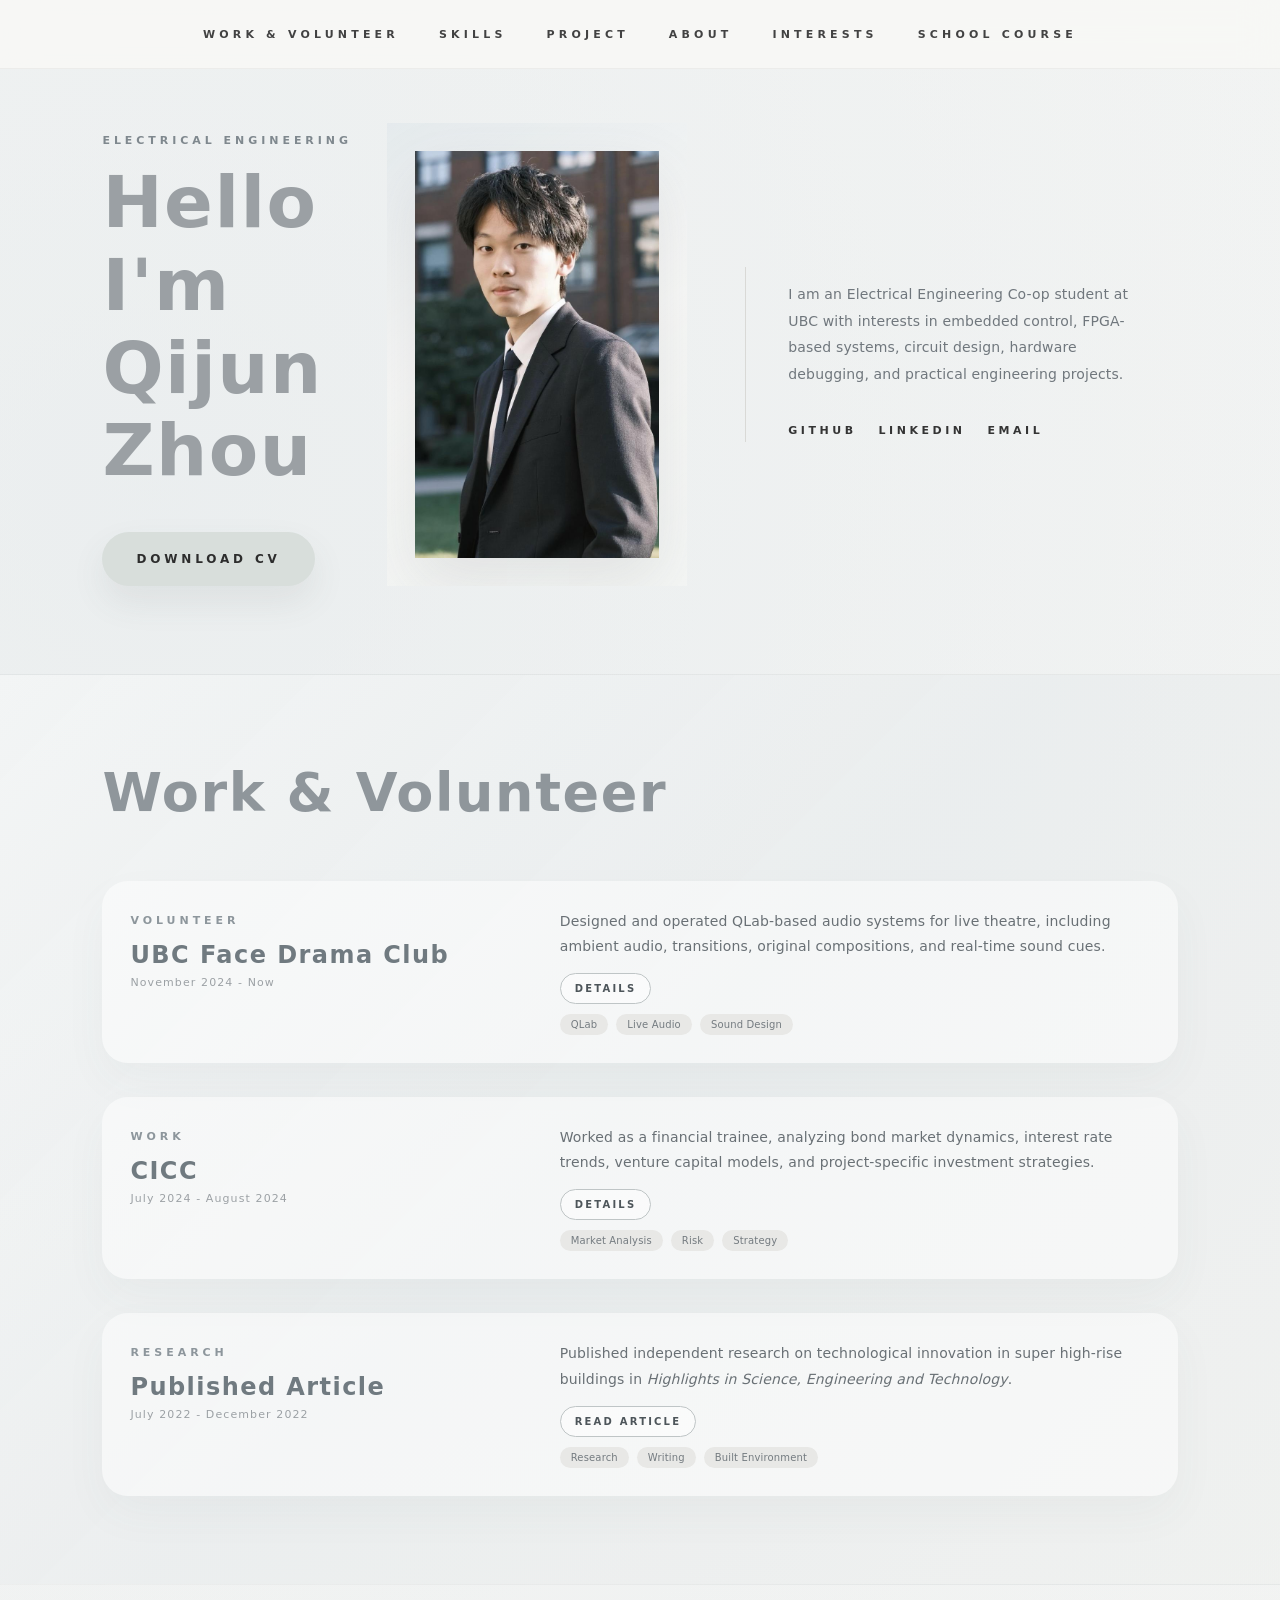
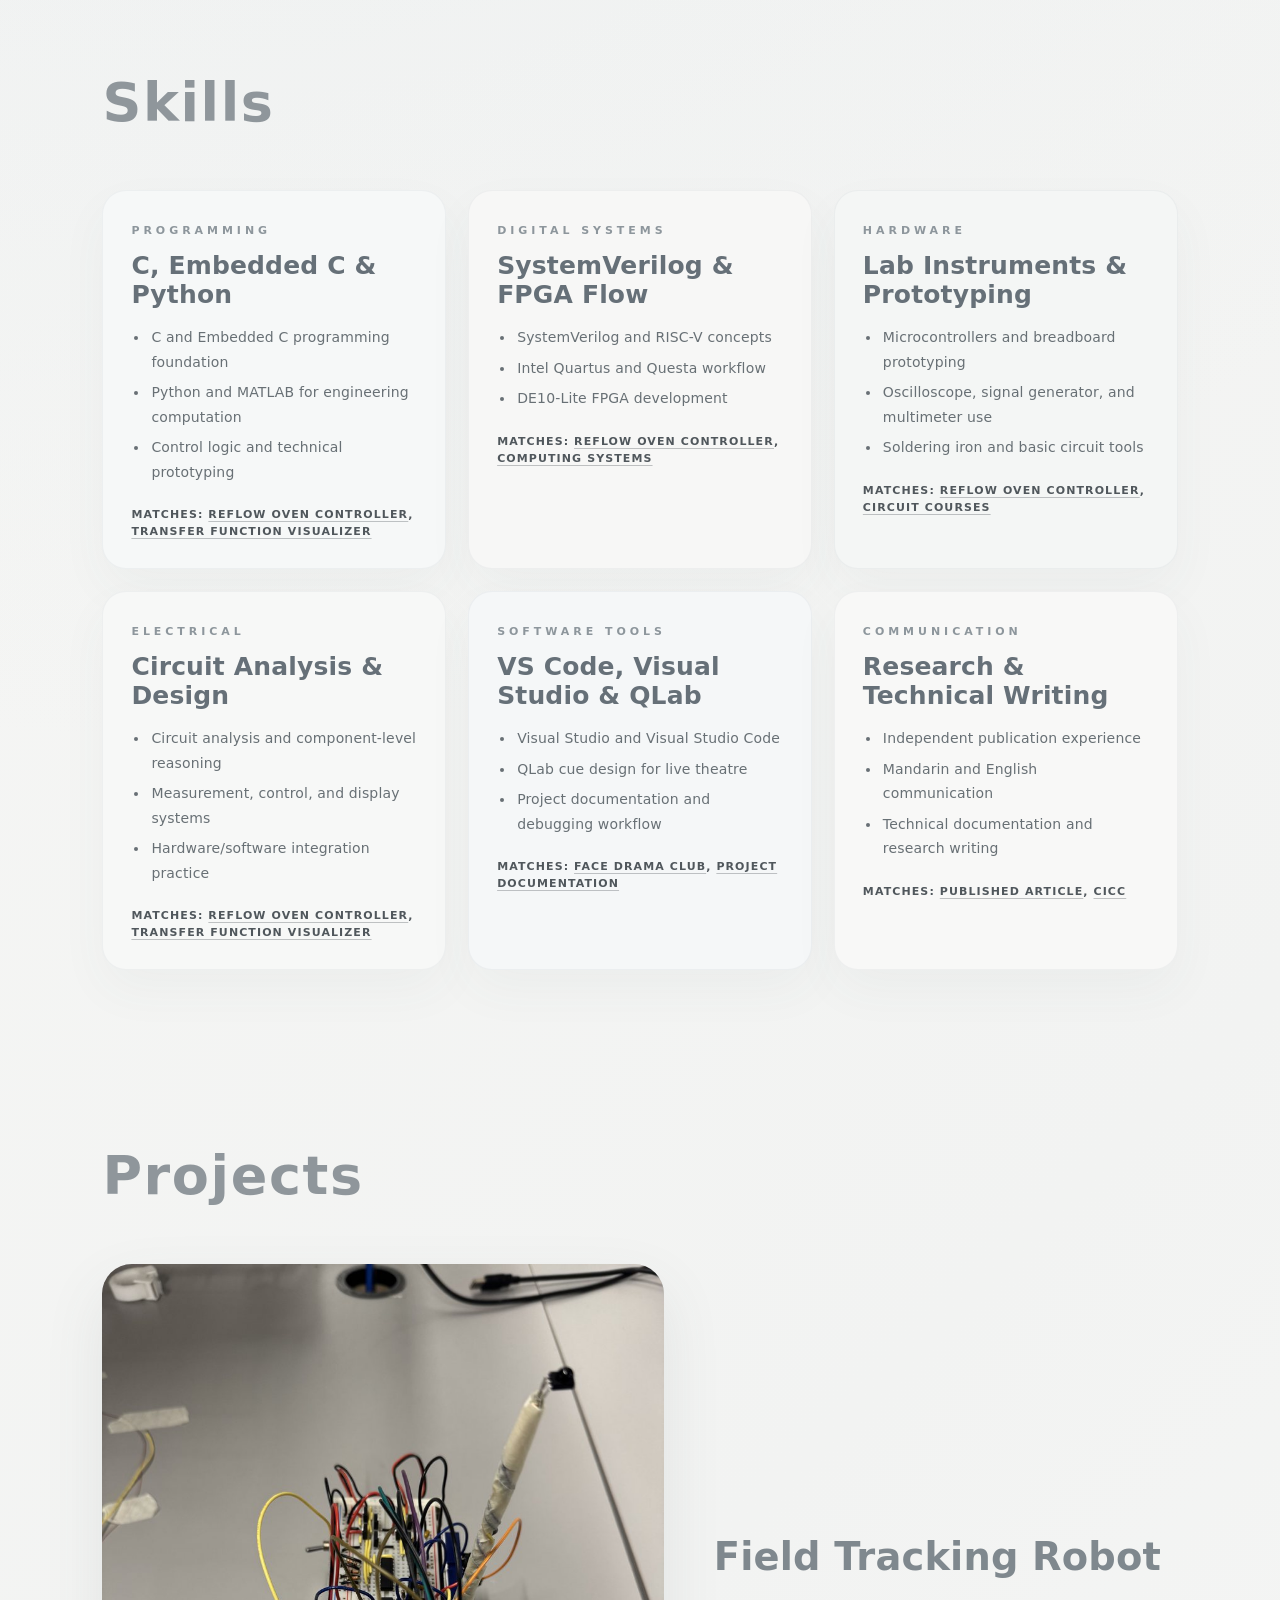
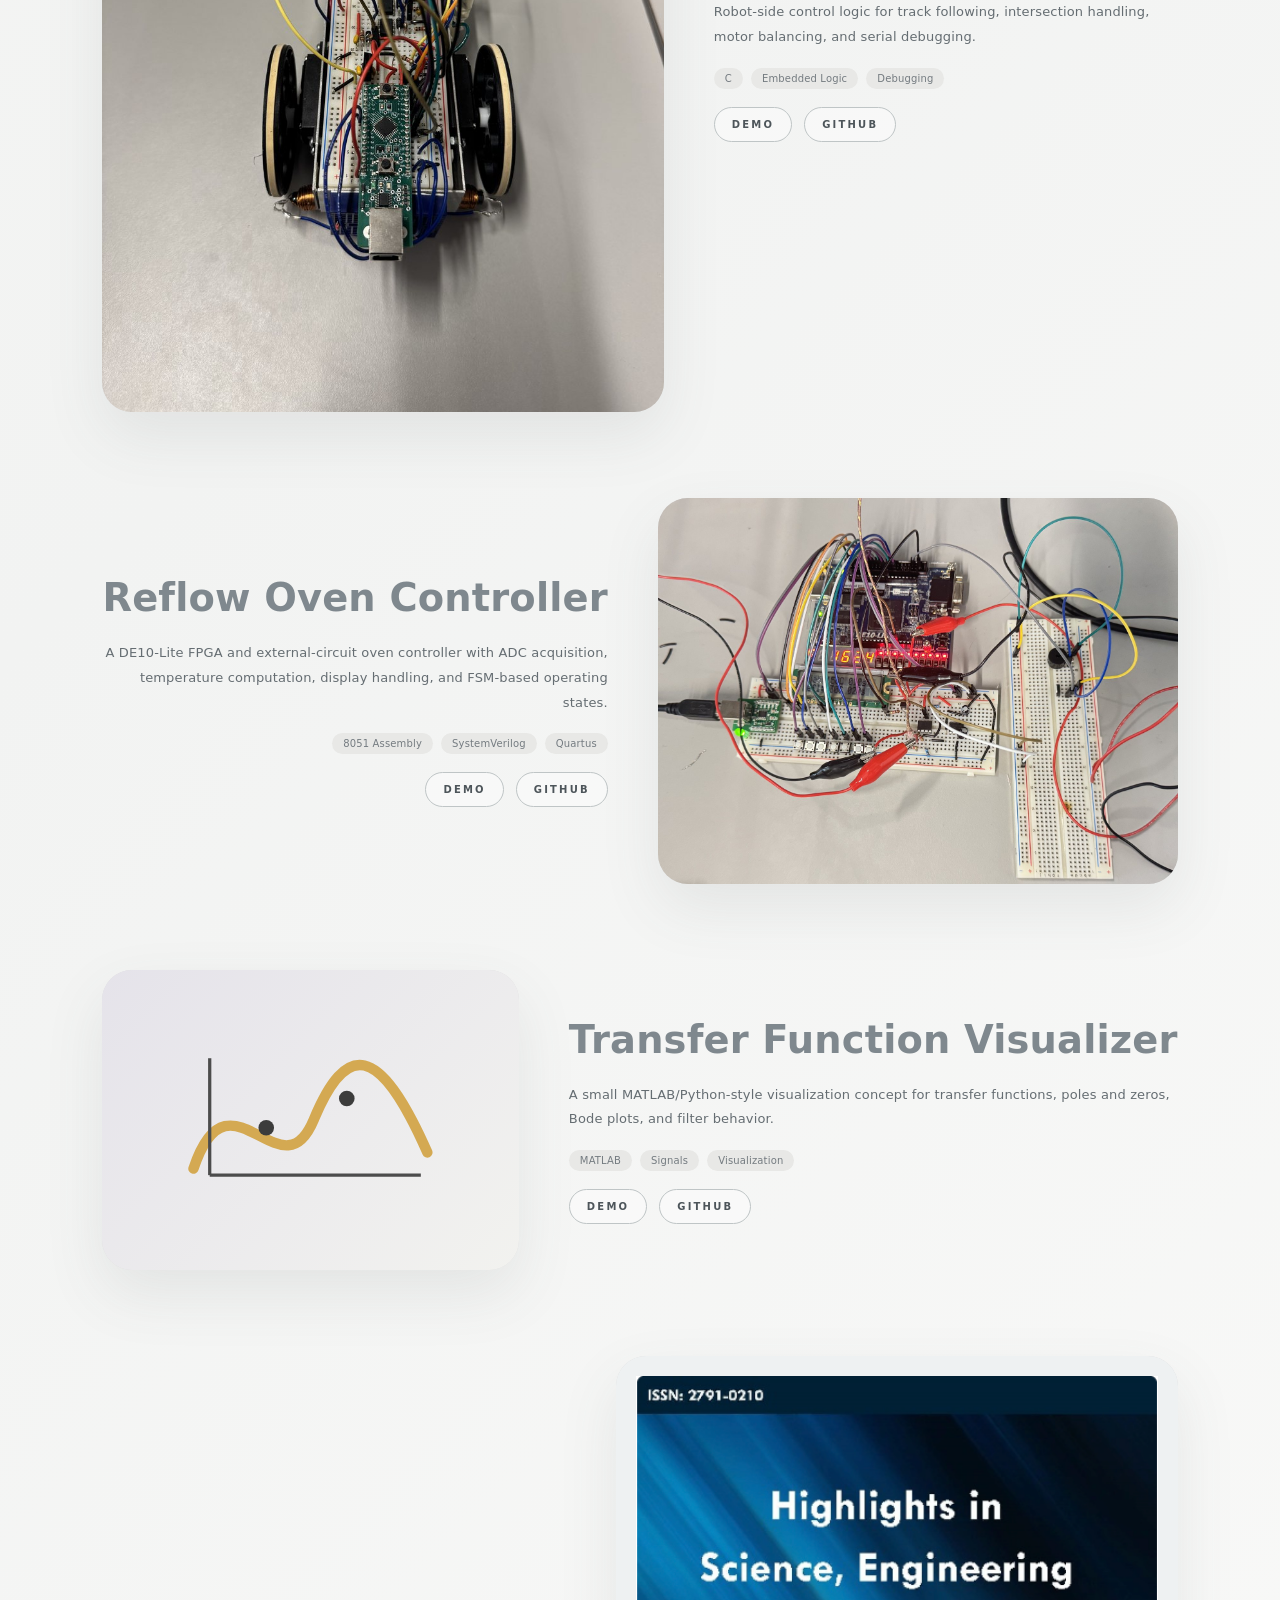
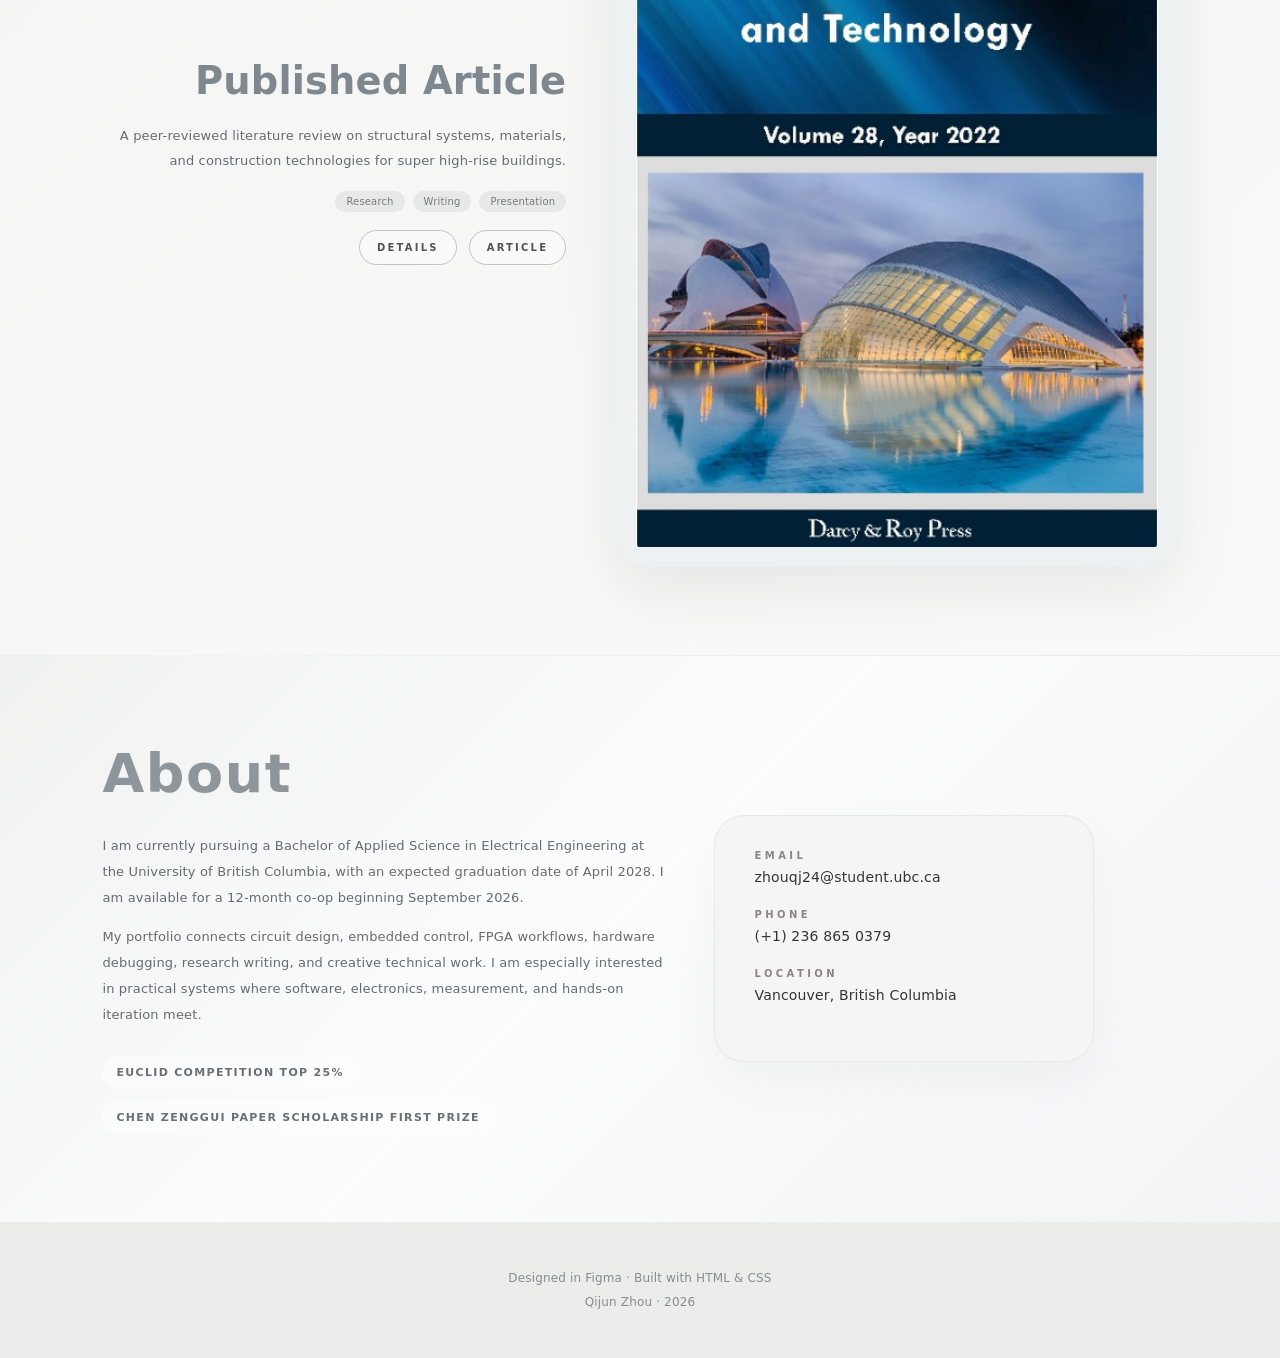
==== index.html @ f2caa7a9 "Refine project links" ====
<!doctype html>
<html lang="en">
<head>
  <meta charset="UTF-8" />
  <meta name="viewport" content="width=device-width, initial-scale=1.0" />
  <title>Qijun Zhou | Portfolio</title>
  <link rel="stylesheet" href="style.css" />
</head>
<body>
  <nav class="nav">
    <div class="nav-inner wrap">
      <a href="#work">Work & Volunteer</a>
      <a href="#skills">Skills</a>
      <a href="#projects">Project</a>
      <a href="#about">About</a>
      <a href="interests.html">Interests</a>
      <a href="courses.html">School Course</a>
    </div>
  </nav>

  <header class="hero wrap">
    <div class="hero-panel">
      <div>
        <p class="eyebrow">Electrical Engineering</p>
        <h1 class="hero-title">Hello<br>I'm Qijun<br>Zhou</h1>
        <a class="btn" href="assets/Qijun-Zhou-CV.pdf">Download CV</a>
      </div>
      <div class="hero-visual">
        <img class="hero-photo" src="assets/images/portrait.jpeg" alt="Portrait of Qijun Zhou" />
      </div>
    </div>
    <div class="hero-copy">
      <p>I am an Electrical Engineering Co-op student at UBC with interests in embedded control, FPGA-based systems, circuit design, hardware debugging, and practical engineering projects.</p>
      <div class="social">
        <a href="https://github.com/zidingyiz" target="_blank" rel="noreferrer">GitHub</a>
        <a href="https://www.linkedin.com/in/qijun-zhou-055467357" target="_blank" rel="noreferrer">LinkedIn</a>
        <a href="mailto:zhouqj24@student.ubc.ca">Email</a>
      </div>
    </div>
  </header>

  <main>
    <section id="work" class="section work-band">
      <div class="wrap">
        <h2 class="section-title">Work & Volunteer</h2>
        <div class="work-list">
          <article class="work-row">
            <div>
              <div class="subsection-label">Volunteer</div>
              <h3 class="work-name"><a href="experience.html#volunteer-facedrama">UBC Face Drama Club</a></h3>
              <div class="date">November 2024 - Now</div>
            </div>
            <div>
              <p class="work-desc">Designed and operated QLab-based audio systems for live theatre, including ambient audio, transitions, original compositions, and real-time sound cues.</p>
              <div class="project-links subtle-links"><a class="mini-btn" href="experience.html#volunteer-facedrama">Details</a></div>
              <div class="tags"><span class="tag">QLab</span><span class="tag">Live Audio</span><span class="tag">Sound Design</span></div>
            </div>
          </article>
          <article class="work-row">
            <div>
              <div class="subsection-label">Work</div>
              <h3 class="work-name"><a href="experience.html#work-cicc">CICC</a></h3>
              <div class="date">July 2024 - August 2024</div>
            </div>
            <div>
              <p class="work-desc">Worked as a financial trainee, analyzing bond market dynamics, interest rate trends, venture capital models, and project-specific investment strategies.</p>
              <div class="project-links subtle-links"><a class="mini-btn" href="experience.html#work-cicc">Details</a></div>
              <div class="tags"><span class="tag">Market Analysis</span><span class="tag">Risk</span><span class="tag">Strategy</span></div>
            </div>
          </article>
          <article class="work-row">
            <div>
              <div class="subsection-label">Research</div>
              <h3 class="work-name"><a href="project/research-paper.html">Published Article</a></h3>
              <div class="date">July 2022 - December 2022</div>
            </div>
            <div>
              <p class="work-desc">Published independent research on technological innovation in super high-rise buildings in <em>Highlights in Science, Engineering and Technology</em>.</p>
              <div class="project-links subtle-links"><a class="mini-btn" href="https://doi.org/10.54097/hset.v28i.4100" target="_blank" rel="noreferrer">Read Article</a></div>
              <div class="tags"><span class="tag">Research</span><span class="tag">Writing</span><span class="tag">Built Environment</span></div>
            </div>
          </article>
        </div>
      </div>
    </section>

    <section id="skills" class="section wrap">
      <h2 class="section-title">Skills</h2>
      <div class="skills-grid">
        <article class="skill-card">
          <div class="subsection-label">Programming</div>
          <h3>C, Embedded C & Python</h3>
          <ul class="skill-list">
            <li>C and Embedded C programming foundation</li>
            <li>Python and MATLAB for engineering computation</li>
            <li>Control logic and technical prototyping</li>
          </ul>
          <div class="skill-match">Matches: <a href="#project-reflow">Reflow Oven Controller</a>, <a href="#project-transfer">Transfer Function Visualizer</a></div>
        </article>
        <article class="skill-card">
          <div class="subsection-label">Digital Systems</div>
          <h3>SystemVerilog & FPGA Flow</h3>
          <ul class="skill-list">
            <li>SystemVerilog and RISC-V concepts</li>
            <li>Intel Quartus and Questa workflow</li>
            <li>DE10-Lite FPGA development</li>
          </ul>
          <div class="skill-match">Matches: <a href="#project-reflow">Reflow Oven Controller</a>, <a href="courses.html">Computing Systems</a></div>
        </article>
        <article class="skill-card">
          <div class="subsection-label">Hardware</div>
          <h3>Lab Instruments & Prototyping</h3>
          <ul class="skill-list">
            <li>Microcontrollers and breadboard prototyping</li>
            <li>Oscilloscope, signal generator, and multimeter use</li>
            <li>Soldering iron and basic circuit tools</li>
          </ul>
          <div class="skill-match">Matches: <a href="#project-reflow">Reflow Oven Controller</a>, <a href="courses.html">Circuit Courses</a></div>
        </article>
        <article class="skill-card">
          <div class="subsection-label">Electrical</div>
          <h3>Circuit Analysis & Design</h3>
          <ul class="skill-list">
            <li>Circuit analysis and component-level reasoning</li>
            <li>Measurement, control, and display systems</li>
            <li>Hardware/software integration practice</li>
          </ul>
          <div class="skill-match">Matches: <a href="#project-reflow">Reflow Oven Controller</a>, <a href="#project-transfer">Transfer Function Visualizer</a></div>
        </article>
        <article class="skill-card">
          <div class="subsection-label">Software Tools</div>
          <h3>VS Code, Visual Studio & QLab</h3>
          <ul class="skill-list">
            <li>Visual Studio and Visual Studio Code</li>
            <li>QLab cue design for live theatre</li>
            <li>Project documentation and debugging workflow</li>
          </ul>
          <div class="skill-match">Matches: <a href="experience.html#volunteer-facedrama">Face Drama Club</a>, <a href="#projects">Project Documentation</a></div>
        </article>
        <article class="skill-card">
          <div class="subsection-label">Communication</div>
          <h3>Research & Technical Writing</h3>
          <ul class="skill-list">
            <li>Independent publication experience</li>
            <li>Mandarin and English communication</li>
            <li>Technical documentation and research writing</li>
          </ul>
          <div class="skill-match">Matches: <a href="project/research-paper.html">Published Article</a>, <a href="experience.html#work-cicc">CICC</a></div>
        </article>
      </div>
    </section>

    <section id="projects" class="section wrap">
      <h2 class="section-title">Projects</h2>
      <div class="projects">
        <article id="project-field" class="project-card">
          <a class="project-media" href="project/field-tracking-robot.html" aria-label="Open Field Tracking Robot project page">
            <img class="project-image project-photo" src="assets/images/field-tracking-robot.jpeg" alt="Field tracking robot prototype" />
          </a>
          <div class="project-info">
            <h3 class="project-title"><a href="project/field-tracking-robot.html">Field Tracking Robot</a></h3>
            <p class="project-desc">Robot-side control logic for track following, intersection handling, motor balancing, and serial debugging.</p>
            <div class="project-skill-tags"><span>C</span><span>Embedded Logic</span><span>Debugging</span></div>
            <div class="project-links"><a class="mini-btn" href="https://youtu.be/Fl7GQ-YdvV0" target="_blank" rel="noreferrer">Demo</a><a class="mini-btn" href="https://github.com/zidingyiz/Field-Tracking-Robot" target="_blank" rel="noreferrer">GitHub</a></div>
          </div>
        </article>

        <article id="project-reflow" class="project-card">
          <a class="project-media" href="project/reflow-oven-controller.html" aria-label="Open Reflow Oven Controller project page">
            <img class="project-image project-photo" src="assets/images/oven-reflow-controller.jpeg" alt="Oven reflow controller prototype" />
          </a>
          <div class="project-info">
            <h3 class="project-title"><a href="project/reflow-oven-controller.html">Reflow Oven Controller</a></h3>
            <p class="project-desc">A DE10-Lite FPGA and external-circuit oven controller with ADC acquisition, temperature computation, display handling, and FSM-based operating states.</p>
            <div class="project-skill-tags"><span>8051 Assembly</span><span>SystemVerilog</span><span>Quartus</span></div>
            <div class="project-links"><a class="mini-btn" href="https://youtu.be/hFFiqIETEzM">Demo</a><a class="mini-btn" href="https://github.com/zidingyiz/Oven-Reflow-Control-System" target="_blank" rel="noreferrer">GitHub</a></div>
          </div>
        </article>

        <article id="project-transfer" class="project-card">
          <a class="project-media" href="project/transfer-function-visualizer.html" aria-label="Open Transfer Function Visualizer project page">
            <div class="art art-lilac">
              <svg viewBox="0 0 500 320" role="img" aria-label="Plot illustration"><path d="M70 235 C125 70 205 280 255 160 S355 40 430 210" fill="none" stroke="#d3a64a" stroke-width="16" stroke-linecap="round"/><path d="M95 245 H420" stroke="#444" stroke-width="5"/><path d="M95 245 V65" stroke="#444" stroke-width="5"/><circle cx="182" cy="172" r="12" fill="#333"/><circle cx="306" cy="127" r="12" fill="#333"/></svg>
            </div>
          </a>
          <div class="project-info">
            <h3 class="project-title"><a href="project/transfer-function-visualizer.html">Transfer Function Visualizer</a></h3>
            <p class="project-desc">A small MATLAB/Python-style visualization concept for transfer functions, poles and zeros, Bode plots, and filter behavior.</p>
            <div class="project-skill-tags"><span>MATLAB</span><span>Signals</span><span>Visualization</span></div>
            <div class="project-links"><a class="mini-btn" href="#">Demo</a><a class="mini-btn" href="https://github.com/zidingyiz/Oven-Reflow-Control-System" target="_blank" rel="noreferrer">GitHub</a></div>
          </div>
        </article>

        <article id="article" class="project-card">
          <a class="project-media" href="project/research-paper.html" aria-label="Open published article project page">
            <img class="project-image" src="assets/images/article.png" alt="Highlights in Science, Engineering and Technology Volume 28 cover" />
          </a>
          <div class="project-info">
            <h3 class="project-title"><a href="project/research-paper.html">Published Article</a></h3>
            <p class="project-desc">A peer-reviewed literature review on structural systems, materials, and construction technologies for super high-rise buildings.</p>
            <div class="project-skill-tags"><span>Research</span><span>Writing</span><span>Presentation</span></div>
            <div class="project-links"><a class="mini-btn" href="project/research-paper.html">Details</a><a class="mini-btn" href="https://doi.org/10.54097/hset.v28i.4100" target="_blank" rel="noreferrer">Article</a></div>
          </div>
        </article>
      </div>
    </section>

    <section id="about" class="section about-band">
      <div class="wrap about-grid">
        <div>
          <h2 class="section-title">About</h2>
          <p>I am currently pursuing a Bachelor of Applied Science in Electrical Engineering at the University of British Columbia, with an expected graduation date of April 2028. I am available for a 12-month co-op beginning September 2026.</p>
          <p>My portfolio connects circuit design, embedded control, FPGA workflows, hardware debugging, research writing, and creative technical work. I am especially interested in practical systems where software, electronics, measurement, and hands-on iteration meet.</p>
          <div class="award-strip">
            <span>Euclid Competition Top 25%</span>
            <span>Chen Zenggui Paper Scholarship First Prize</span>
          </div>
        </div>
        <aside class="contact-card">
          <div class="label">Email</div>
          <a href="mailto:zhouqj24@student.ubc.ca">zhouqj24@student.ubc.ca</a>
          <div class="label">Phone</div>
          <span>(+1) 236 865 0379</span>
          <div class="label">Location</div>
          <span>Vancouver, British Columbia</span>
        </aside>
      </div>
    </section>
  </main>

  <footer class="footer">
    <div>Designed in Figma · Built with HTML & CSS</div>
    <div>Qijun Zhou · 2026</div>
  </footer>
</body>
</html>
---- style.css ----
:root{
  --bg:#f4f4f2;
  --panel:#ececea;
  --text:#333333;
  --muted:#70777d;
  --soft:#d9d9d6;
  --accent:#bfc5c1;
  --blue:#dce8f3;
  --green:#dfeadf;
  --lilac:#e6e0ec;
  --card:#ffffff;
  --max:1080px;
}
*{box-sizing:border-box}
html{scroll-behavior:smooth}
body{
  margin:0;
  background:
    radial-gradient(circle at 12% 8%, rgba(221,228,232,.48), transparent 32%),
    linear-gradient(135deg,#f8f8f6 0%,#f2f3f2 52%,#fbfbfa 100%);
  color:var(--text);
  font-family:Inter,ui-sans-serif,system-ui,-apple-system,BlinkMacSystemFont,"Segoe UI",sans-serif;
  letter-spacing:.01em;
}
.wrap{width:min(var(--max),84vw);margin:0 auto}
.nav{position:sticky;top:0;z-index:10;background:rgba(248,248,246,.84);backdrop-filter:blur(18px);border-bottom:1px solid rgba(0,0,0,.045)}
.nav-inner{min-height:68px;display:flex;align-items:center;justify-content:center;gap:40px}
.nav a{font-size:11px;letter-spacing:.38em;text-transform:uppercase;text-decoration:none;color:#424242;font-weight:800;white-space:nowrap}
.nav a:hover{color:#000}
.hero{min-height:560px;display:grid;grid-template-columns:1.15fr .85fr;align-items:center;gap:58px;padding:54px 0 88px}
.hero-panel{display:grid;grid-template-columns:1fr 300px;gap:34px;align-items:stretch}
.hero-title{font-size:72px;line-height:1.15;margin:14px 0 40px;font-weight:900;color:#9ba0a4;letter-spacing:.02em}
.hero-visual{
  min-height:430px;
  background:
    linear-gradient(145deg,rgba(255,255,255,.1),rgba(255,255,255,.55)),
    linear-gradient(160deg,#e2e8eb 0%,#f3f4f2 48%,#e7ebe8 100%);
  display:flex;
  align-items:center;
  justify-content:center;
  padding:28px;
  overflow:hidden;
}
.hero-photo{width:100%;height:100%;min-height:374px;object-fit:cover;object-position:center top;display:block;box-shadow:0 24px 60px rgba(87,94,101,.12)}
.hero-visual-card{
  width:100%;
  min-height:150px;
  background:rgba(255,255,255,.58);
  border:1px solid rgba(255,255,255,.72);
  padding:26px;
  box-shadow:0 24px 60px rgba(87,94,101,.12);
}
.hero-visual-card span{display:block;font-size:46px;font-weight:950;color:#7d8790;letter-spacing:.08em}
.hero-visual-card strong{display:block;margin-top:10px;font-size:15px;color:#4f565b;letter-spacing:.28em;text-transform:uppercase}
.hero-visual-card small{display:block;margin-top:12px;color:#7a8186;font-size:13px}
.btn{display:inline-flex;align-items:center;justify-content:center;min-height:54px;padding:0 34px;border:0;border-radius:999px;background:#d8dedb;color:#2d2d2d;text-decoration:none;text-transform:uppercase;letter-spacing:.32em;font-size:12px;font-weight:850;box-shadow:0 16px 35px rgba(80,86,90,.09)}
.btn:hover{filter:brightness(.96)}
.hero-copy{max-width:390px;border-left:1px solid var(--soft);padding-left:42px;color:var(--muted);font-size:14px;line-height:1.9}
.social{display:flex;gap:22px;margin-top:34px;flex-wrap:wrap}
.social a{font-size:11px;letter-spacing:.32em;text-decoration:none;text-transform:uppercase;color:#343434;font-weight:850}
.section{padding:88px 0}
section[id]{scroll-margin-top:88px}
.section-title{font-size:54px;line-height:1.1;margin:0 0 58px;font-weight:900;color:#8f969b;letter-spacing:.03em}
.work-band{background:linear-gradient(135deg,rgba(255,255,255,.36),rgba(226,231,233,.34) 48%,rgba(235,237,235,.34));border-top:1px solid rgba(0,0,0,.035);border-bottom:1px solid rgba(0,0,0,.035)}
.work-list{display:grid;gap:34px}
.work-row{display:grid;grid-template-columns:38% 1fr;gap:42px;align-items:start;padding:28px;border-radius:26px;background:rgba(255,255,255,.46);box-shadow:0 18px 45px rgba(80,86,90,.045)}
.work-name{font-size:24px;margin:0;color:#707a80;letter-spacing:.06em}
.work-name a{color:inherit;text-decoration:none}
.work-name a:hover{color:#4f575c}
.date{font-size:11px;letter-spacing:.1em;color:#9ca1a5;margin-top:7px}
.work-desc{font-size:14px;line-height:1.8;color:#697075;margin:0}
.tags,.project-skill-tags{display:flex;gap:8px;flex-wrap:wrap;margin-top:10px}
.tag,.project-skill-tags span{font-size:10px;border-radius:999px;background:#e8e8e6;color:#747b80;padding:5px 11px}
.skills-grid{display:grid;grid-template-columns:repeat(3,1fr);gap:22px}
.skill-card{min-height:250px;padding:28px;border-radius:24px;background:#f6f8f8;border:1px solid rgba(119,130,137,.08);box-shadow:0 20px 50px rgba(80,86,90,.045)}
.skill-card:nth-child(2){background:#f7f7f6}
.skill-card:nth-child(3){background:#f4f6f5}
.skill-card:nth-child(4){background:#f7f8f7}
.skill-card:nth-child(5){background:#f5f7f8}
.skill-card:nth-child(6){background:#f8f8f7}
.skill-card h3{margin:0 0 16px;color:#667078;font-size:25px}
.skill-card p{margin:0;color:#687075;font-size:14px;line-height:1.85}
.skill-list{margin:0;padding-left:18px;color:#687075;font-size:14px;line-height:1.75}
.skill-list li{padding-left:2px;margin:6px 0}
.skill-match{margin-top:22px;color:#50575c;font-size:11px;letter-spacing:.1em;line-height:1.55;text-transform:uppercase;font-weight:850}
.skill-match a{color:#50575c;text-decoration:underline;text-decoration-thickness:1px;text-underline-offset:3px;text-decoration-color:rgba(80,87,92,.34)}
.skill-match a:hover{color:#1f2528;text-decoration-color:#1f2528}
.projects{display:grid;gap:86px}
.project-card{display:grid;grid-template-columns:1.15fr .95fr;gap:50px;align-items:center}
.project-card:nth-child(even){grid-template-columns:.95fr 1.15fr}
.project-card:nth-child(even) .project-media{order:2}
.project-card:nth-child(even) .project-info{text-align:right}
.project-card:nth-child(even) .project-links,.project-card:nth-child(even) .project-skill-tags{justify-content:flex-end}
.project-media{display:block;min-height:300px;border-radius:30px;overflow:hidden;text-decoration:none;background:#ddd;box-shadow:0 24px 60px rgba(80,86,90,.1)}
.project-image{width:100%;height:100%;min-height:300px;display:block;object-fit:contain;background:#eef1f2;padding:20px}
.project-photo{object-fit:cover;padding:0}
.art{height:100%;min-height:300px;display:flex;align-items:center;justify-content:center;position:relative}
.art svg{width:78%;height:auto;opacity:.95}
.art-blue{background:linear-gradient(135deg,#dde6ee,#f1f4f5)}
.art-pink{background:linear-gradient(135deg,#e8e3e2,#f5f5f3)}
.art-lilac{background:linear-gradient(135deg,#e5e3ea,#f2f2ef)}
.art-gold{background:linear-gradient(135deg,#e4e3dc,#edf0ec)}
.project-title{font-size:clamp(30px,3vw,40px);line-height:1.2;margin:0 0 20px}
.project-title a{text-decoration:none;color:#7f888e;white-space:nowrap}
.project-title a:hover{color:#5f656a}
.project-desc{font-size:13px;line-height:1.9;color:#656d72;margin:0 0 18px}
.project-links{display:flex;gap:12px;flex-wrap:wrap;margin-top:18px}
.mini-btn{border:1px solid #bfc5c6;border-radius:999px;color:#4d555a;text-decoration:none;text-transform:uppercase;letter-spacing:.22em;font-size:10px;font-weight:850;padding:11px 17px;background:rgba(255,255,255,.35)}
.mini-btn:hover{background:#fff}
.about-band{background:linear-gradient(135deg,rgba(235,237,236,.62),rgba(255,255,255,.62) 45%,rgba(226,231,233,.32));border-top:1px solid rgba(0,0,0,.035)}
.about-grid{display:grid;grid-template-columns:1.1fr .9fr;gap:44px;align-items:center}
.about-grid .section-title{margin-bottom:30px}
.about-grid p,.about p{font-size:13px;line-height:2;color:#646d72}
.award-strip{display:flex;gap:12px;flex-wrap:wrap;margin-top:28px}
.award-strip span{border-radius:999px;background:rgba(255,255,255,.55);padding:10px 14px;color:#697075;font-size:11px;font-weight:800;letter-spacing:.12em;text-transform:uppercase}
.contact-card{background:#f4f5f4;border:1px solid rgba(119,130,137,.1);border-radius:30px;padding:34px 40px;width:min(380px,100%);box-shadow:0 20px 50px rgba(0,0,0,.04)}
.contact-card .label{font-size:10px;text-transform:uppercase;letter-spacing:.34em;color:#8b8588;font-weight:850}
.contact-card a,.contact-card span{display:block;color:#353535;text-decoration:none;font-size:14px;margin:8px 0 24px}
.footer{background:#ececea;text-align:center;padding:44px 0;color:#858d93;font-size:12px;line-height:2}
.page-hero{padding:96px 0 50px}
.eyebrow{font-size:11px;letter-spacing:.36em;text-transform:uppercase;color:#7f888e;font-weight:850}
.page-title{font-size:66px;line-height:1.1;color:#8f969b;margin:20px 0 18px}
.lead{font-size:16px;line-height:1.9;color:#667078;max-width:740px}
.content-grid{display:grid;grid-template-columns:1fr 1fr;gap:36px;margin:50px 0 90px}
.detail-card{background:#fff;padding:34px;border-radius:24px;box-shadow:0 18px 40px rgba(0,0,0,.035)}
.detail-card h2{margin:0 0 18px;color:#858b8f;font-size:28px}
.detail-card p,.detail-card li{font-size:14px;line-height:1.9;color:#687075}
.detail-card ul{padding-left:20px;margin:0}
.wide{grid-column:1/-1}
.course-hero{
  position:relative;
  overflow:hidden;
  padding:96px 0 76px;
  background:
    linear-gradient(90deg,rgba(246,247,246,.96),rgba(246,247,246,.86) 48%,rgba(246,247,246,.46)),
    url("assets/images/ubc-campus.jpeg") center/cover;
}
.course-hero::after{
  content:"";
  position:absolute;
  inset:auto -80px -140px auto;
  width:420px;
  height:420px;
  border-radius:50%;
  background:rgba(255,255,255,.22);
}
.course-hero-inner{position:relative;z-index:1;display:grid;grid-template-columns:1fr 170px;gap:40px;align-items:start}
.ubc-mark{justify-self:end;width:140px;height:172px;border:1px solid rgba(255,255,255,.7);background:rgba(255,255,255,.44);backdrop-filter:blur(10px);border-radius:22px;padding:18px;display:flex;align-items:center;justify-content:center;box-shadow:0 22px 60px rgba(0,33,69,.12)}
.ubc-mark img{max-width:100%;max-height:100%;display:block;filter:grayscale(.08)}
.course-content{padding:60px 0 90px}
.course-tools{display:flex;gap:14px;flex-wrap:wrap;margin:26px 0 0}
.course-filter{border:1px solid rgba(130,139,145,.32);border-radius:999px;background:rgba(255,255,255,.78);padding:14px 18px;color:#596167;font-size:13px;min-width:300px;outline:none}
.course-filter:focus{border-color:#8ea5ba;box-shadow:0 0 0 4px rgba(142,165,186,.14)}
.year-block{margin-bottom:44px}
.year-title{font-size:28px;color:#707a80;margin:0 0 18px}
.course-item{border:1px solid rgba(119,130,137,.08);border-radius:24px;margin:14px 0;overflow:hidden;background:#f7f8f7;box-shadow:0 18px 42px rgba(80,86,90,.045)}
.course-toggle{width:100%;text-align:left;background:transparent;border:0;padding:22px 24px;display:flex;justify-content:space-between;gap:18px;cursor:pointer;color:#505960}
.course-code{font-size:18px;font-weight:900;letter-spacing:.06em}
.course-name{font-size:14px;color:#657078;margin-top:4px}
.course-grade{font-size:14px;color:#566169;white-space:nowrap;font-weight:800}
.course-body{display:none;padding:0 24px 24px;color:#5f686e;font-size:14px;line-height:1.9}
.course-item.open .course-body{display:block}
.back-link{display:inline-block;margin:40px 0;text-decoration:none;color:#565c61;text-transform:uppercase;letter-spacing:.22em;font-size:11px;font-weight:850}
.subsection-label{display:inline-block;margin:0 0 14px;color:#8d969c;font-size:11px;letter-spacing:.36em;text-transform:uppercase;font-weight:900}
.subtle-links{margin:14px 0 8px}
.subtle-links .mini-btn{padding:9px 14px;background:rgba(255,255,255,.42)}
.large-date{margin:0 0 22px;font-size:12px;letter-spacing:.14em}
.anchor-card{scroll-margin-top:92px}
.experience-grid,.interests-grid{margin-top:10px}
.interest-card h2{margin-bottom:14px}
.music-upload-zone{margin-top:28px;background:#f6f6f4;border:1px dashed #cfd1d1;border-radius:22px;padding:26px}
.music-upload-zone h3{margin:0 0 10px;color:#858b8f;font-size:22px}
.music-upload-zone code{background:#e9e9e6;padding:2px 6px;border-radius:6px}
.audio-list{display:grid;gap:18px;margin-top:22px}
.audio-item{display:grid;grid-template-columns:minmax(220px,300px) 1fr;gap:18px;align-items:center;color:#687075;font-size:13px}
.audio-item strong{display:block;color:#596167;font-size:15px;margin-bottom:6px}
.audio-item span{display:block;line-height:1.65}
.audio-item audio{width:100%}
.feature-audio{display:grid;grid-template-columns:minmax(220px,1fr) 1.2fr;gap:18px;align-items:center;margin:24px 0 6px;padding:20px;border-radius:20px;background:#f4f6f6;border:1px solid rgba(119,130,137,.08)}
.feature-audio strong{display:block;color:#596167;font-size:15px;margin-bottom:6px}
.feature-audio span{display:block;color:#687075;font-size:13px;line-height:1.65}
.feature-audio audio{width:100%}
.interest-image{width:100%;display:block;margin-top:28px;border-radius:22px;box-shadow:0 18px 42px rgba(80,86,90,.08)}
.placeholder-strip{margin-top:28px;min-height:180px;display:flex;align-items:center;justify-content:center;background:#eef1f1;border-radius:22px;color:#7f888e;letter-spacing:.12em;text-transform:uppercase;font-size:12px;text-align:center;padding:20px}
@media(max-width:980px){
  .nav-inner{gap:22px;overflow-x:auto;justify-content:flex-start;padding:0 18px}
  .hero,.hero-panel,.project-card,.project-card:nth-child(even),.about-grid,.content-grid,.skills-grid,.course-hero-inner{grid-template-columns:1fr}
  .hero-title{font-size:52px}
  .hero-copy{border-left:0;padding-left:0}
  .hero-visual{min-height:260px}
  .section-title,.page-title{font-size:42px}
  .work-row{grid-template-columns:1fr}
  .project-card:nth-child(even) .project-media{order:0}
  .project-card:nth-child(even) .project-info{text-align:left}
  .project-card:nth-child(even) .project-links,.project-card:nth-child(even) .project-skill-tags{justify-content:flex-start}
  .project-title a{white-space:normal}
  .course-grade{white-space:normal;text-align:right}
  .ubc-mark{justify-self:start}
  .audio-item,.feature-audio{grid-template-columns:1fr}
}
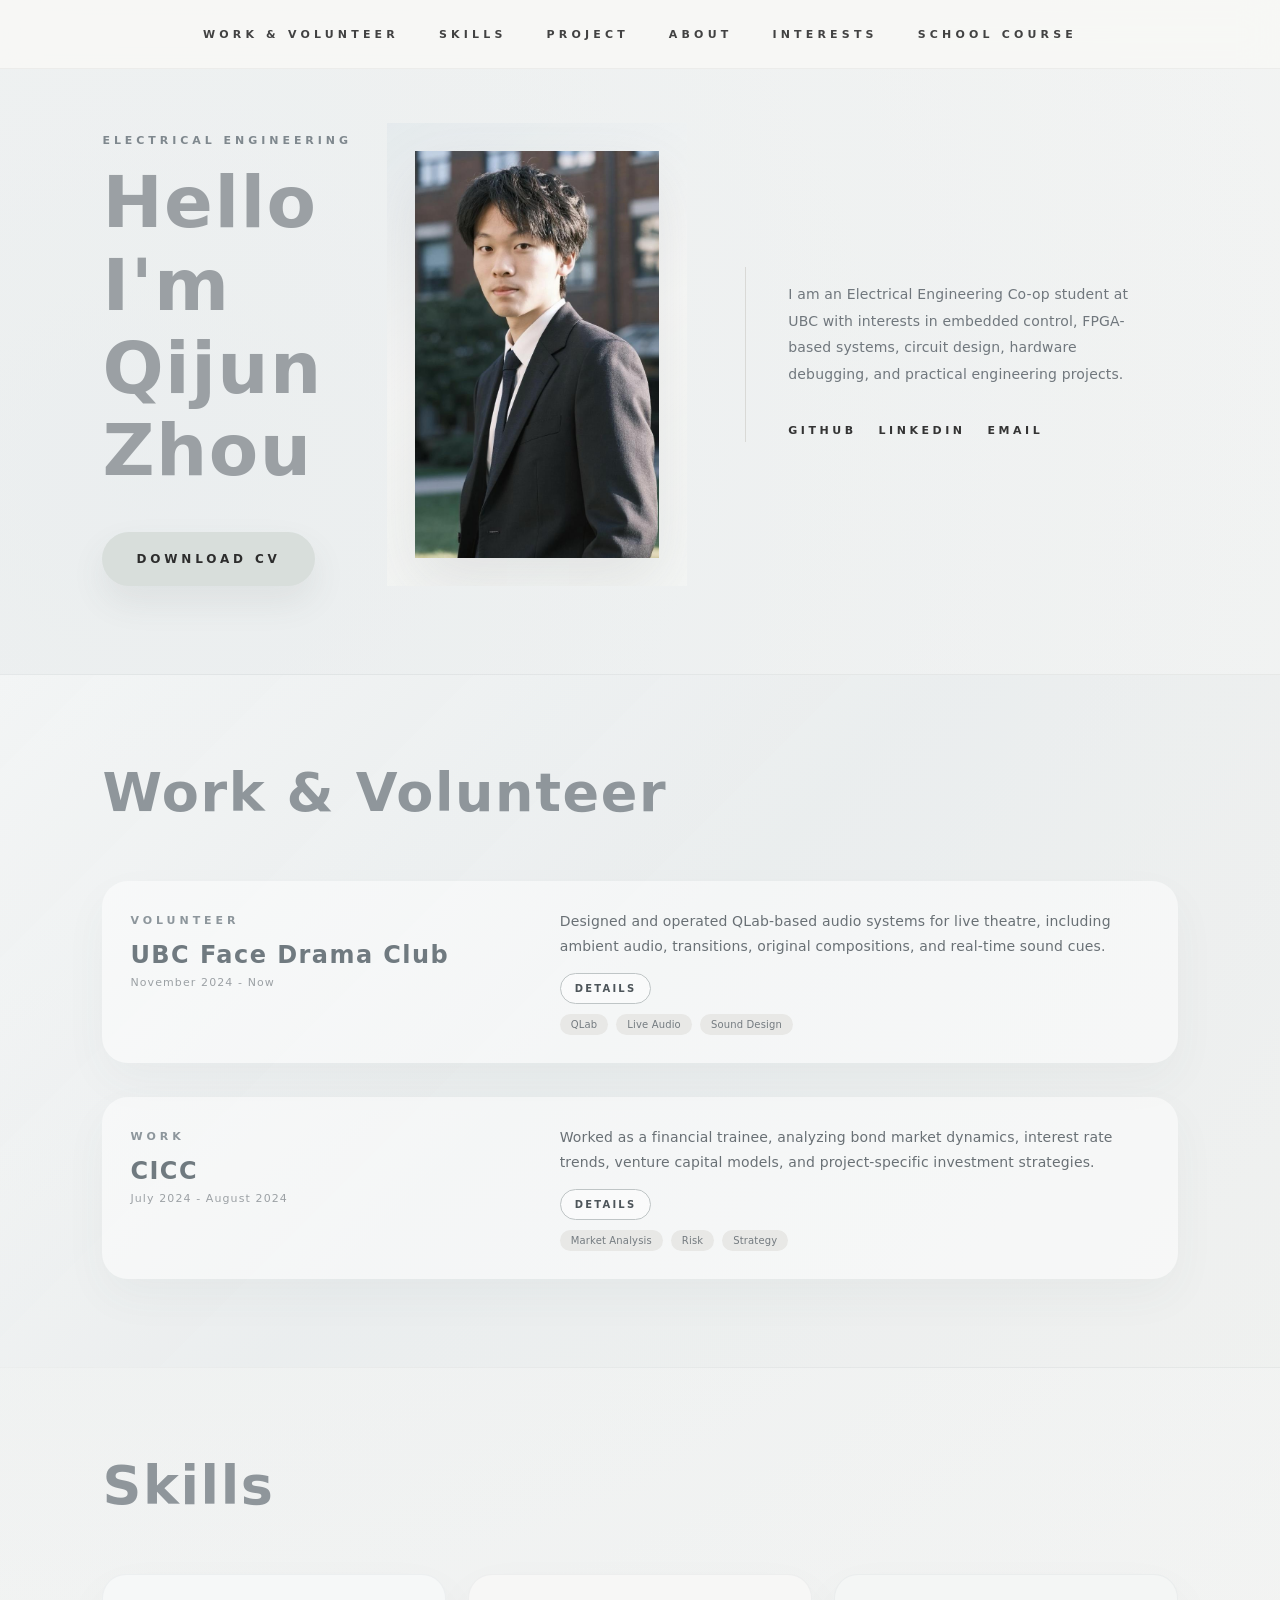
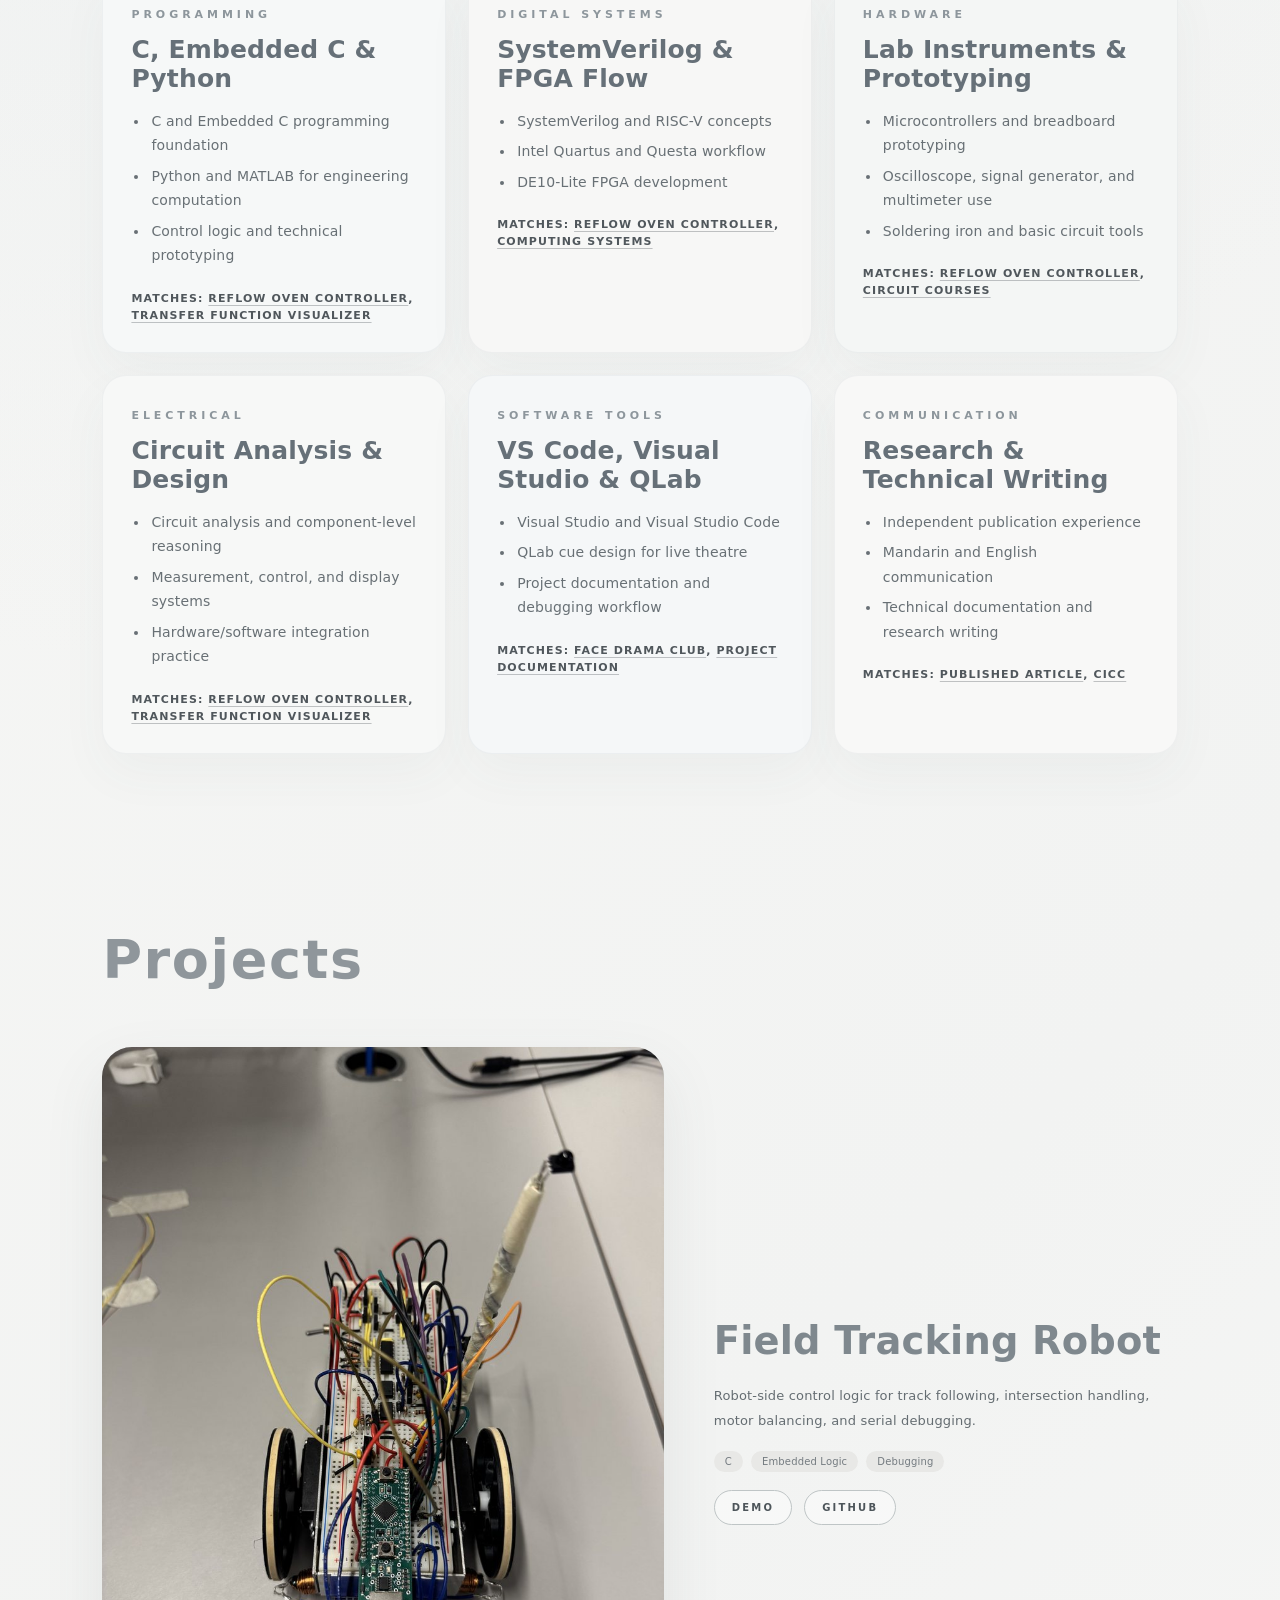
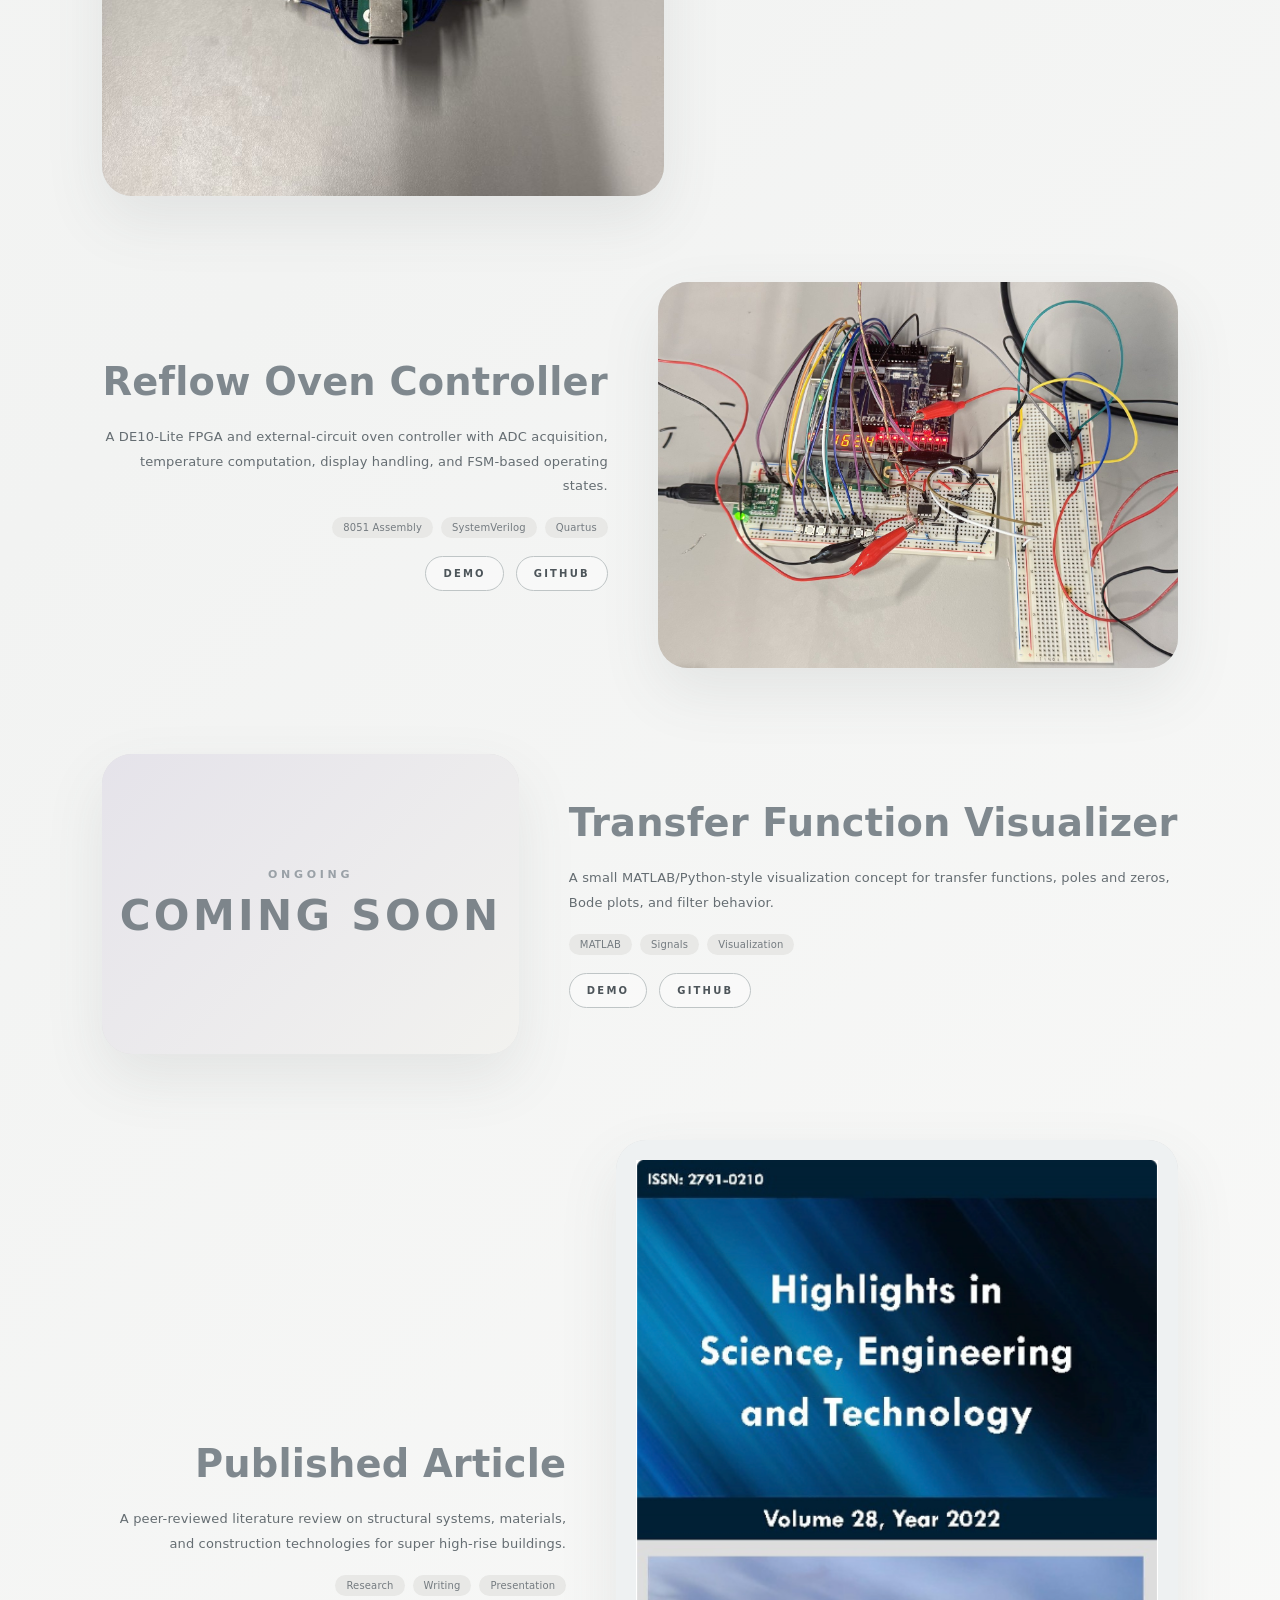
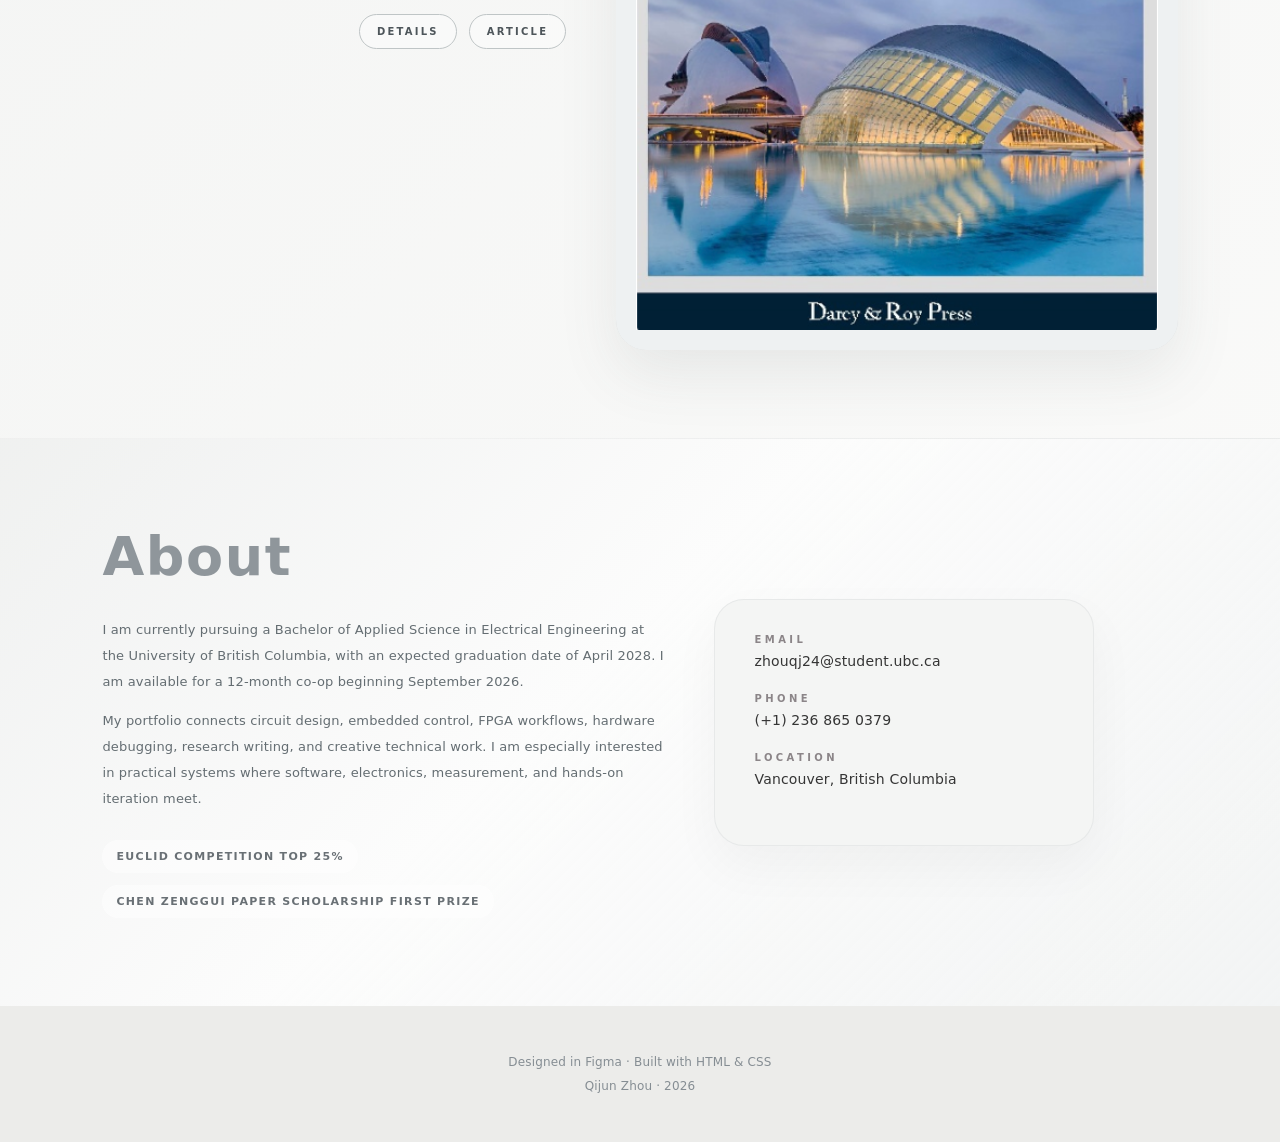
==== commit 1b3fb5f2: "Adjust project presentation for deployment" ====
--- a/index.html
+++ b/index.html
@@ -68,18 +68,6 @@
               <div class="tags"><span class="tag">Market Analysis</span><span class="tag">Risk</span><span class="tag">Strategy</span></div>
             </div>
           </article>
-          <article class="work-row">
-            <div>
-              <div class="subsection-label">Research</div>
-              <h3 class="work-name"><a href="project/research-paper.html">Published Article</a></h3>
-              <div class="date">July 2022 - December 2022</div>
-            </div>
-            <div>
-              <p class="work-desc">Published independent research on technological innovation in super high-rise buildings in <em>Highlights in Science, Engineering and Technology</em>.</p>
-              <div class="project-links subtle-links"><a class="mini-btn" href="https://doi.org/10.54097/hset.v28i.4100" target="_blank" rel="noreferrer">Read Article</a></div>
-              <div class="tags"><span class="tag">Research</span><span class="tag">Writing</span><span class="tag">Built Environment</span></div>
-            </div>
-          </article>
         </div>
       </div>
     </section>
@@ -179,8 +167,9 @@
 
         <article id="project-transfer" class="project-card">
           <a class="project-media" href="project/transfer-function-visualizer.html" aria-label="Open Transfer Function Visualizer project page">
-            <div class="art art-lilac">
-              <svg viewBox="0 0 500 320" role="img" aria-label="Plot illustration"><path d="M70 235 C125 70 205 280 255 160 S355 40 430 210" fill="none" stroke="#d3a64a" stroke-width="16" stroke-linecap="round"/><path d="M95 245 H420" stroke="#444" stroke-width="5"/><path d="M95 245 V65" stroke="#444" stroke-width="5"/><circle cx="182" cy="172" r="12" fill="#333"/><circle cx="306" cy="127" r="12" fill="#333"/></svg>
+            <div class="art art-lilac coming-soon">
+              <span>Ongoing</span>
+              <strong>Coming Soon</strong>
             </div>
           </a>
           <div class="project-info">
--- a/style.css
+++ b/style.css
@@ -100,6 +100,9 @@
 .art-pink{background:linear-gradient(135deg,#e8e3e2,#f5f5f3)}
 .art-lilac{background:linear-gradient(135deg,#e5e3ea,#f2f2ef)}
 .art-gold{background:linear-gradient(135deg,#e4e3dc,#edf0ec)}
+.coming-soon{flex-direction:column;text-align:center;color:#737b82;gap:12px}
+.coming-soon span{font-size:11px;letter-spacing:.34em;text-transform:uppercase;font-weight:900;color:#9aa1a7}
+.coming-soon strong{font-size:42px;line-height:1.1;letter-spacing:.08em;text-transform:uppercase;color:#7d858b}
 .project-title{font-size:clamp(30px,3vw,40px);line-height:1.2;margin:0 0 20px}
 .project-title a{text-decoration:none;color:#7f888e;white-space:nowrap}
 .project-title a:hover{color:#5f656a}
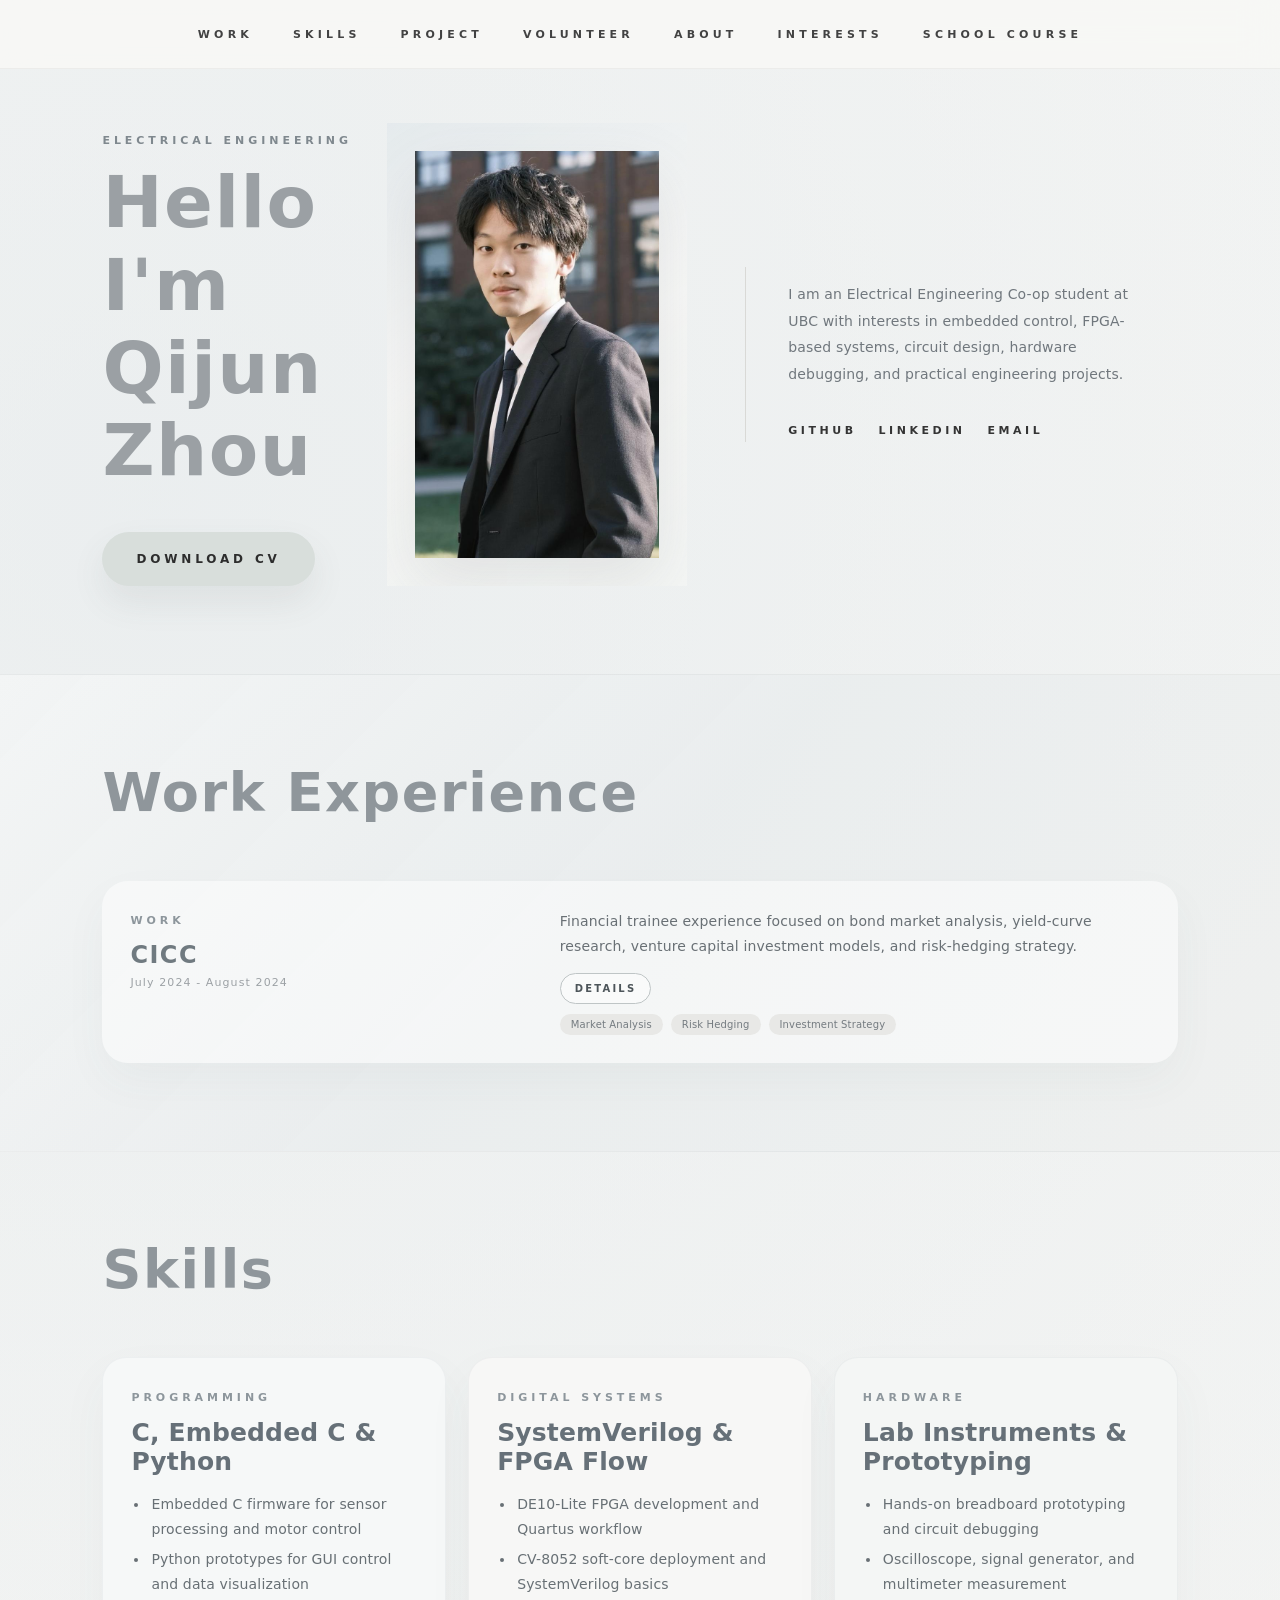
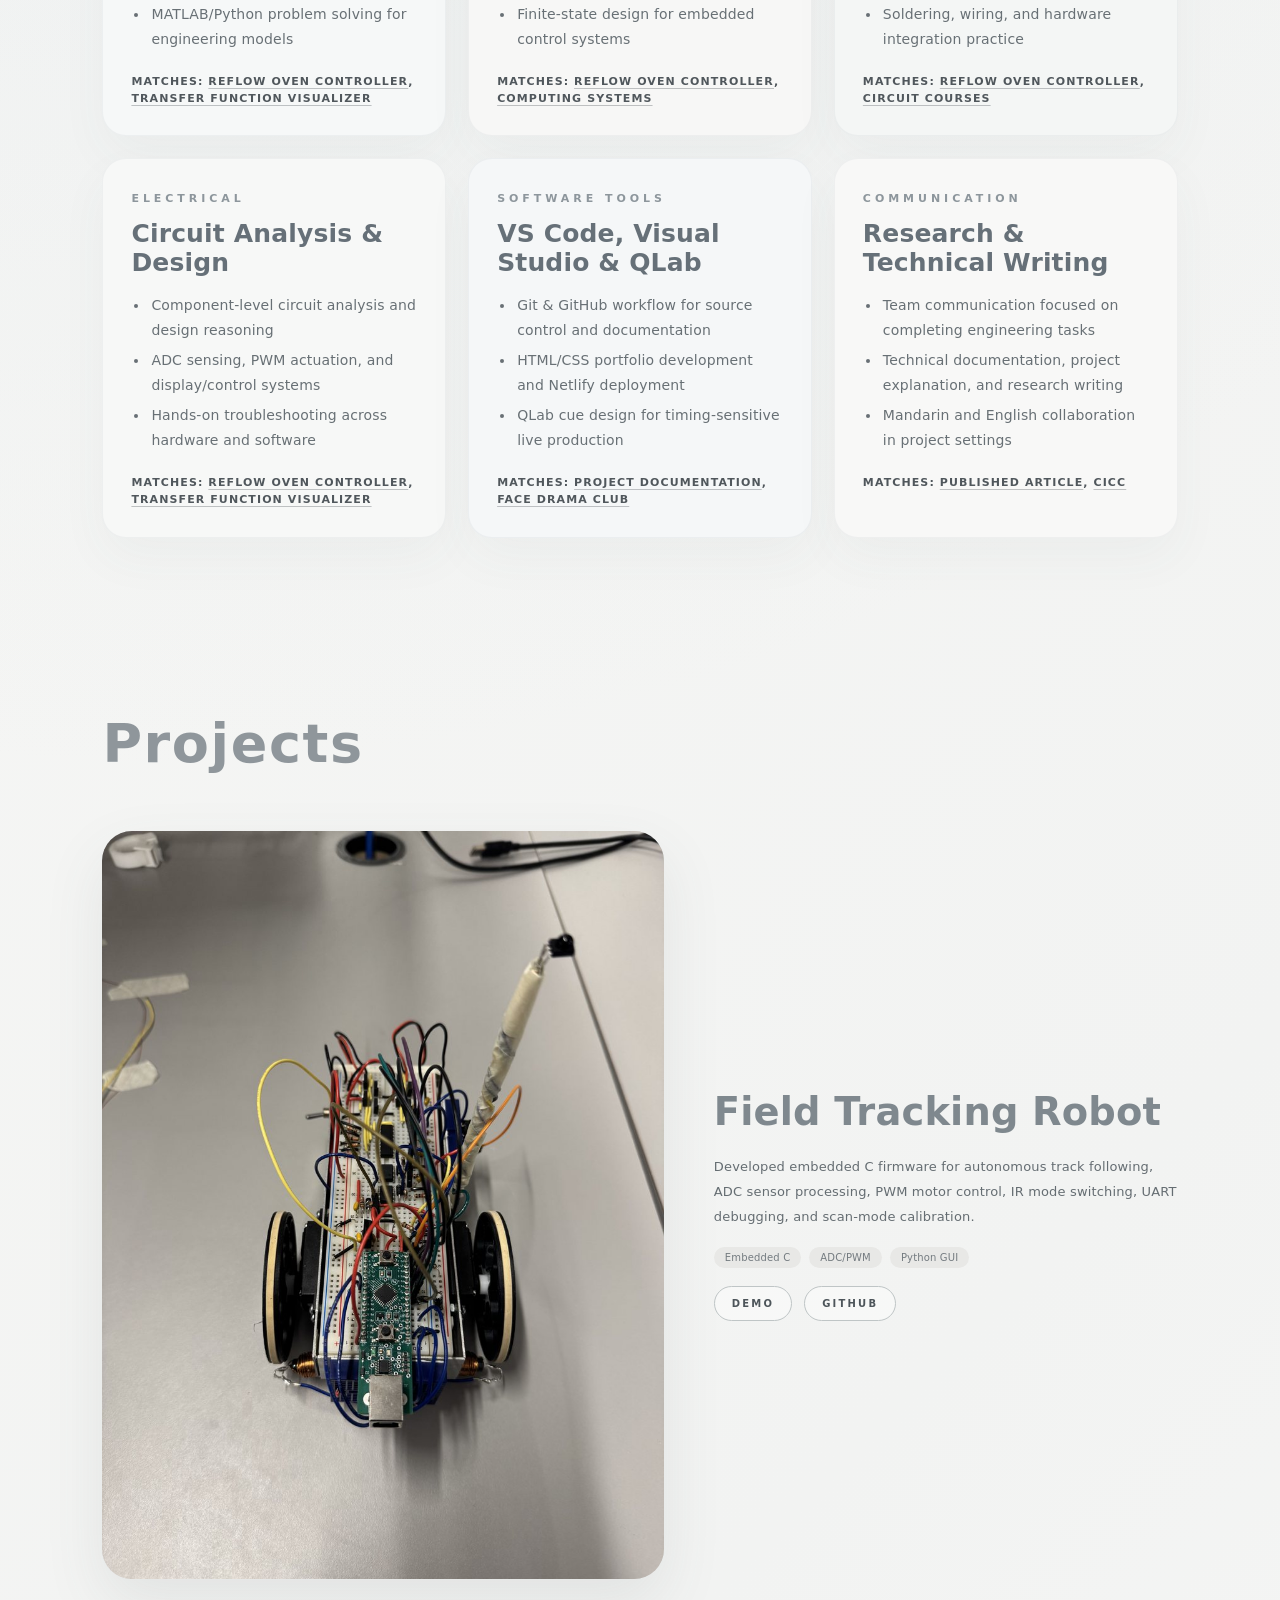
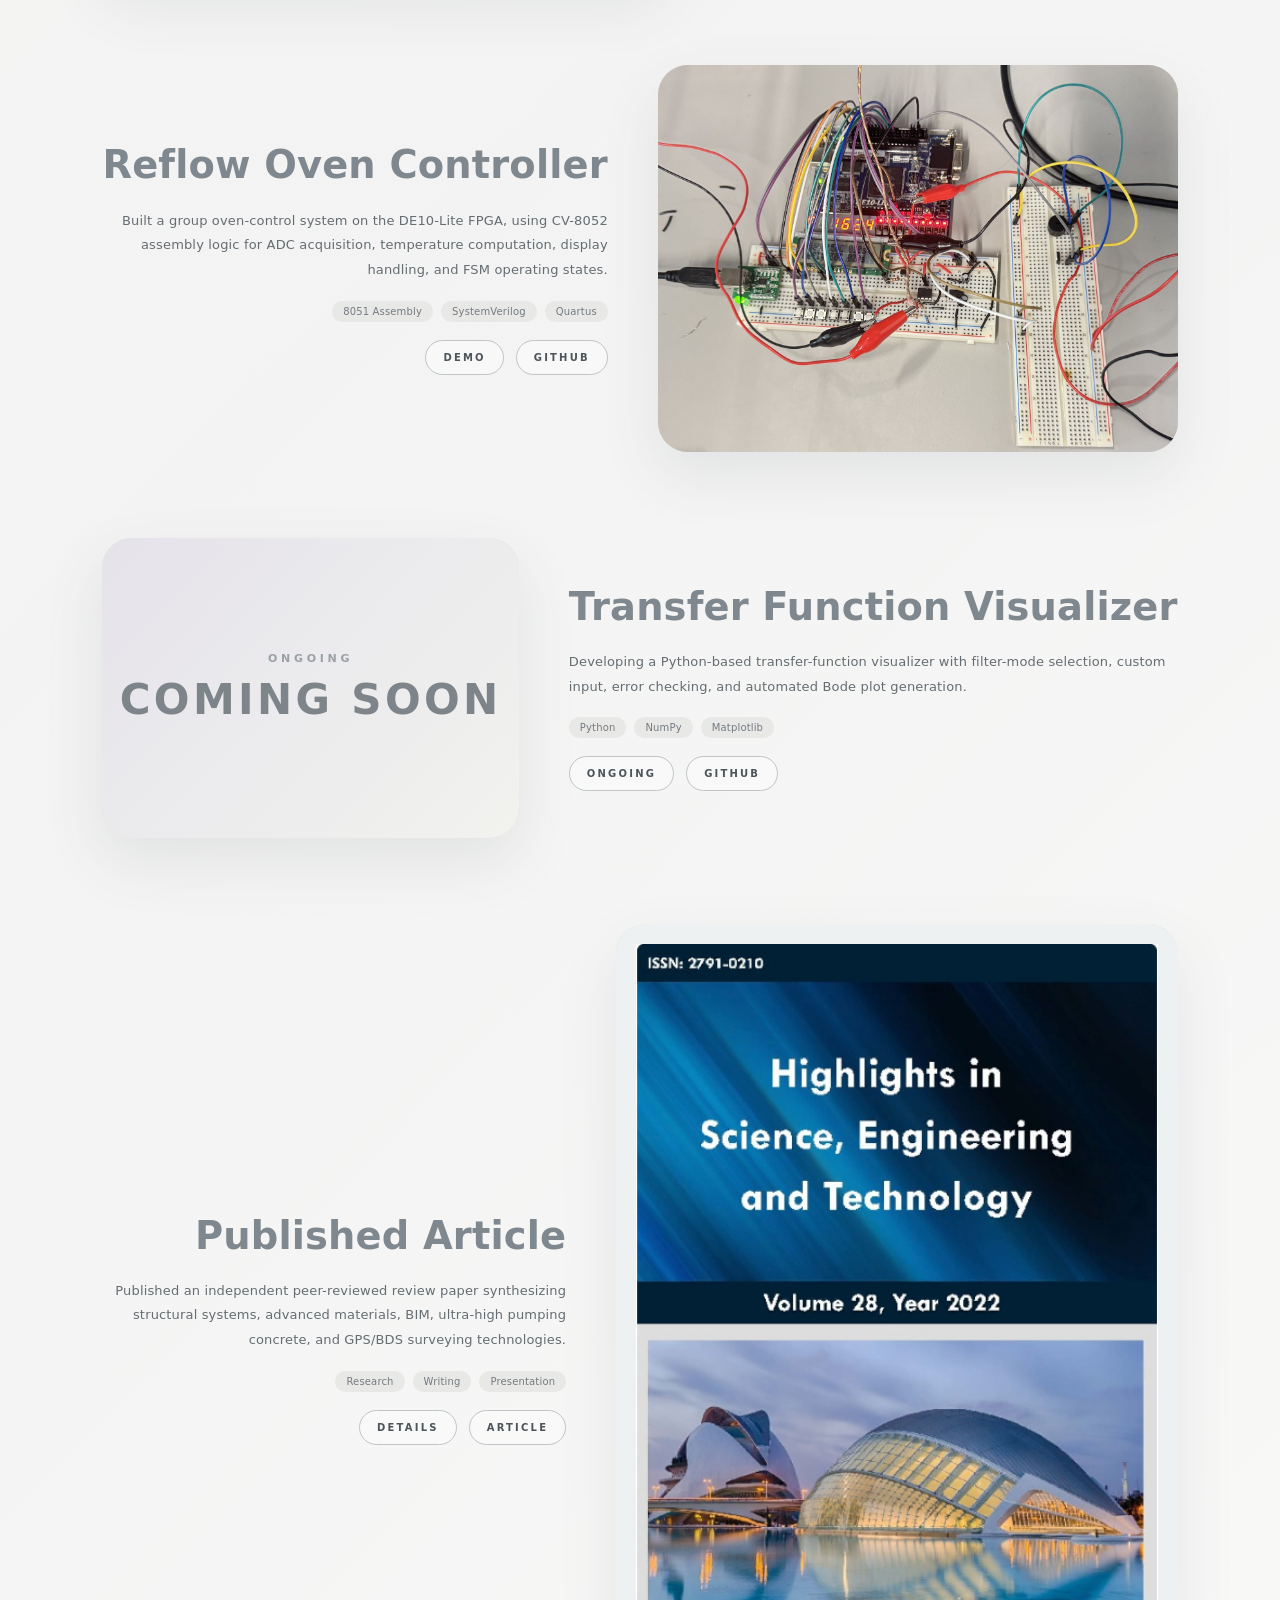
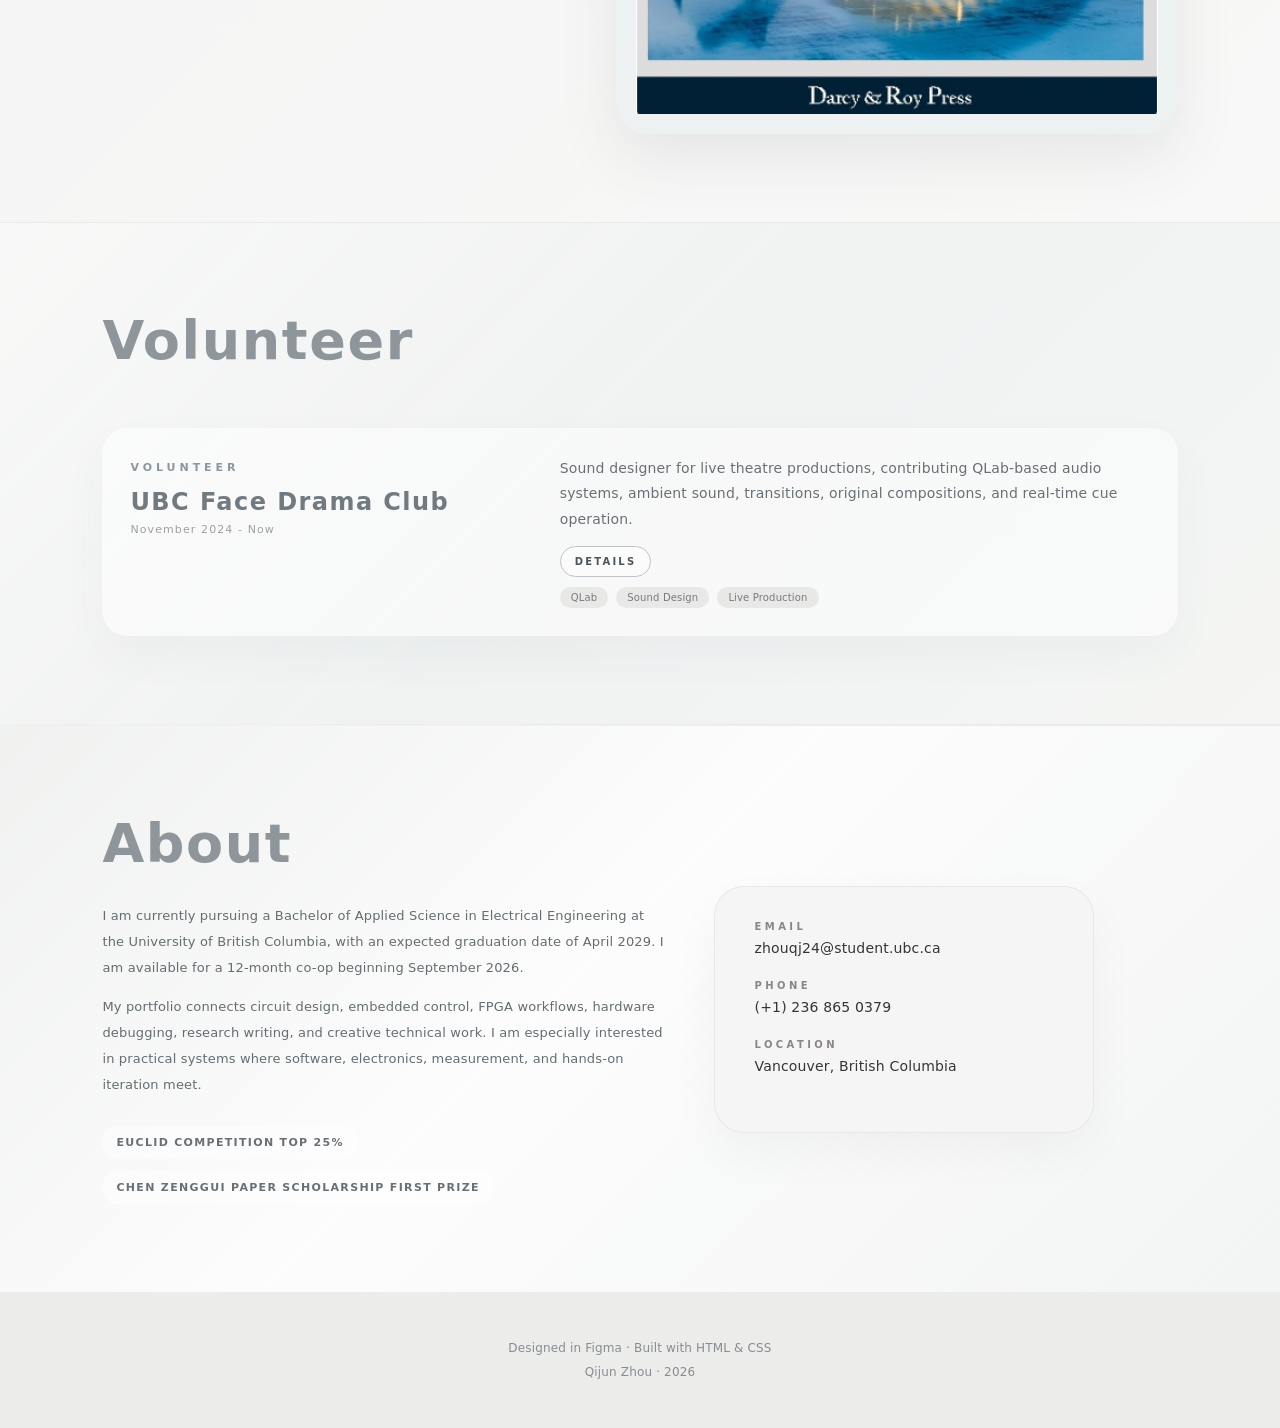
==== commit 1aa59fa9: "Refine project copy and section layout" ====
--- a/index.html
+++ b/index.html
@@ -9,9 +9,10 @@
 <body>
   <nav class="nav">
     <div class="nav-inner wrap">
-      <a href="#work">Work & Volunteer</a>
+      <a href="#work">Work</a>
       <a href="#skills">Skills</a>
       <a href="#projects">Project</a>
+      <a href="#volunteer">Volunteer</a>
       <a href="#about">About</a>
       <a href="interests.html">Interests</a>
       <a href="courses.html">School Course</a>
@@ -42,20 +43,8 @@
   <main>
     <section id="work" class="section work-band">
       <div class="wrap">
-        <h2 class="section-title">Work & Volunteer</h2>
+        <h2 class="section-title">Work Experience</h2>
         <div class="work-list">
-          <article class="work-row">
-            <div>
-              <div class="subsection-label">Volunteer</div>
-              <h3 class="work-name"><a href="experience.html#volunteer-facedrama">UBC Face Drama Club</a></h3>
-              <div class="date">November 2024 - Now</div>
-            </div>
-            <div>
-              <p class="work-desc">Designed and operated QLab-based audio systems for live theatre, including ambient audio, transitions, original compositions, and real-time sound cues.</p>
-              <div class="project-links subtle-links"><a class="mini-btn" href="experience.html#volunteer-facedrama">Details</a></div>
-              <div class="tags"><span class="tag">QLab</span><span class="tag">Live Audio</span><span class="tag">Sound Design</span></div>
-            </div>
-          </article>
           <article class="work-row">
             <div>
               <div class="subsection-label">Work</div>
@@ -63,9 +52,9 @@
               <div class="date">July 2024 - August 2024</div>
             </div>
             <div>
-              <p class="work-desc">Worked as a financial trainee, analyzing bond market dynamics, interest rate trends, venture capital models, and project-specific investment strategies.</p>
+              <p class="work-desc">Financial trainee experience focused on bond market analysis, yield-curve research, venture capital investment models, and risk-hedging strategy.</p>
               <div class="project-links subtle-links"><a class="mini-btn" href="experience.html#work-cicc">Details</a></div>
-              <div class="tags"><span class="tag">Market Analysis</span><span class="tag">Risk</span><span class="tag">Strategy</span></div>
+              <div class="tags"><span class="tag">Market Analysis</span><span class="tag">Risk Hedging</span><span class="tag">Investment Strategy</span></div>
             </div>
           </article>
         </div>
@@ -79,9 +68,9 @@
           <div class="subsection-label">Programming</div>
           <h3>C, Embedded C & Python</h3>
           <ul class="skill-list">
-            <li>C and Embedded C programming foundation</li>
-            <li>Python and MATLAB for engineering computation</li>
-            <li>Control logic and technical prototyping</li>
+            <li>Embedded C firmware for sensor processing and motor control</li>
+            <li>Python prototypes for GUI control and data visualization</li>
+            <li>MATLAB/Python problem solving for engineering models</li>
           </ul>
           <div class="skill-match">Matches: <a href="#project-reflow">Reflow Oven Controller</a>, <a href="#project-transfer">Transfer Function Visualizer</a></div>
         </article>
@@ -89,9 +78,9 @@
           <div class="subsection-label">Digital Systems</div>
           <h3>SystemVerilog & FPGA Flow</h3>
           <ul class="skill-list">
-            <li>SystemVerilog and RISC-V concepts</li>
-            <li>Intel Quartus and Questa workflow</li>
-            <li>DE10-Lite FPGA development</li>
+            <li>DE10-Lite FPGA development and Quartus workflow</li>
+            <li>CV-8052 soft-core deployment and SystemVerilog basics</li>
+            <li>Finite-state design for embedded control systems</li>
           </ul>
           <div class="skill-match">Matches: <a href="#project-reflow">Reflow Oven Controller</a>, <a href="courses.html">Computing Systems</a></div>
         </article>
@@ -99,9 +88,9 @@
           <div class="subsection-label">Hardware</div>
           <h3>Lab Instruments & Prototyping</h3>
           <ul class="skill-list">
-            <li>Microcontrollers and breadboard prototyping</li>
-            <li>Oscilloscope, signal generator, and multimeter use</li>
-            <li>Soldering iron and basic circuit tools</li>
+            <li>Hands-on breadboard prototyping and circuit debugging</li>
+            <li>Oscilloscope, signal generator, and multimeter measurement</li>
+            <li>Soldering, wiring, and hardware integration practice</li>
           </ul>
           <div class="skill-match">Matches: <a href="#project-reflow">Reflow Oven Controller</a>, <a href="courses.html">Circuit Courses</a></div>
         </article>
@@ -109,9 +98,9 @@
           <div class="subsection-label">Electrical</div>
           <h3>Circuit Analysis & Design</h3>
           <ul class="skill-list">
-            <li>Circuit analysis and component-level reasoning</li>
-            <li>Measurement, control, and display systems</li>
-            <li>Hardware/software integration practice</li>
+            <li>Component-level circuit analysis and design reasoning</li>
+            <li>ADC sensing, PWM actuation, and display/control systems</li>
+            <li>Hands-on troubleshooting across hardware and software</li>
           </ul>
           <div class="skill-match">Matches: <a href="#project-reflow">Reflow Oven Controller</a>, <a href="#project-transfer">Transfer Function Visualizer</a></div>
         </article>
@@ -119,19 +108,19 @@
           <div class="subsection-label">Software Tools</div>
           <h3>VS Code, Visual Studio & QLab</h3>
           <ul class="skill-list">
-            <li>Visual Studio and Visual Studio Code</li>
-            <li>QLab cue design for live theatre</li>
-            <li>Project documentation and debugging workflow</li>
-          </ul>
-          <div class="skill-match">Matches: <a href="experience.html#volunteer-facedrama">Face Drama Club</a>, <a href="#projects">Project Documentation</a></div>
+            <li>Git & GitHub workflow for source control and documentation</li>
+            <li>HTML/CSS portfolio development and Netlify deployment</li>
+            <li>QLab cue design for timing-sensitive live production</li>
+          </ul>
+          <div class="skill-match">Matches: <a href="#projects">Project Documentation</a>, <a href="#volunteer">Face Drama Club</a></div>
         </article>
         <article class="skill-card">
           <div class="subsection-label">Communication</div>
           <h3>Research & Technical Writing</h3>
           <ul class="skill-list">
-            <li>Independent publication experience</li>
-            <li>Mandarin and English communication</li>
-            <li>Technical documentation and research writing</li>
+            <li>Team communication focused on completing engineering tasks</li>
+            <li>Technical documentation, project explanation, and research writing</li>
+            <li>Mandarin and English collaboration in project settings</li>
           </ul>
           <div class="skill-match">Matches: <a href="project/research-paper.html">Published Article</a>, <a href="experience.html#work-cicc">CICC</a></div>
         </article>
@@ -147,8 +136,8 @@
           </a>
           <div class="project-info">
             <h3 class="project-title"><a href="project/field-tracking-robot.html">Field Tracking Robot</a></h3>
-            <p class="project-desc">Robot-side control logic for track following, intersection handling, motor balancing, and serial debugging.</p>
-            <div class="project-skill-tags"><span>C</span><span>Embedded Logic</span><span>Debugging</span></div>
+            <p class="project-desc">Developed embedded C firmware for autonomous track following, ADC sensor processing, PWM motor control, IR mode switching, UART debugging, and scan-mode calibration.</p>
+            <div class="project-skill-tags"><span>Embedded C</span><span>ADC/PWM</span><span>Python GUI</span></div>
             <div class="project-links"><a class="mini-btn" href="https://youtu.be/Fl7GQ-YdvV0" target="_blank" rel="noreferrer">Demo</a><a class="mini-btn" href="https://github.com/zidingyiz/Field-Tracking-Robot" target="_blank" rel="noreferrer">GitHub</a></div>
           </div>
         </article>
@@ -159,7 +148,7 @@
           </a>
           <div class="project-info">
             <h3 class="project-title"><a href="project/reflow-oven-controller.html">Reflow Oven Controller</a></h3>
-            <p class="project-desc">A DE10-Lite FPGA and external-circuit oven controller with ADC acquisition, temperature computation, display handling, and FSM-based operating states.</p>
+            <p class="project-desc">Built a group oven-control system on the DE10-Lite FPGA, using CV-8052 assembly logic for ADC acquisition, temperature computation, display handling, and FSM operating states.</p>
             <div class="project-skill-tags"><span>8051 Assembly</span><span>SystemVerilog</span><span>Quartus</span></div>
             <div class="project-links"><a class="mini-btn" href="https://youtu.be/hFFiqIETEzM">Demo</a><a class="mini-btn" href="https://github.com/zidingyiz/Oven-Reflow-Control-System" target="_blank" rel="noreferrer">GitHub</a></div>
           </div>
@@ -174,9 +163,9 @@
           </a>
           <div class="project-info">
             <h3 class="project-title"><a href="project/transfer-function-visualizer.html">Transfer Function Visualizer</a></h3>
-            <p class="project-desc">A small MATLAB/Python-style visualization concept for transfer functions, poles and zeros, Bode plots, and filter behavior.</p>
-            <div class="project-skill-tags"><span>MATLAB</span><span>Signals</span><span>Visualization</span></div>
-            <div class="project-links"><a class="mini-btn" href="#">Demo</a><a class="mini-btn" href="https://github.com/zidingyiz/Oven-Reflow-Control-System" target="_blank" rel="noreferrer">GitHub</a></div>
+            <p class="project-desc">Developing a Python-based transfer-function visualizer with filter-mode selection, custom input, error checking, and automated Bode plot generation.</p>
+            <div class="project-skill-tags"><span>Python</span><span>NumPy</span><span>Matplotlib</span></div>
+            <div class="project-links"><a class="mini-btn" href="#">Ongoing</a><a class="mini-btn" href="https://github.com/zidingyiz/Transfer-Function-Circuit-visualizer" target="_blank" rel="noreferrer">GitHub</a></div>
           </div>
         </article>
 
@@ -186,11 +175,31 @@
           </a>
           <div class="project-info">
             <h3 class="project-title"><a href="project/research-paper.html">Published Article</a></h3>
-            <p class="project-desc">A peer-reviewed literature review on structural systems, materials, and construction technologies for super high-rise buildings.</p>
+            <p class="project-desc">Published an independent peer-reviewed review paper synthesizing structural systems, advanced materials, BIM, ultra-high pumping concrete, and GPS/BDS surveying technologies.</p>
             <div class="project-skill-tags"><span>Research</span><span>Writing</span><span>Presentation</span></div>
             <div class="project-links"><a class="mini-btn" href="project/research-paper.html">Details</a><a class="mini-btn" href="https://doi.org/10.54097/hset.v28i.4100" target="_blank" rel="noreferrer">Article</a></div>
           </div>
         </article>
+      </div>
+    </section>
+
+    <section id="volunteer" class="section work-band">
+      <div class="wrap">
+        <h2 class="section-title">Volunteer</h2>
+        <div class="work-list">
+          <article class="work-row">
+            <div>
+              <div class="subsection-label">Volunteer</div>
+              <h3 class="work-name"><a href="experience.html#volunteer-facedrama">UBC Face Drama Club</a></h3>
+              <div class="date">November 2024 - Now</div>
+            </div>
+            <div>
+              <p class="work-desc">Sound designer for live theatre productions, contributing QLab-based audio systems, ambient sound, transitions, original compositions, and real-time cue operation.</p>
+              <div class="project-links subtle-links"><a class="mini-btn" href="experience.html#volunteer-facedrama">Details</a></div>
+              <div class="tags"><span class="tag">QLab</span><span class="tag">Sound Design</span><span class="tag">Live Production</span></div>
+            </div>
+          </article>
+        </div>
       </div>
     </section>
 
@@ -198,7 +207,7 @@
       <div class="wrap about-grid">
         <div>
           <h2 class="section-title">About</h2>
-          <p>I am currently pursuing a Bachelor of Applied Science in Electrical Engineering at the University of British Columbia, with an expected graduation date of April 2028. I am available for a 12-month co-op beginning September 2026.</p>
+          <p>I am currently pursuing a Bachelor of Applied Science in Electrical Engineering at the University of British Columbia, with an expected graduation date of April 2029. I am available for a 12-month co-op beginning September 2026.</p>
           <p>My portfolio connects circuit design, embedded control, FPGA workflows, hardware debugging, research writing, and creative technical work. I am especially interested in practical systems where software, electronics, measurement, and hands-on iteration meet.</p>
           <div class="award-strip">
             <span>Euclid Competition Top 25%</span>
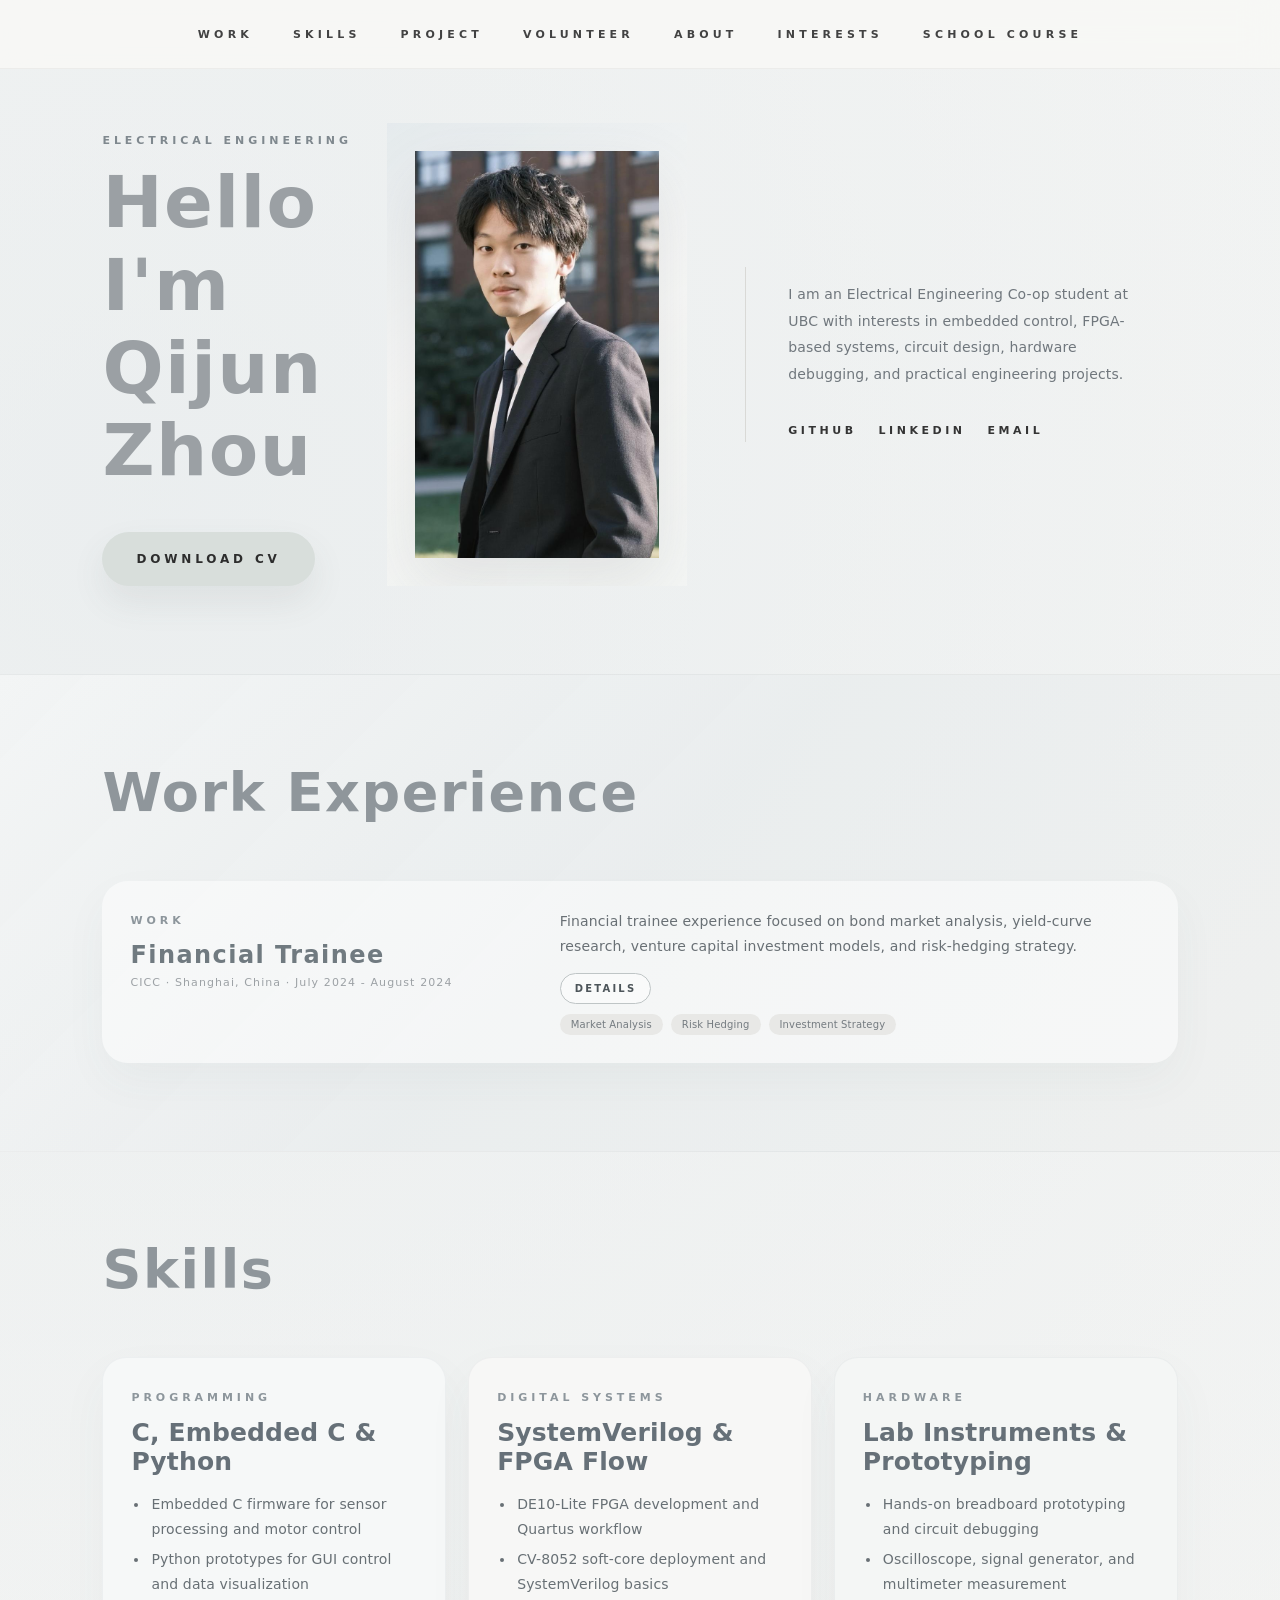
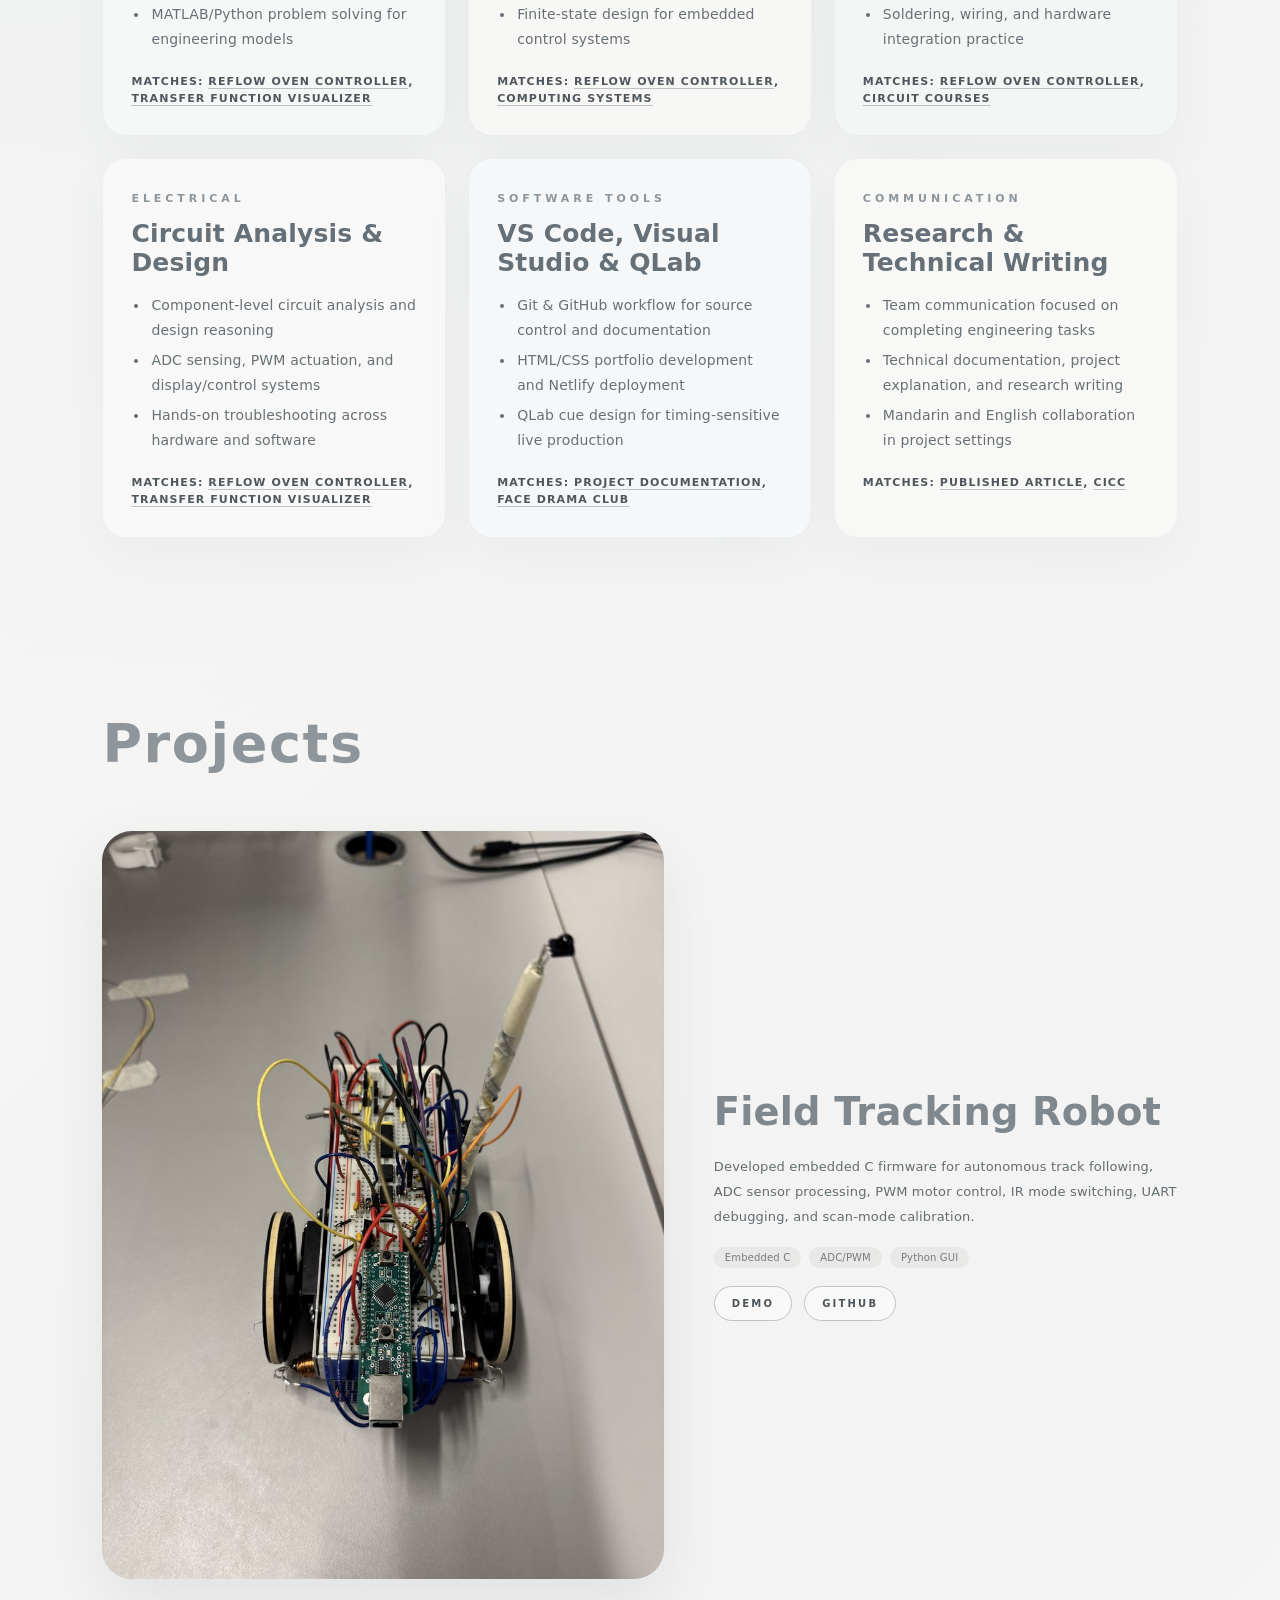
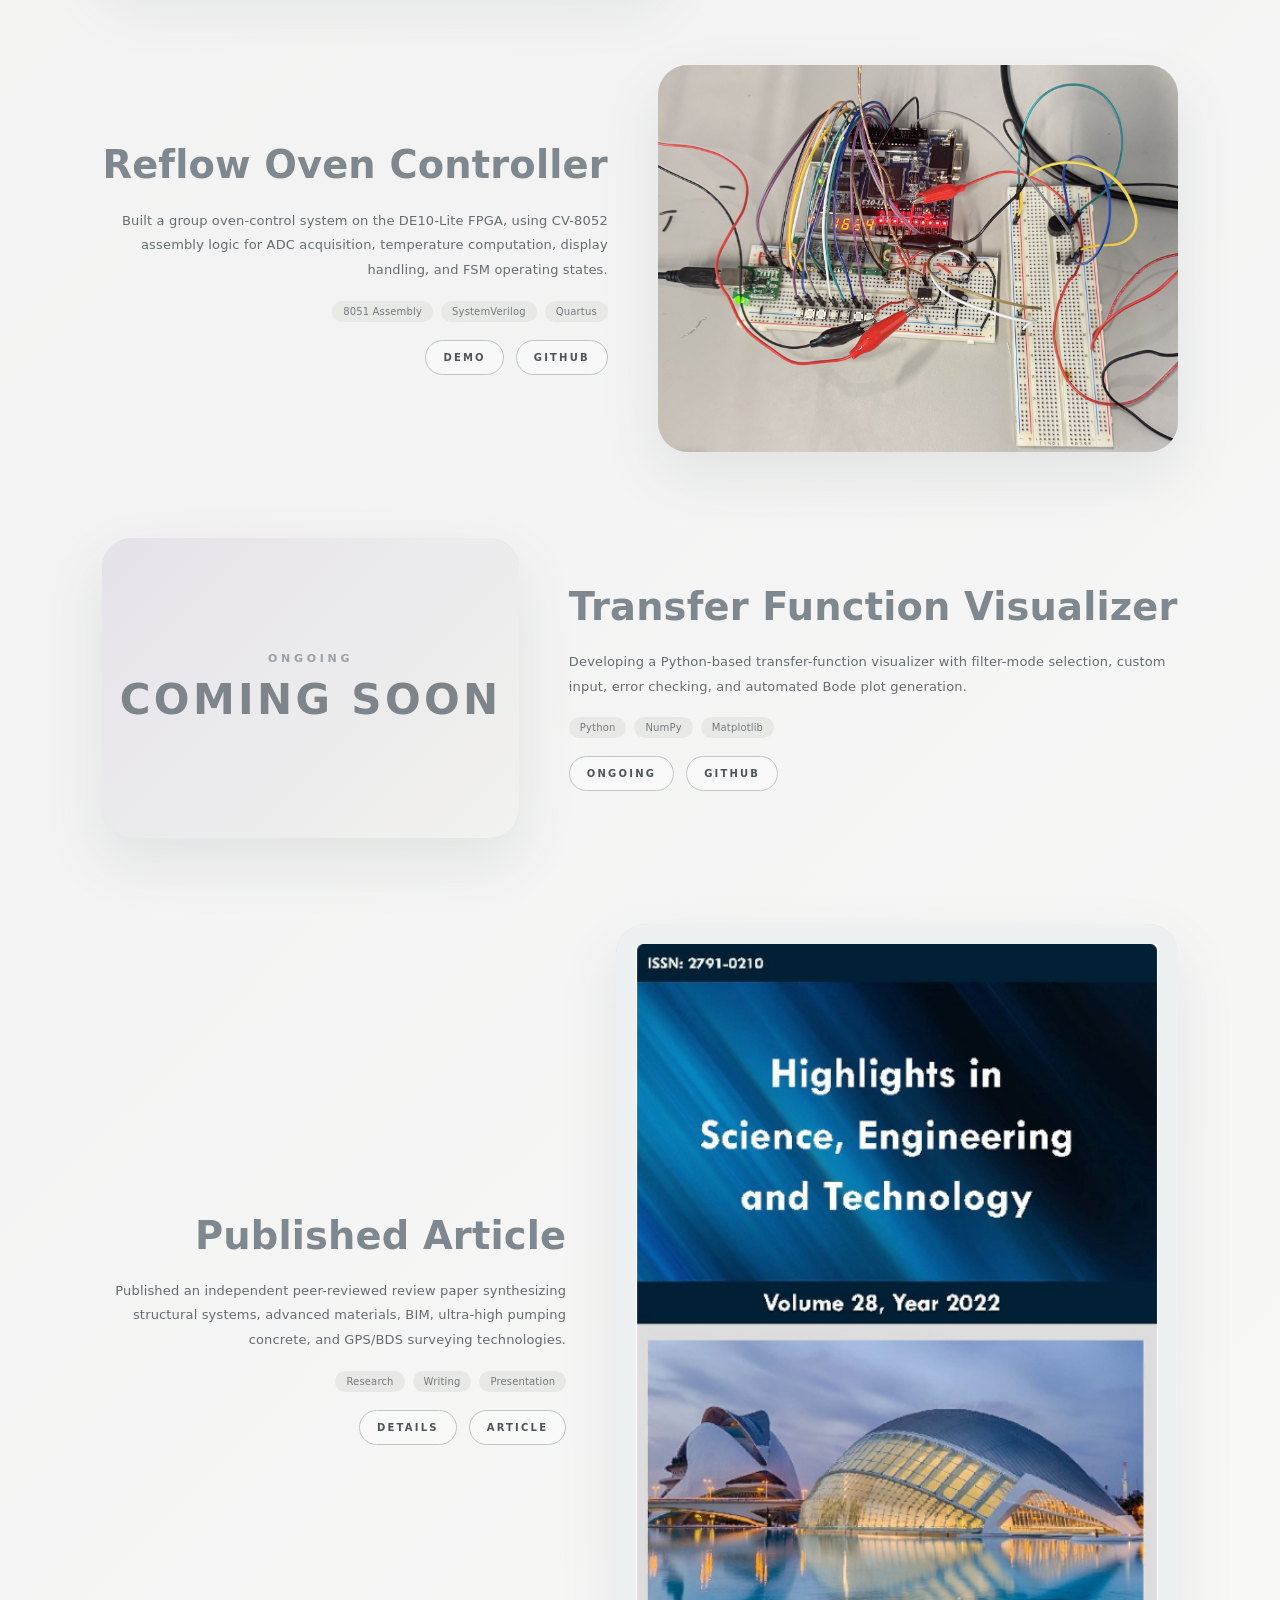
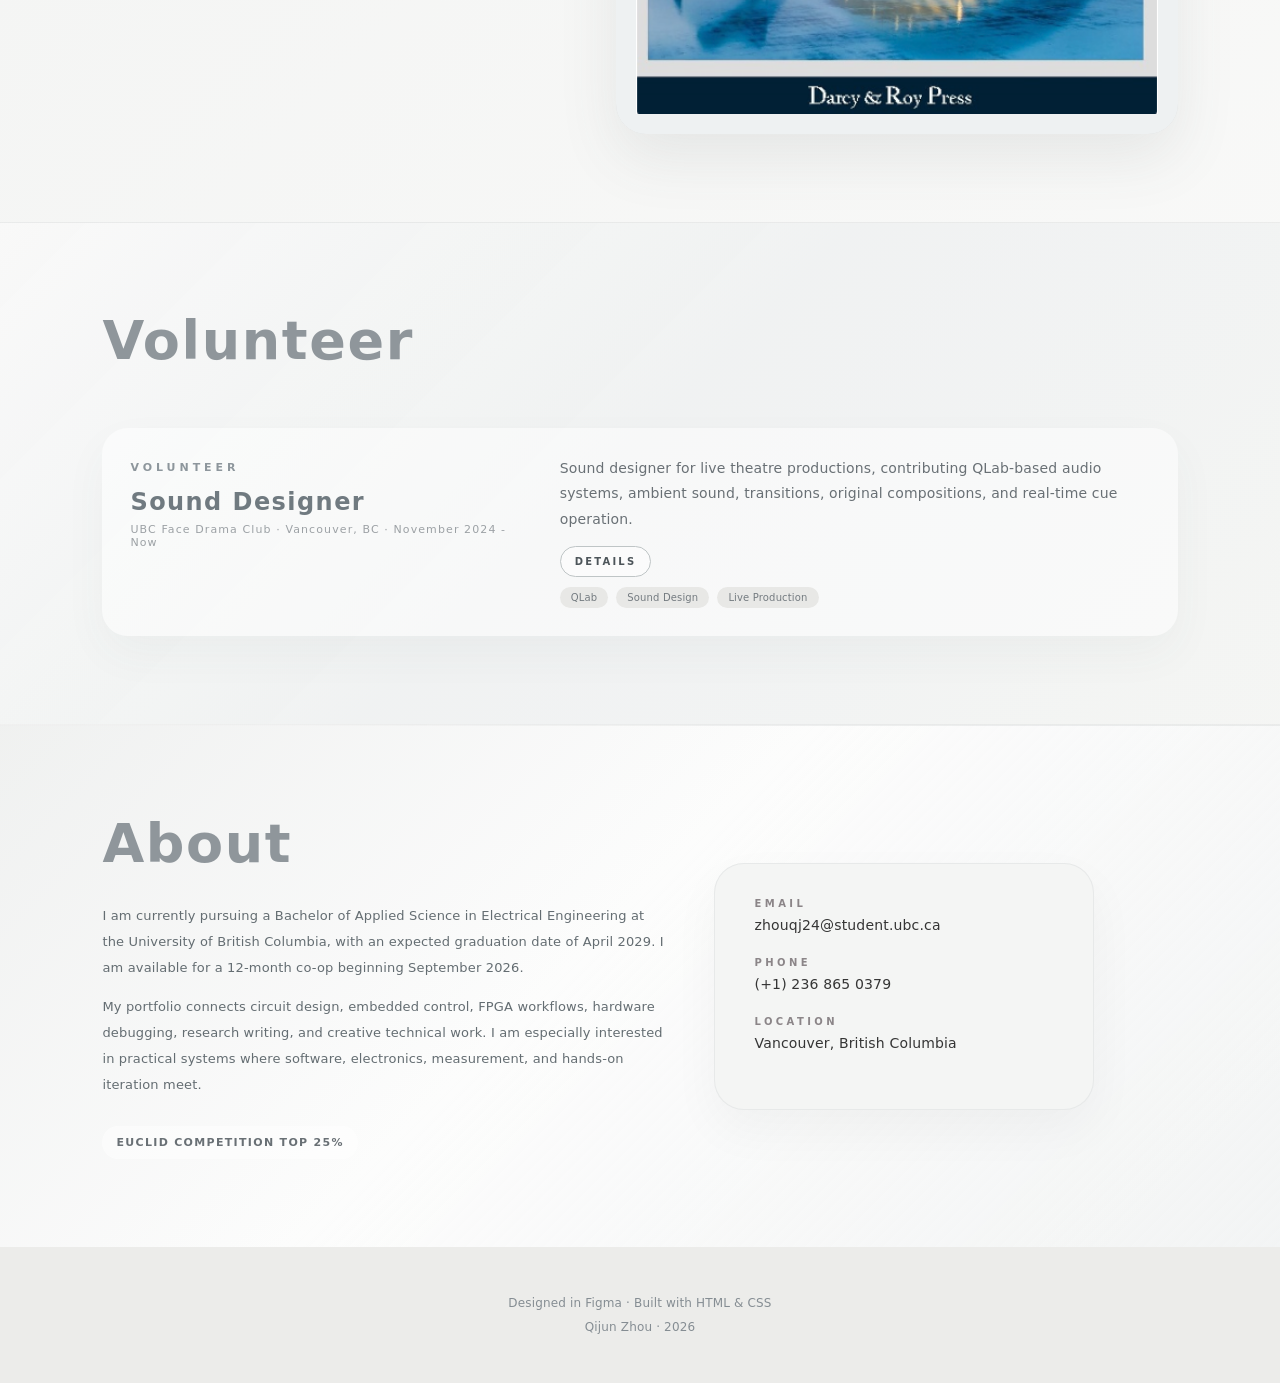
==== commit 89dc89a5: "Refine experience titles and awards" ====
--- a/index.html
+++ b/index.html
@@ -48,8 +48,8 @@
           <article class="work-row">
             <div>
               <div class="subsection-label">Work</div>
-              <h3 class="work-name"><a href="experience.html#work-cicc">CICC</a></h3>
-              <div class="date">July 2024 - August 2024</div>
+              <h3 class="work-name"><a href="experience.html#work-cicc">Financial Trainee</a></h3>
+              <div class="date">CICC · Shanghai, China · July 2024 - August 2024</div>
             </div>
             <div>
               <p class="work-desc">Financial trainee experience focused on bond market analysis, yield-curve research, venture capital investment models, and risk-hedging strategy.</p>
@@ -190,8 +190,8 @@
           <article class="work-row">
             <div>
               <div class="subsection-label">Volunteer</div>
-              <h3 class="work-name"><a href="experience.html#volunteer-facedrama">UBC Face Drama Club</a></h3>
-              <div class="date">November 2024 - Now</div>
+              <h3 class="work-name"><a href="experience.html#volunteer-facedrama">Sound Designer</a></h3>
+              <div class="date">UBC Face Drama Club · Vancouver, BC · November 2024 - Now</div>
             </div>
             <div>
               <p class="work-desc">Sound designer for live theatre productions, contributing QLab-based audio systems, ambient sound, transitions, original compositions, and real-time cue operation.</p>
@@ -211,7 +211,6 @@
           <p>My portfolio connects circuit design, embedded control, FPGA workflows, hardware debugging, research writing, and creative technical work. I am especially interested in practical systems where software, electronics, measurement, and hands-on iteration meet.</p>
           <div class="award-strip">
             <span>Euclid Competition Top 25%</span>
-            <span>Chen Zenggui Paper Scholarship First Prize</span>
           </div>
         </div>
         <aside class="contact-card">
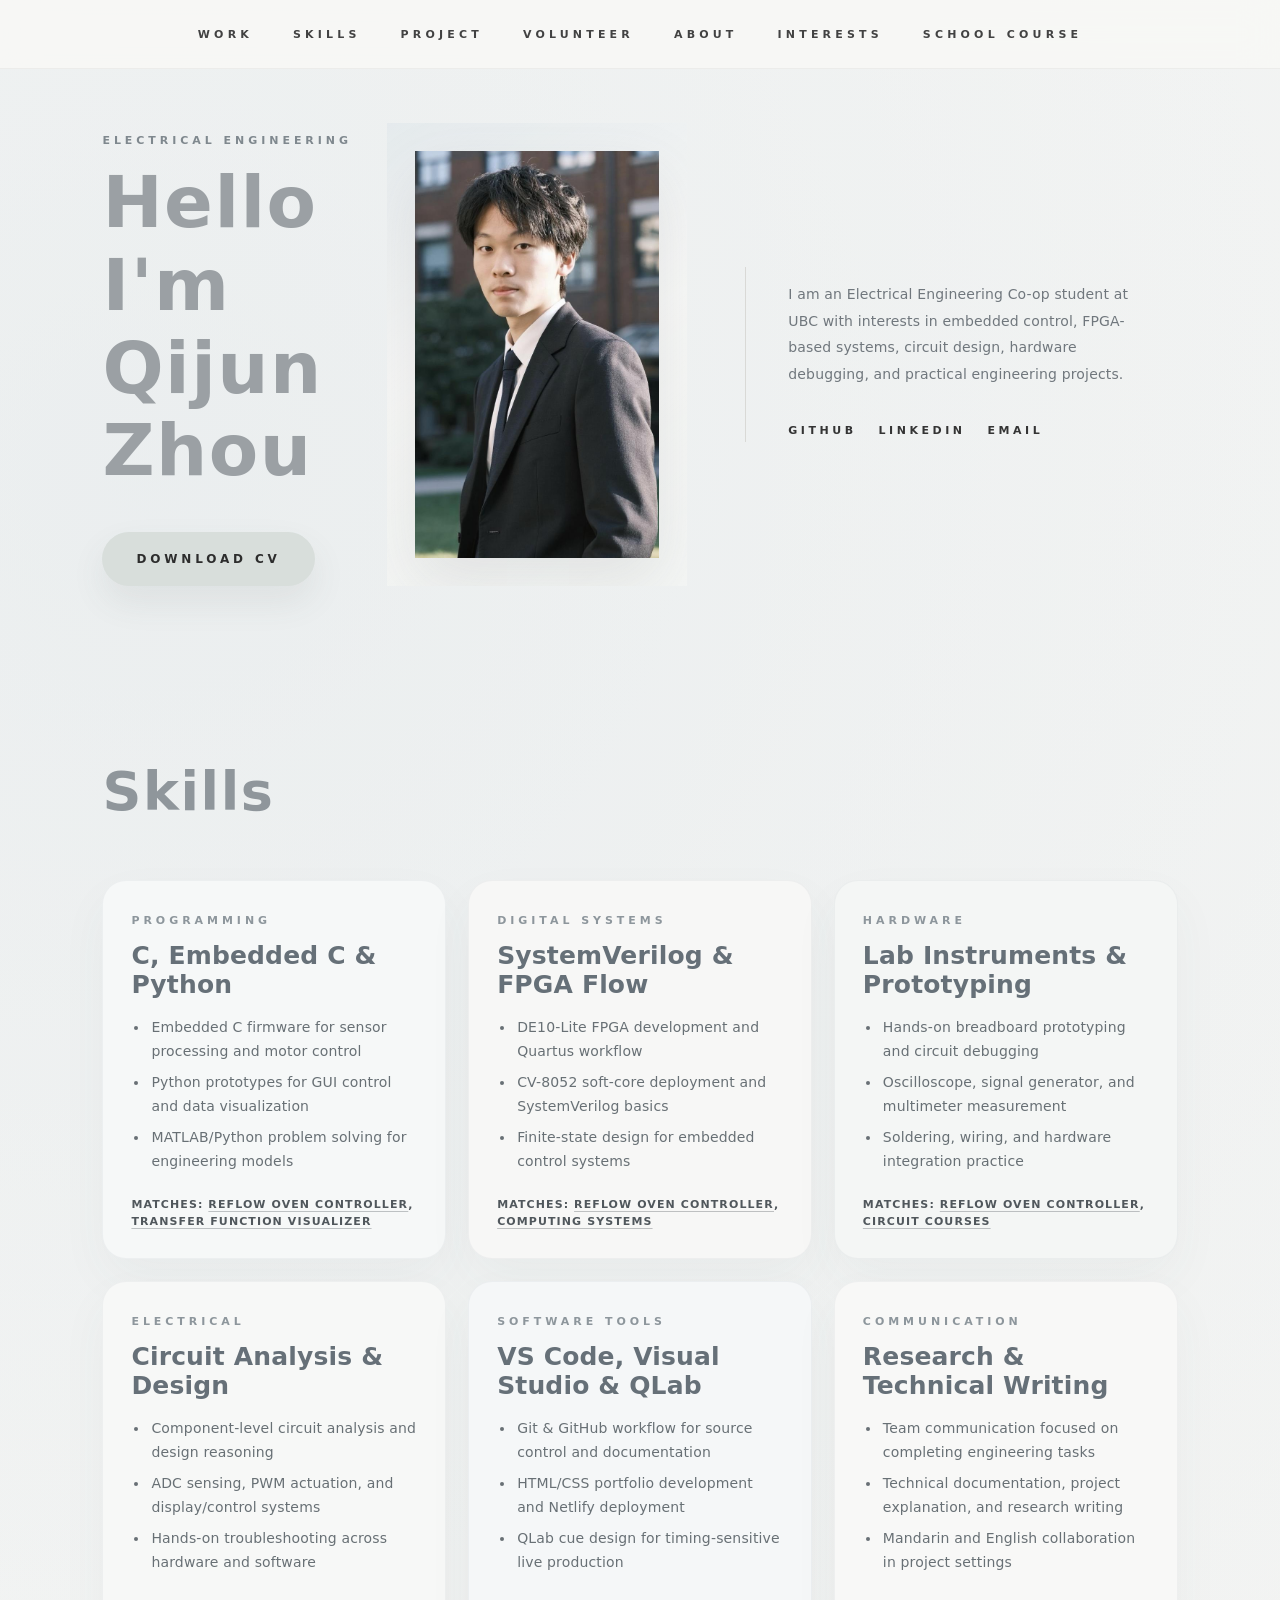
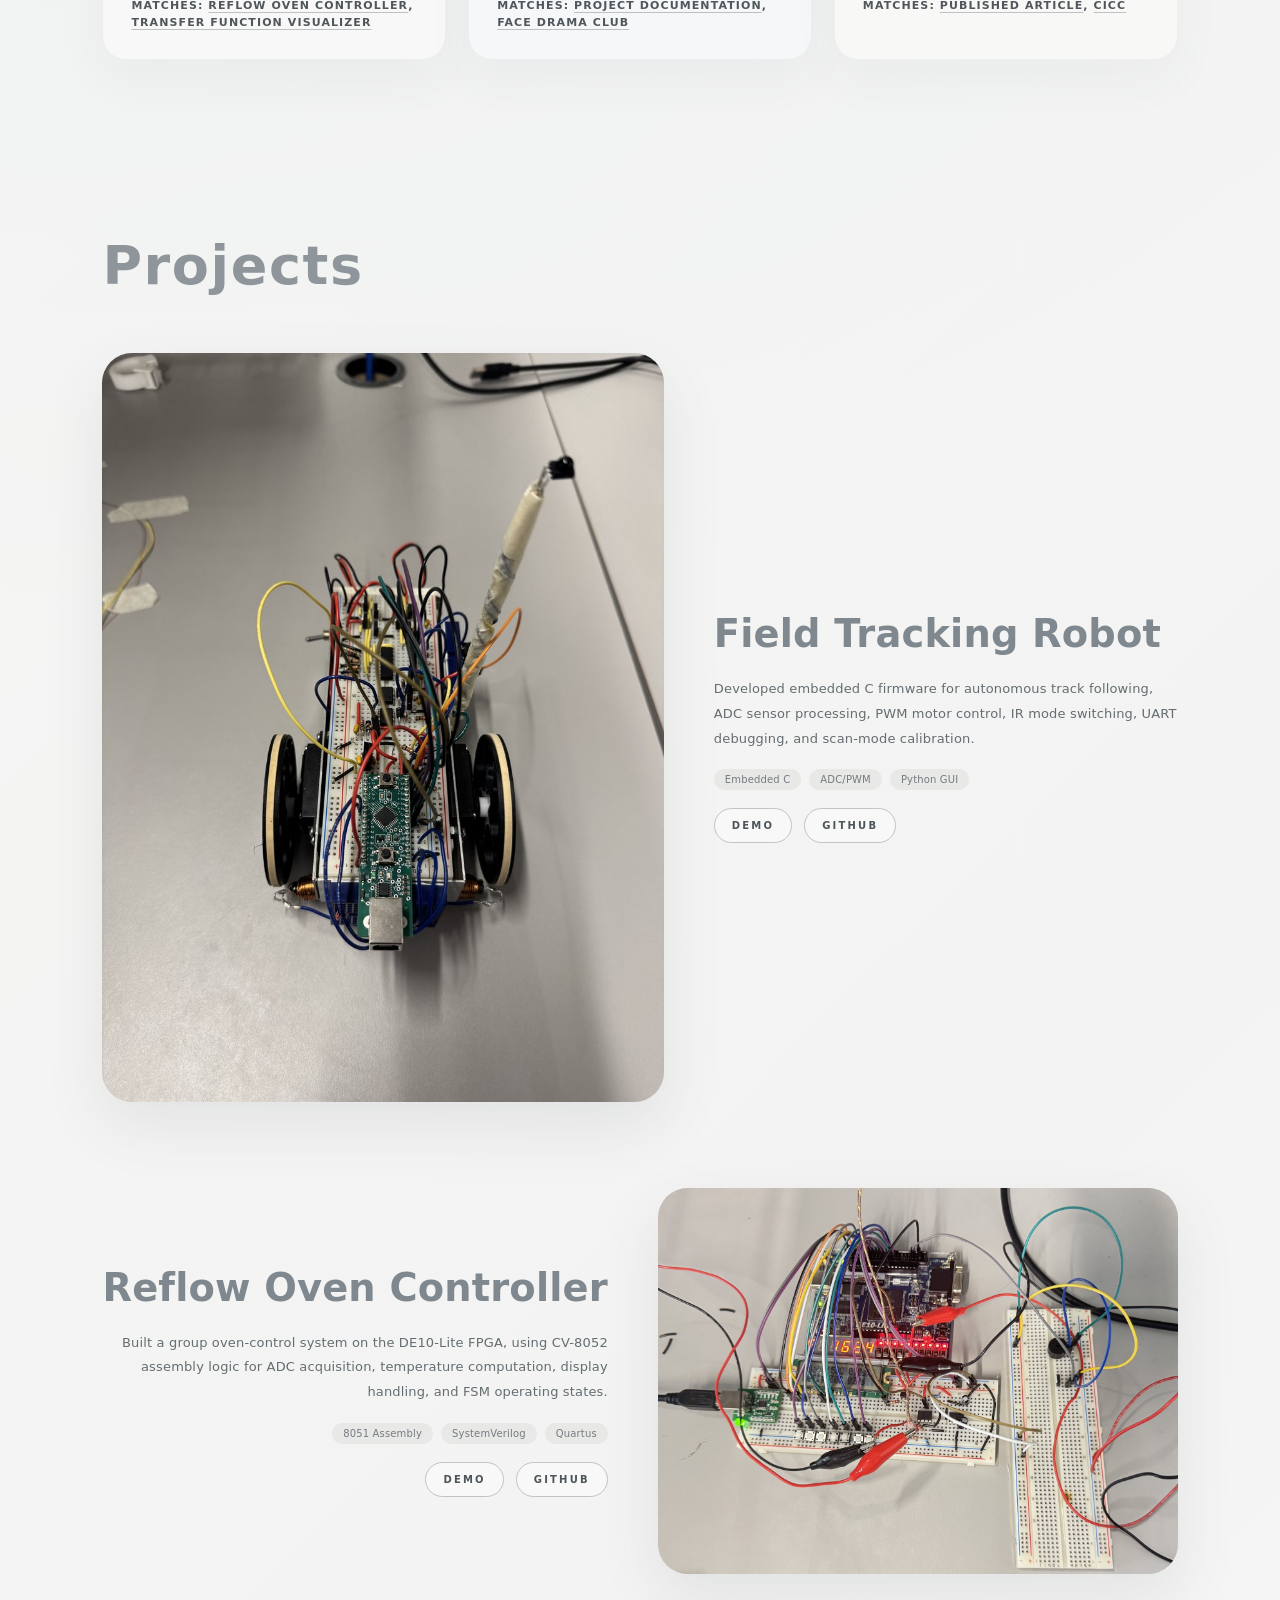
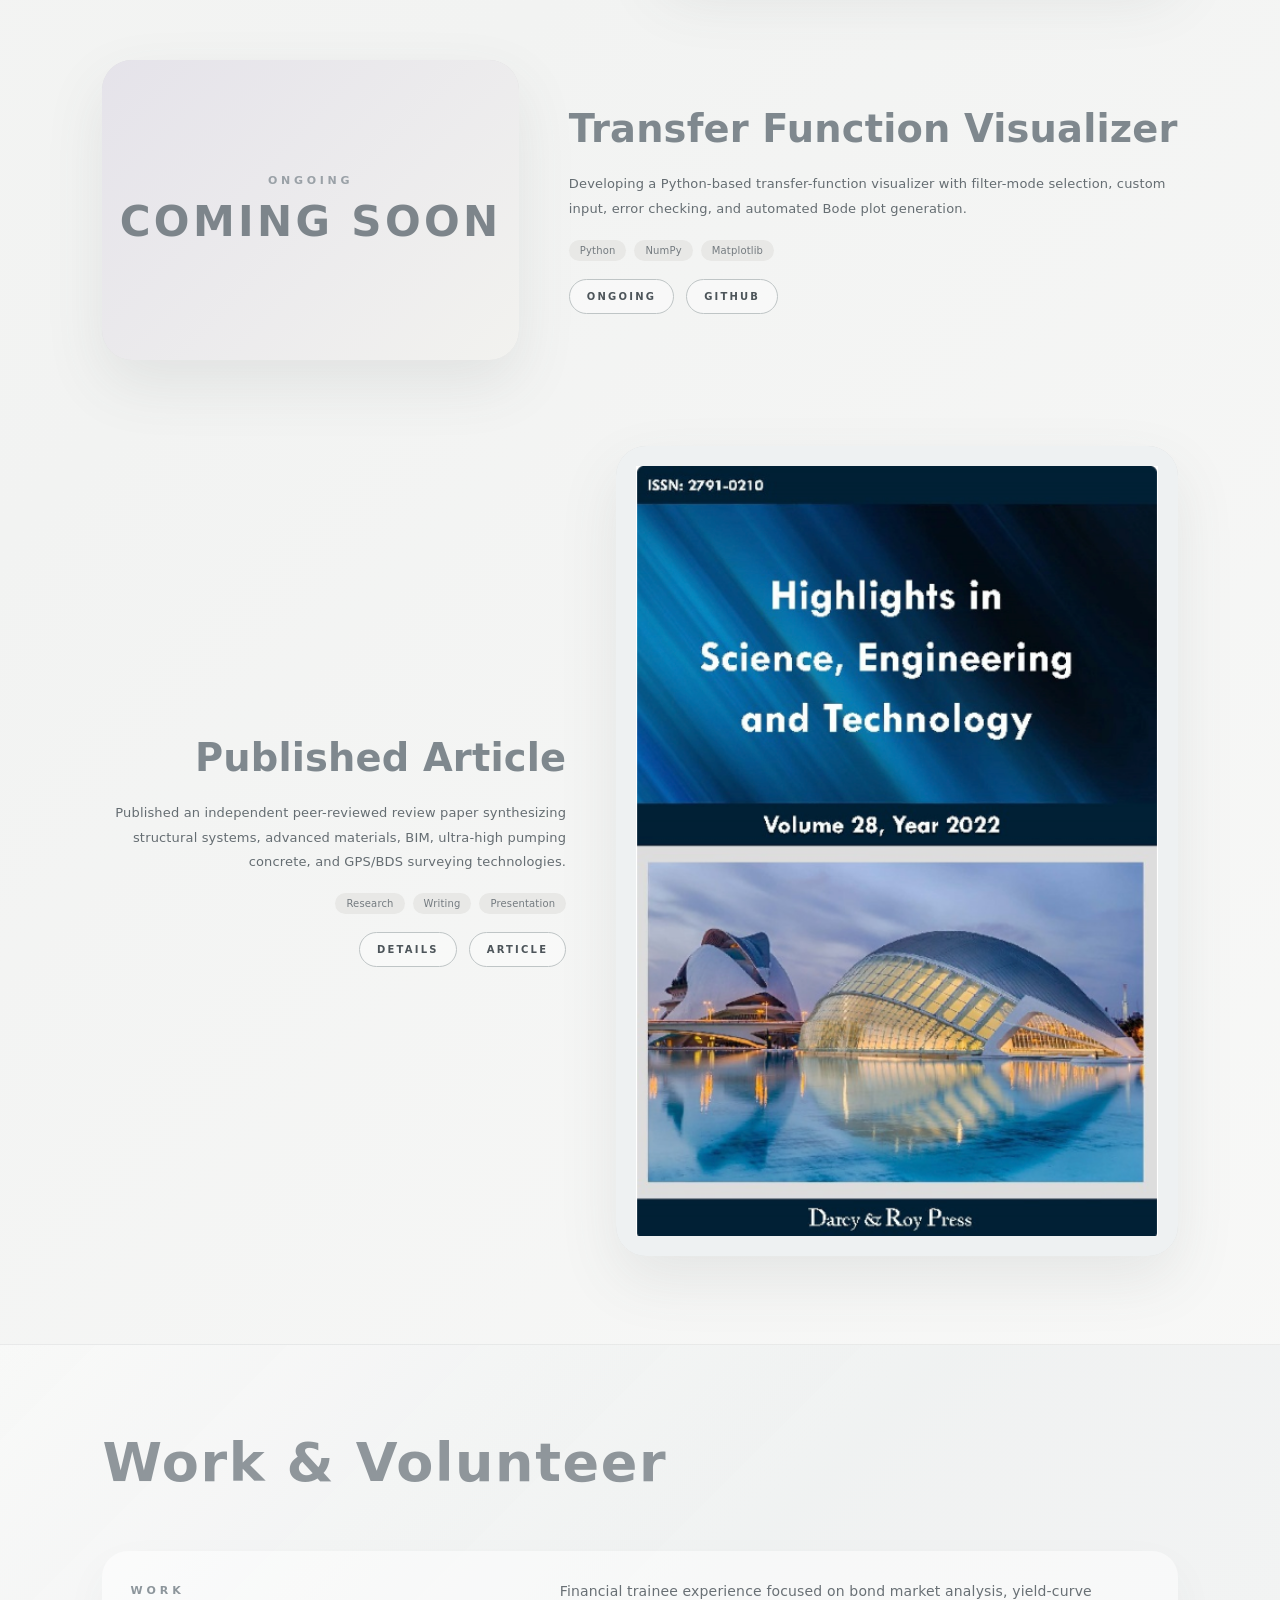
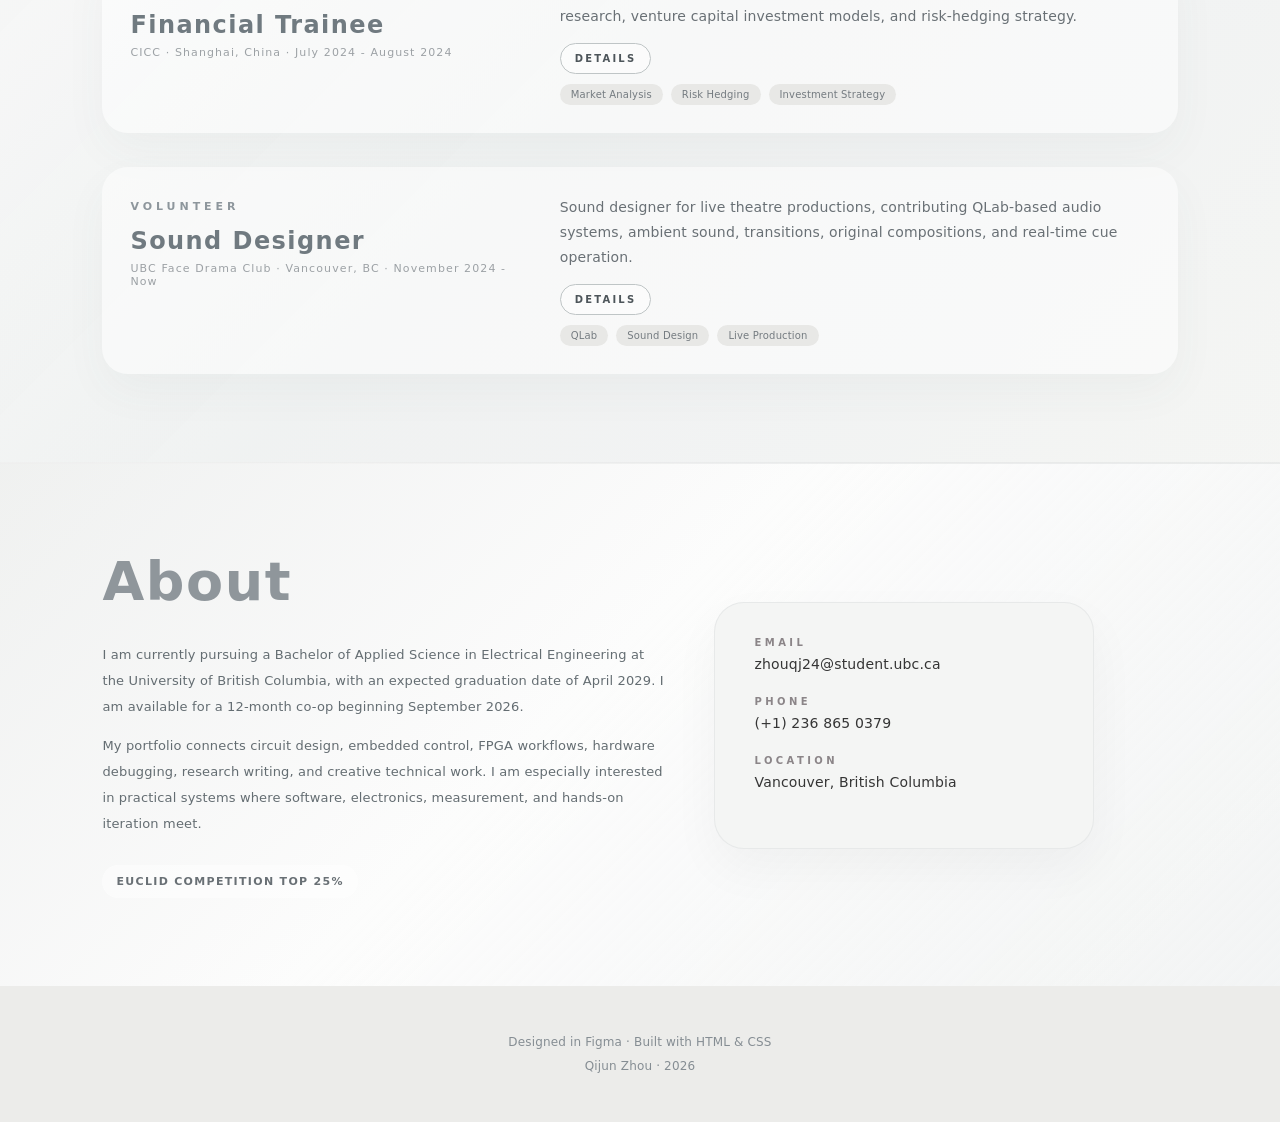
==== commit 2c8424b9: "Move work experience below projects" ====
--- a/index.html
+++ b/index.html
@@ -41,26 +41,6 @@
   </header>
 
   <main>
-    <section id="work" class="section work-band">
-      <div class="wrap">
-        <h2 class="section-title">Work Experience</h2>
-        <div class="work-list">
-          <article class="work-row">
-            <div>
-              <div class="subsection-label">Work</div>
-              <h3 class="work-name"><a href="experience.html#work-cicc">Financial Trainee</a></h3>
-              <div class="date">CICC · Shanghai, China · July 2024 - August 2024</div>
-            </div>
-            <div>
-              <p class="work-desc">Financial trainee experience focused on bond market analysis, yield-curve research, venture capital investment models, and risk-hedging strategy.</p>
-              <div class="project-links subtle-links"><a class="mini-btn" href="experience.html#work-cicc">Details</a></div>
-              <div class="tags"><span class="tag">Market Analysis</span><span class="tag">Risk Hedging</span><span class="tag">Investment Strategy</span></div>
-            </div>
-          </article>
-        </div>
-      </div>
-    </section>
-
     <section id="skills" class="section wrap">
       <h2 class="section-title">Skills</h2>
       <div class="skills-grid">
@@ -183,11 +163,23 @@
       </div>
     </section>
 
-    <section id="volunteer" class="section work-band">
+    <section id="work" class="section work-band">
       <div class="wrap">
-        <h2 class="section-title">Volunteer</h2>
+        <h2 class="section-title">Work & Volunteer</h2>
         <div class="work-list">
           <article class="work-row">
+            <div>
+              <div class="subsection-label">Work</div>
+              <h3 class="work-name"><a href="experience.html#work-cicc">Financial Trainee</a></h3>
+              <div class="date">CICC · Shanghai, China · July 2024 - August 2024</div>
+            </div>
+            <div>
+              <p class="work-desc">Financial trainee experience focused on bond market analysis, yield-curve research, venture capital investment models, and risk-hedging strategy.</p>
+              <div class="project-links subtle-links"><a class="mini-btn" href="experience.html#work-cicc">Details</a></div>
+              <div class="tags"><span class="tag">Market Analysis</span><span class="tag">Risk Hedging</span><span class="tag">Investment Strategy</span></div>
+            </div>
+          </article>
+          <article id="volunteer" class="work-row">
             <div>
               <div class="subsection-label">Volunteer</div>
               <h3 class="work-name"><a href="experience.html#volunteer-facedrama">Sound Designer</a></h3>
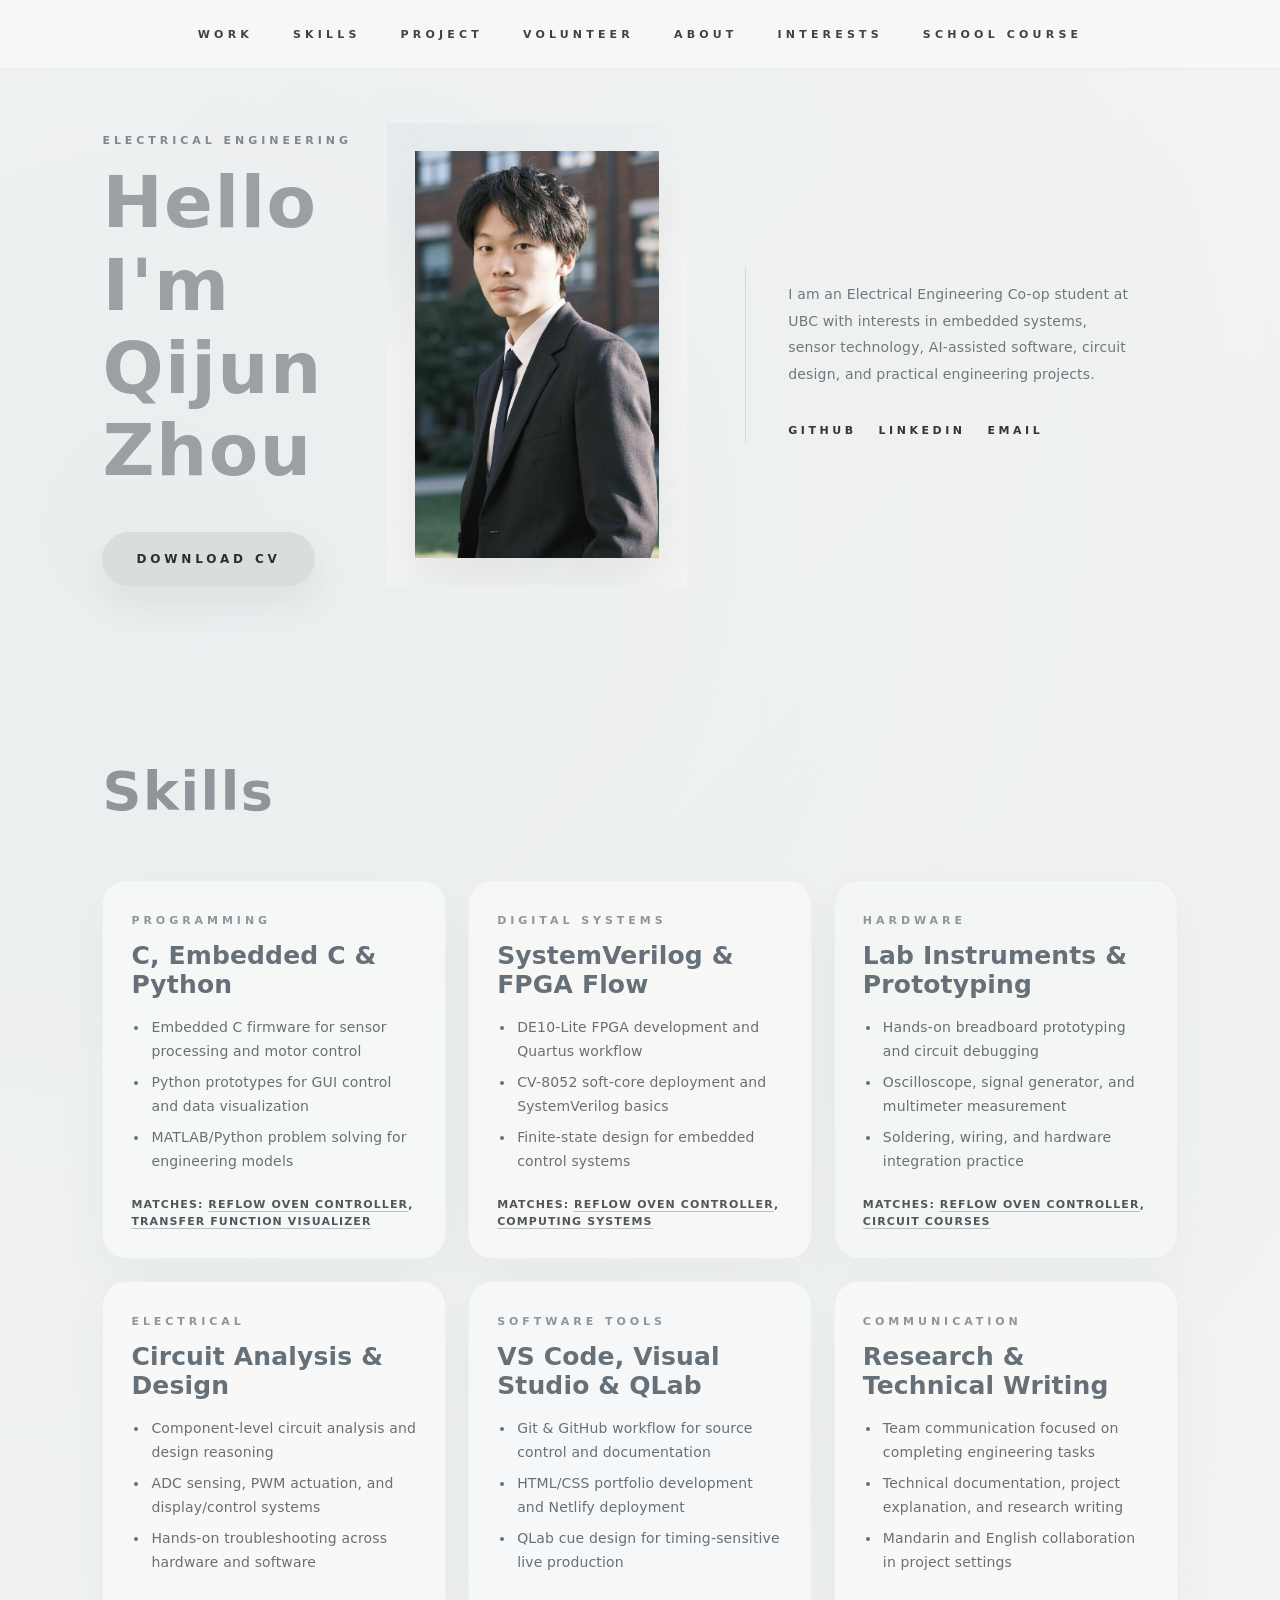
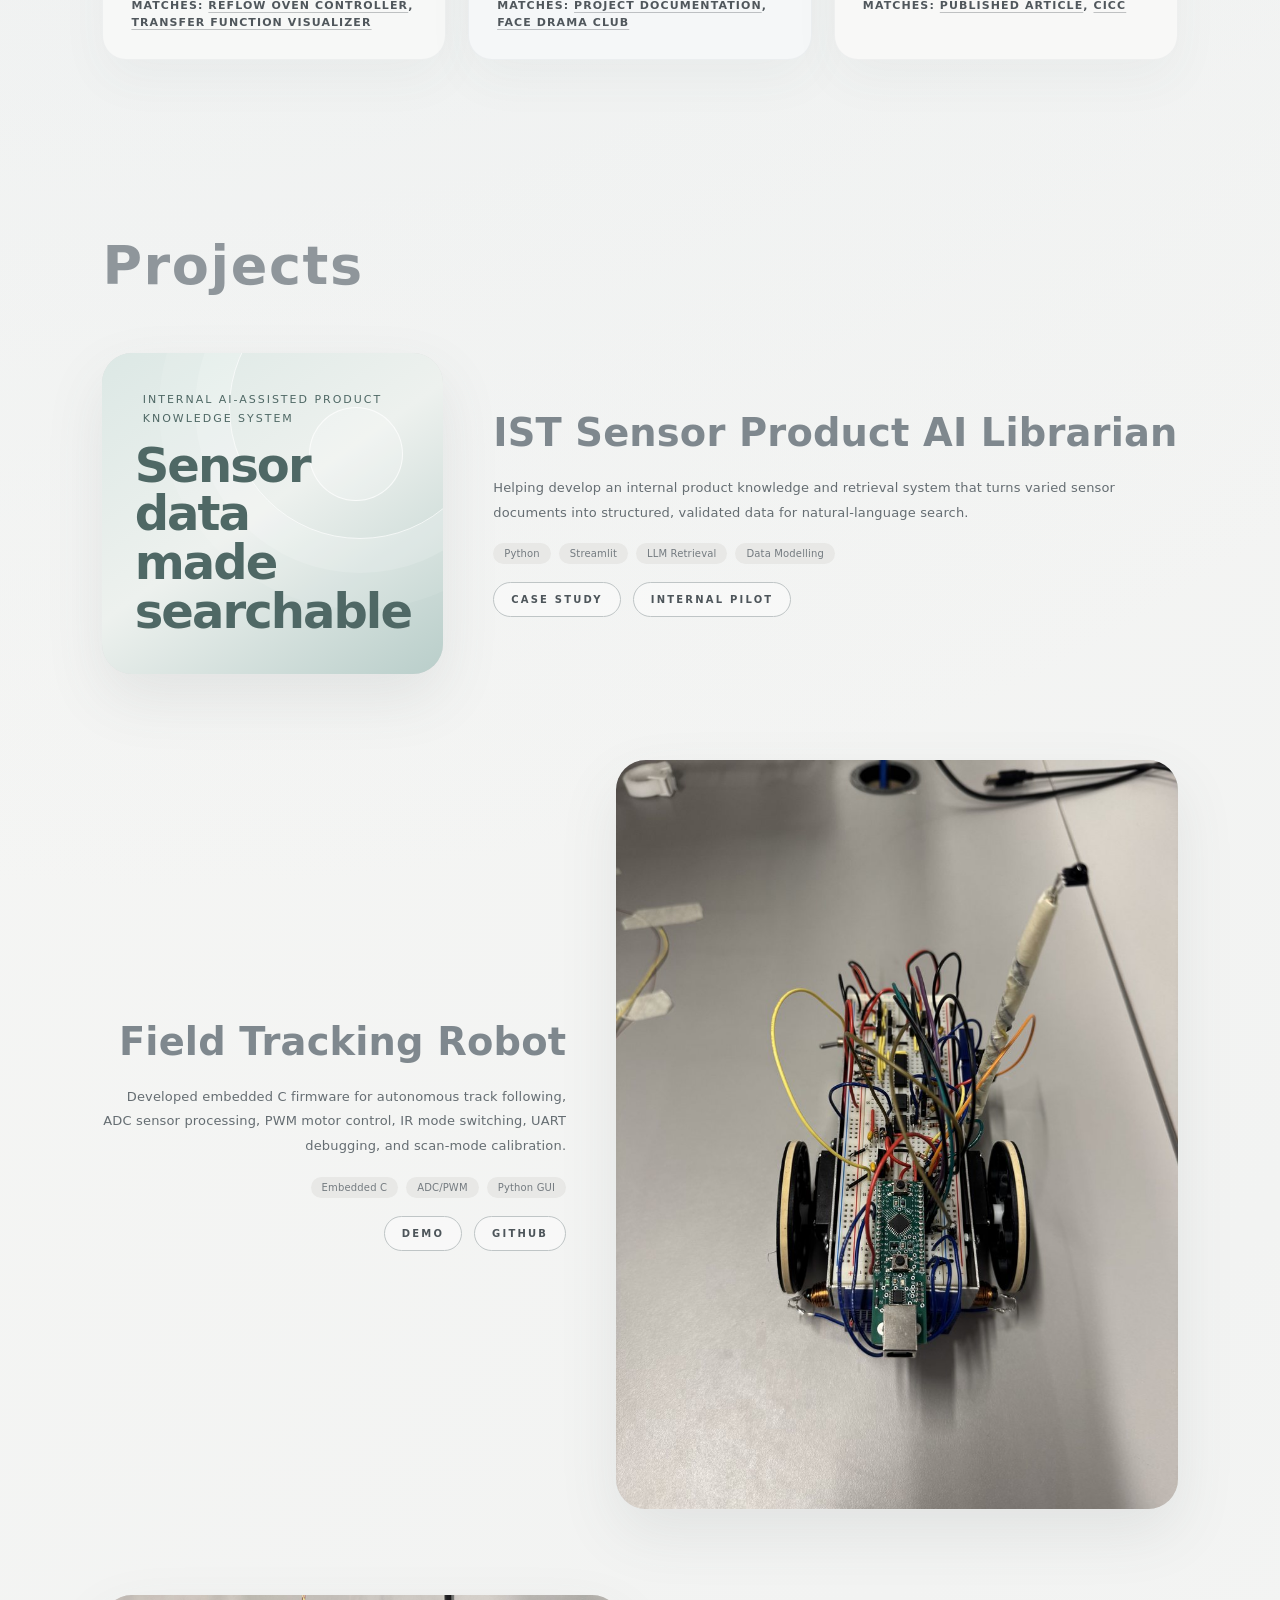
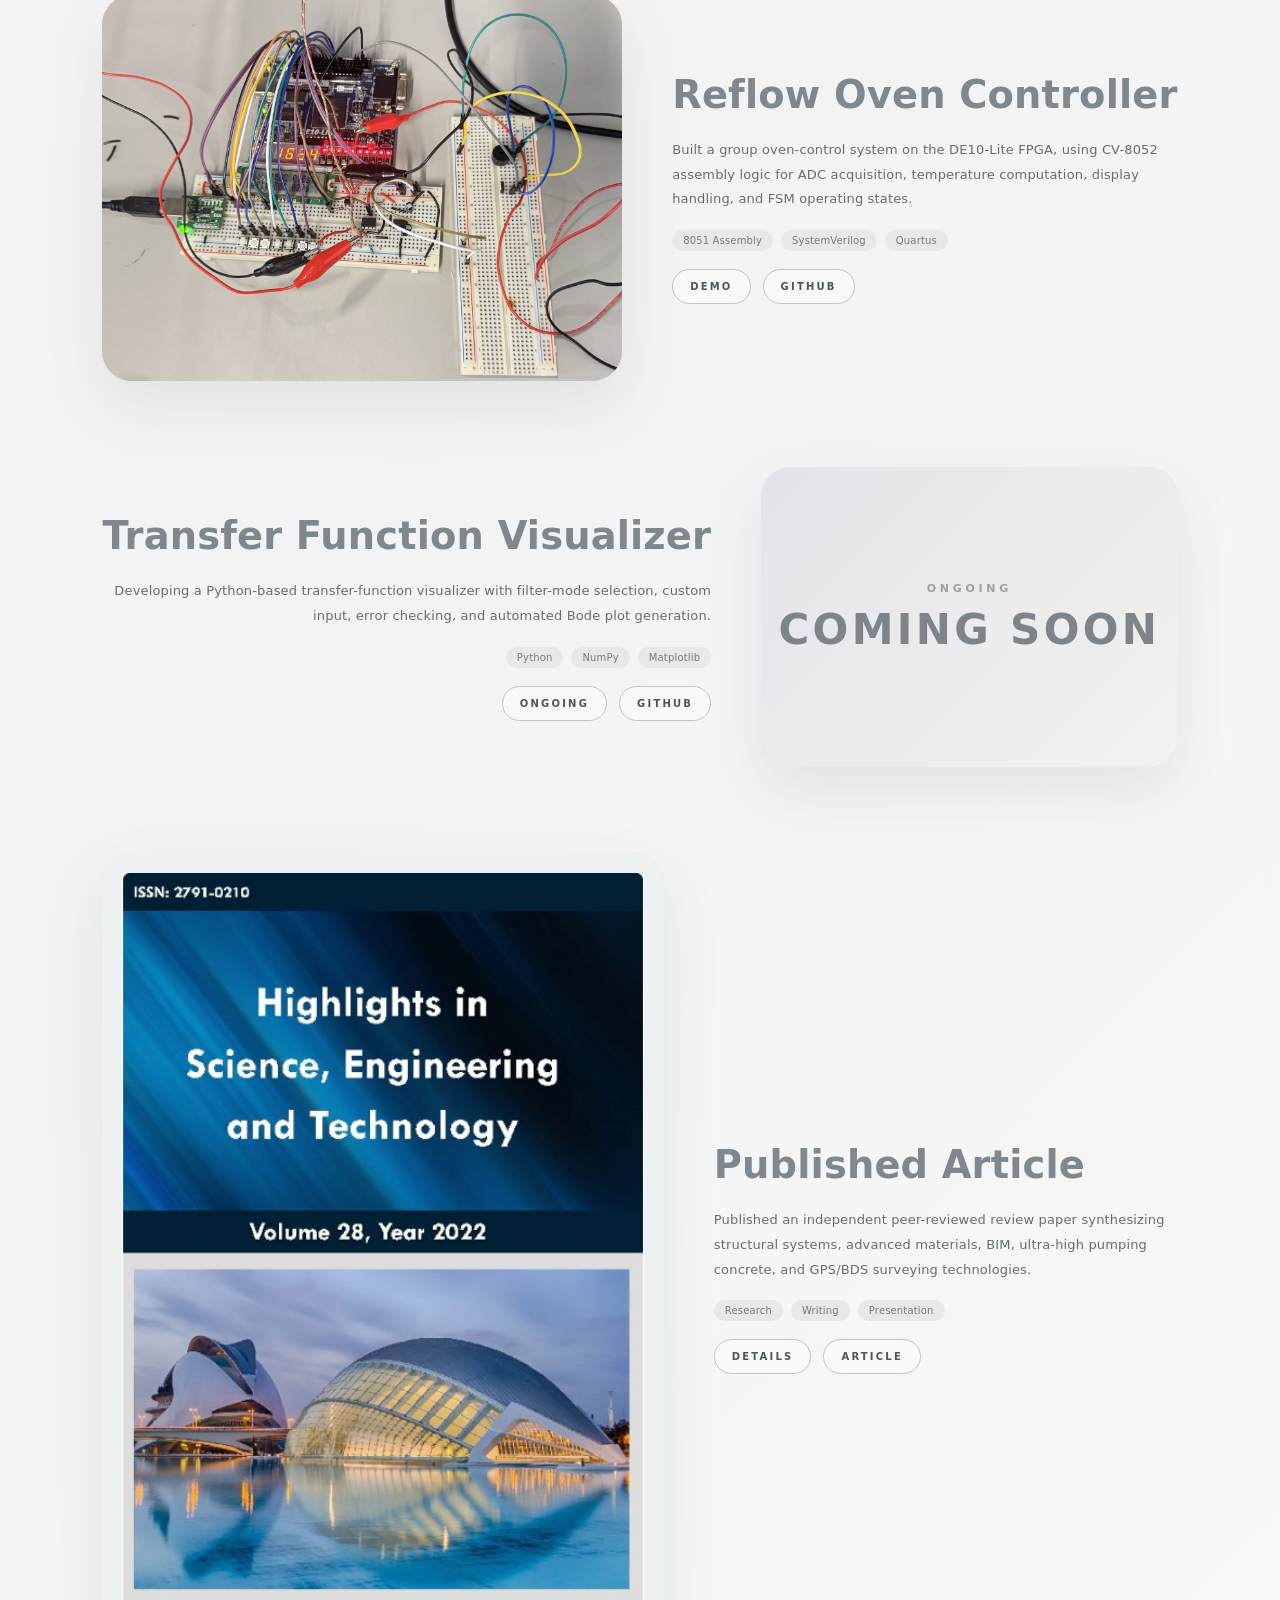
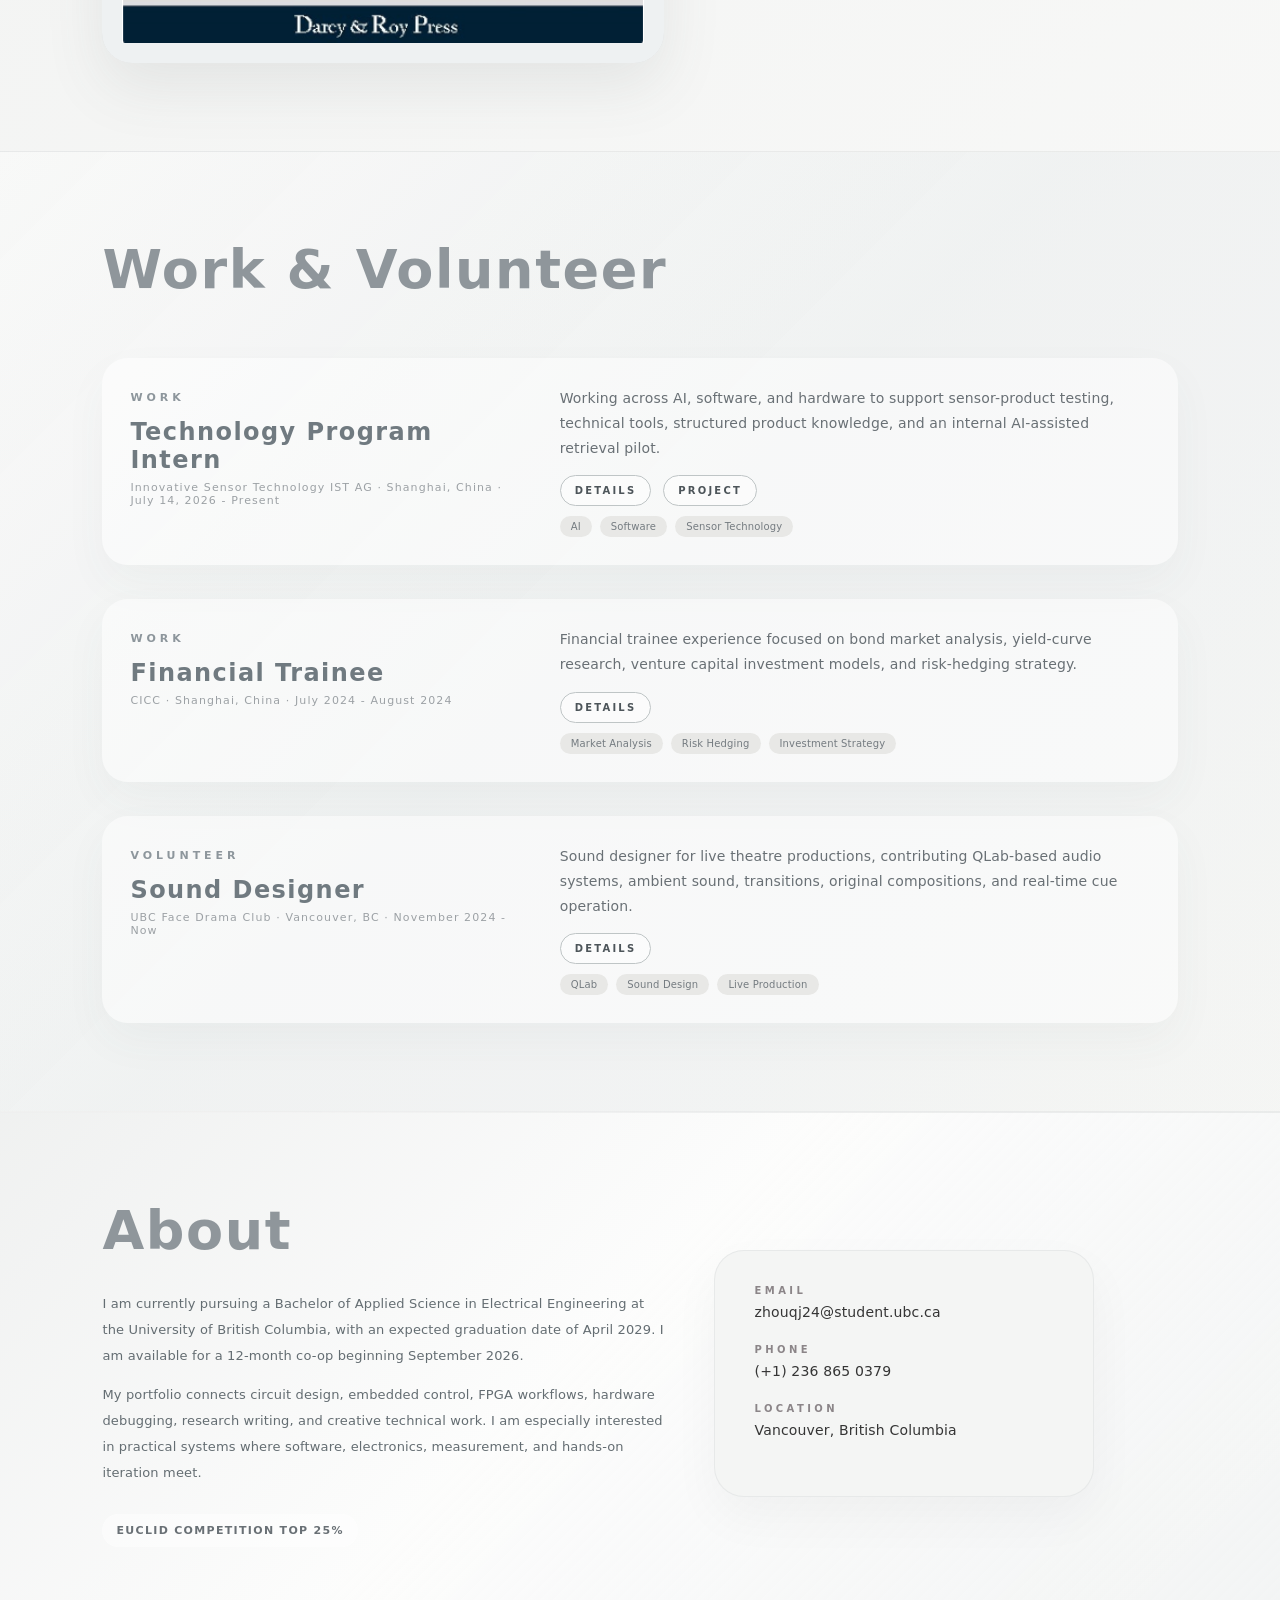
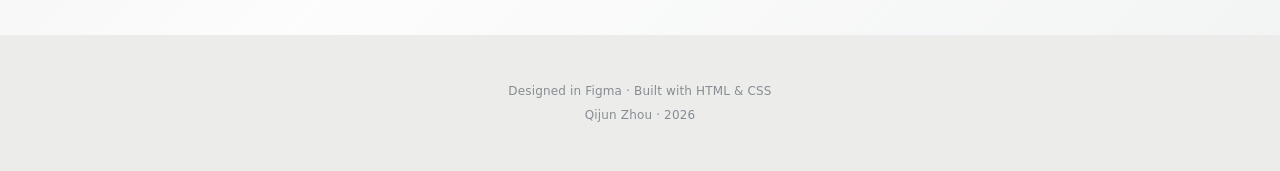
==== commit 7637f2b8: "update IST working experience" ====
--- a/index.html
+++ b/index.html
@@ -31,7 +31,7 @@
       </div>
     </div>
     <div class="hero-copy">
-      <p>I am an Electrical Engineering Co-op student at UBC with interests in embedded control, FPGA-based systems, circuit design, hardware debugging, and practical engineering projects.</p>
+      <p>I am an Electrical Engineering Co-op student at UBC with interests in embedded systems, sensor technology, AI-assisted software, circuit design, and practical engineering projects.</p>
       <div class="social">
         <a href="https://github.com/zidingyiz" target="_blank" rel="noreferrer">GitHub</a>
         <a href="https://www.linkedin.com/in/qijun-zhou-055467357" target="_blank" rel="noreferrer">LinkedIn</a>
@@ -110,6 +110,21 @@
     <section id="projects" class="section wrap">
       <h2 class="section-title">Projects</h2>
       <div class="projects">
+        <article id="project-ist" class="project-card">
+          <a class="project-media" href="project/ist-ai-librarian.html" aria-label="Open IST Sensor Product AI Librarian project page">
+            <div class="art art-ist">
+              <span>Internal AI-assisted product knowledge system</span>
+              <strong>Sensor data<br>made searchable</strong>
+            </div>
+          </a>
+          <div class="project-info">
+            <h3 class="project-title"><a href="project/ist-ai-librarian.html">IST Sensor Product AI Librarian</a></h3>
+            <p class="project-desc">Helping develop an internal product knowledge and retrieval system that turns varied sensor documents into structured, validated data for natural-language search.</p>
+            <div class="project-skill-tags"><span>Python</span><span>Streamlit</span><span>LLM Retrieval</span><span>Data Modelling</span></div>
+            <div class="project-links"><a class="mini-btn" href="project/ist-ai-librarian.html">Case Study</a><span class="mini-btn status-label">Internal Pilot</span></div>
+          </div>
+        </article>
+
         <article id="project-field" class="project-card">
           <a class="project-media" href="project/field-tracking-robot.html" aria-label="Open Field Tracking Robot project page">
             <img class="project-image project-photo" src="assets/images/field-tracking-robot.jpeg" alt="Field tracking robot prototype" />
@@ -167,6 +182,18 @@
       <div class="wrap">
         <h2 class="section-title">Work & Volunteer</h2>
         <div class="work-list">
+          <article class="work-row">
+            <div>
+              <div class="subsection-label">Work</div>
+              <h3 class="work-name"><a href="experience.html#work-ist">Technology Program Intern</a></h3>
+              <div class="date">Innovative Sensor Technology IST AG · Shanghai, China · July 14, 2026 - Present</div>
+            </div>
+            <div>
+              <p class="work-desc">Working across AI, software, and hardware to support sensor-product testing, technical tools, structured product knowledge, and an internal AI-assisted retrieval pilot.</p>
+              <div class="project-links subtle-links"><a class="mini-btn" href="experience.html#work-ist">Details</a><a class="mini-btn" href="project/ist-ai-librarian.html">Project</a></div>
+              <div class="tags"><span class="tag">AI</span><span class="tag">Software</span><span class="tag">Sensor Technology</span></div>
+            </div>
+          </article>
           <article class="work-row">
             <div>
               <div class="subsection-label">Work</div>
--- a/style.css
+++ b/style.css
@@ -110,6 +110,17 @@
 .project-links{display:flex;gap:12px;flex-wrap:wrap;margin-top:18px}
 .mini-btn{border:1px solid #bfc5c6;border-radius:999px;color:#4d555a;text-decoration:none;text-transform:uppercase;letter-spacing:.22em;font-size:10px;font-weight:850;padding:11px 17px;background:rgba(255,255,255,.35)}
 .mini-btn:hover{background:#fff}
+.status-label{display:inline-flex;align-items:center;cursor:default}
+.art-ist{min-height:300px;height:100%;display:flex;flex-direction:column;justify-content:flex-end;padding:38px;background:linear-gradient(145deg,#dce8e5 0%,#edf1ee 48%,#b9ceca 100%);color:#4f6865;position:relative;overflow:hidden}
+.art-ist::before,.art-ist::after{content:"";position:absolute;border:1px solid rgba(255,255,255,.72);border-radius:50%}
+.art-ist::before{width:260px;height:260px;right:-48px;top:-76px;box-shadow:0 0 0 34px rgba(255,255,255,.14),0 0 0 70px rgba(255,255,255,.08)}
+.art-ist::after{width:92px;height:92px;right:40px;top:54px;background:rgba(255,255,255,.22)}
+.art-ist span{position:relative;z-index:1;font-size:11px;letter-spacing:.18em;text-transform:uppercase;max-width:260px;line-height:1.7;margin-bottom:12px}
+.art-ist strong{position:relative;z-index:1;font-size:clamp(30px,4vw,48px);line-height:1.02;letter-spacing:-.04em}
+.architecture-flow{display:flex;align-items:stretch;justify-content:center;gap:10px;flex-wrap:wrap;margin-top:22px}
+.architecture-node{flex:1 1 130px;min-width:120px;padding:18px 12px;border-radius:16px;background:#f1f5f4;border:1px solid rgba(91,119,114,.12);text-align:center;color:#596d69;font-size:12px;line-height:1.55;font-weight:750}
+.architecture-arrow{display:flex;align-items:center;color:#9aaba8;font-size:20px}
+.confidentiality-note{border-left:3px solid #a9bdb9;padding-left:18px}
 .about-band{background:linear-gradient(135deg,rgba(235,237,236,.62),rgba(255,255,255,.62) 45%,rgba(226,231,233,.32));border-top:1px solid rgba(0,0,0,.035)}
 .about-grid{display:grid;grid-template-columns:1.1fr .9fr;gap:44px;align-items:center}
 .about-grid .section-title{margin-bottom:30px}
@@ -197,6 +208,7 @@
   .project-card:nth-child(even) .project-info{text-align:left}
   .project-card:nth-child(even) .project-links,.project-card:nth-child(even) .project-skill-tags{justify-content:flex-start}
   .project-title a{white-space:normal}
+  .architecture-arrow{transform:rotate(90deg);flex-basis:100%;justify-content:center;height:12px}
   .course-grade{white-space:normal;text-align:right}
   .ubc-mark{justify-self:start}
   .audio-item,.feature-audio{grid-template-columns:1fr}
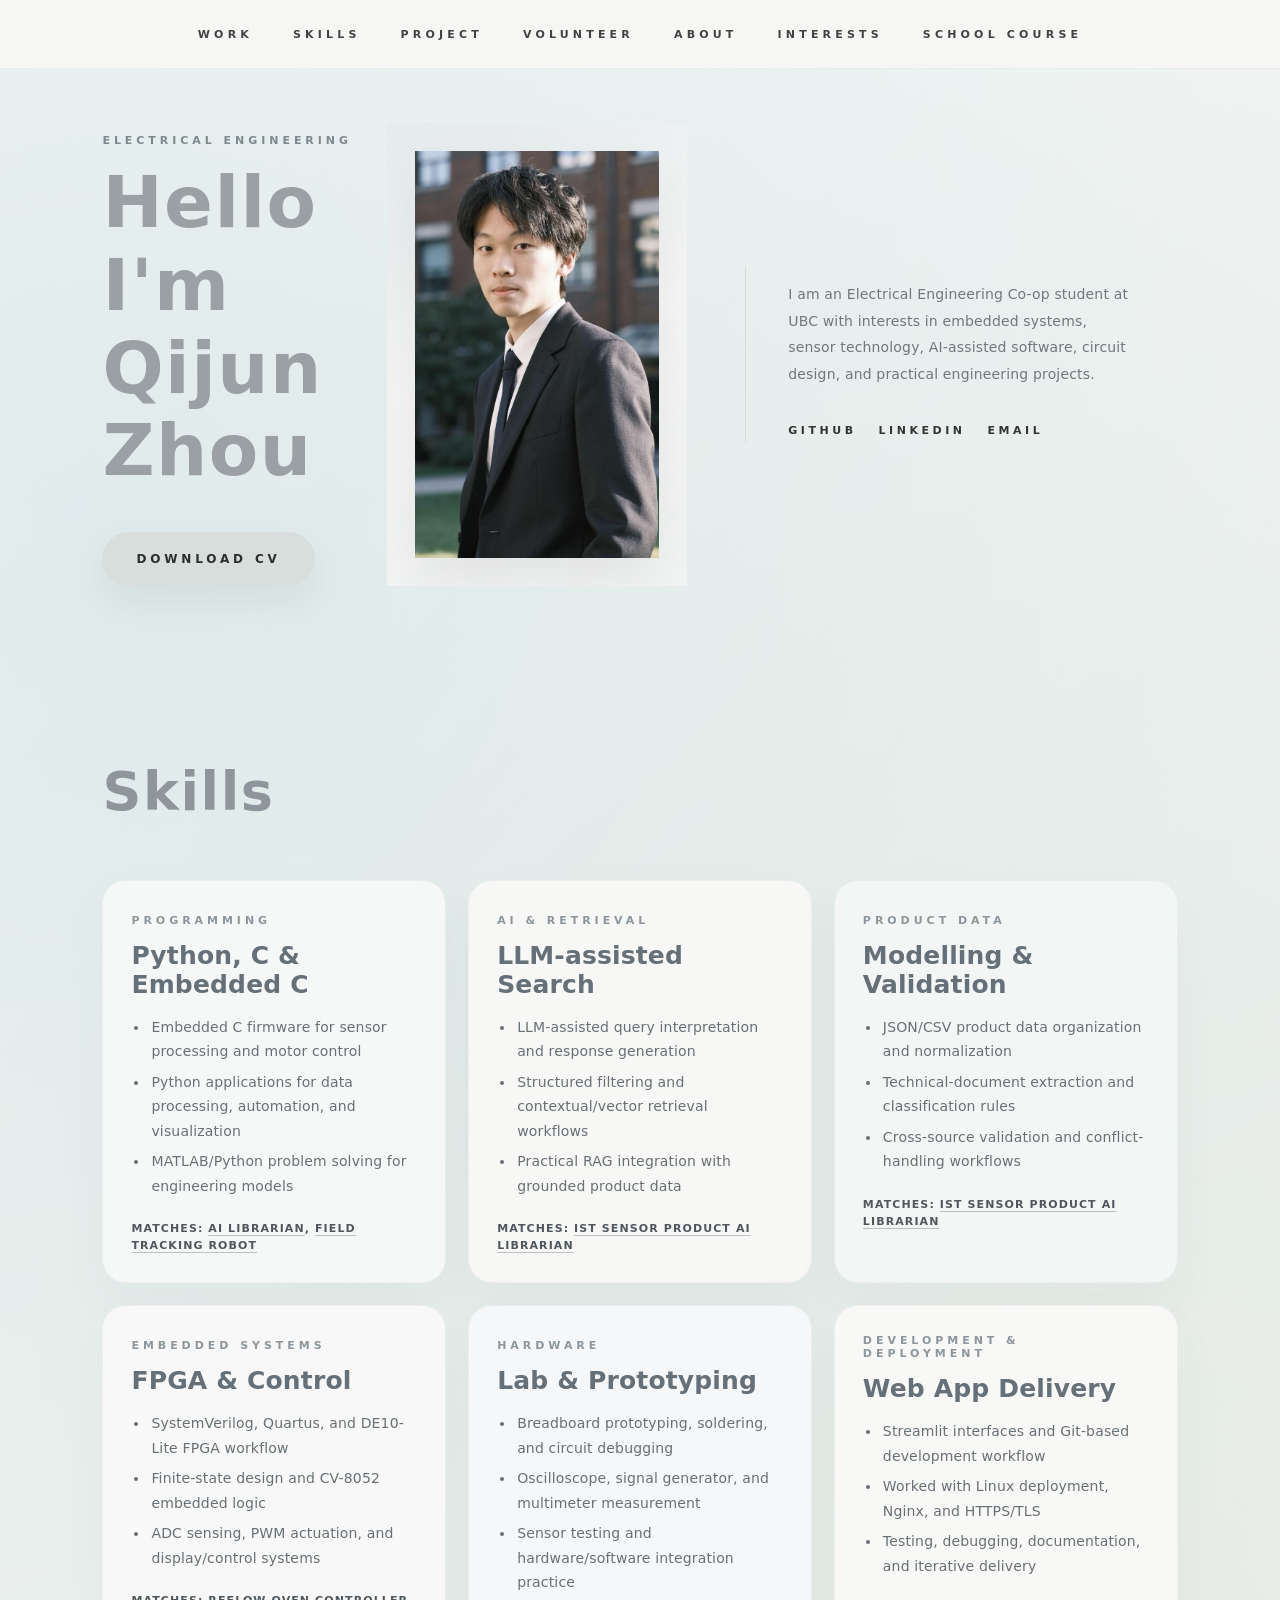
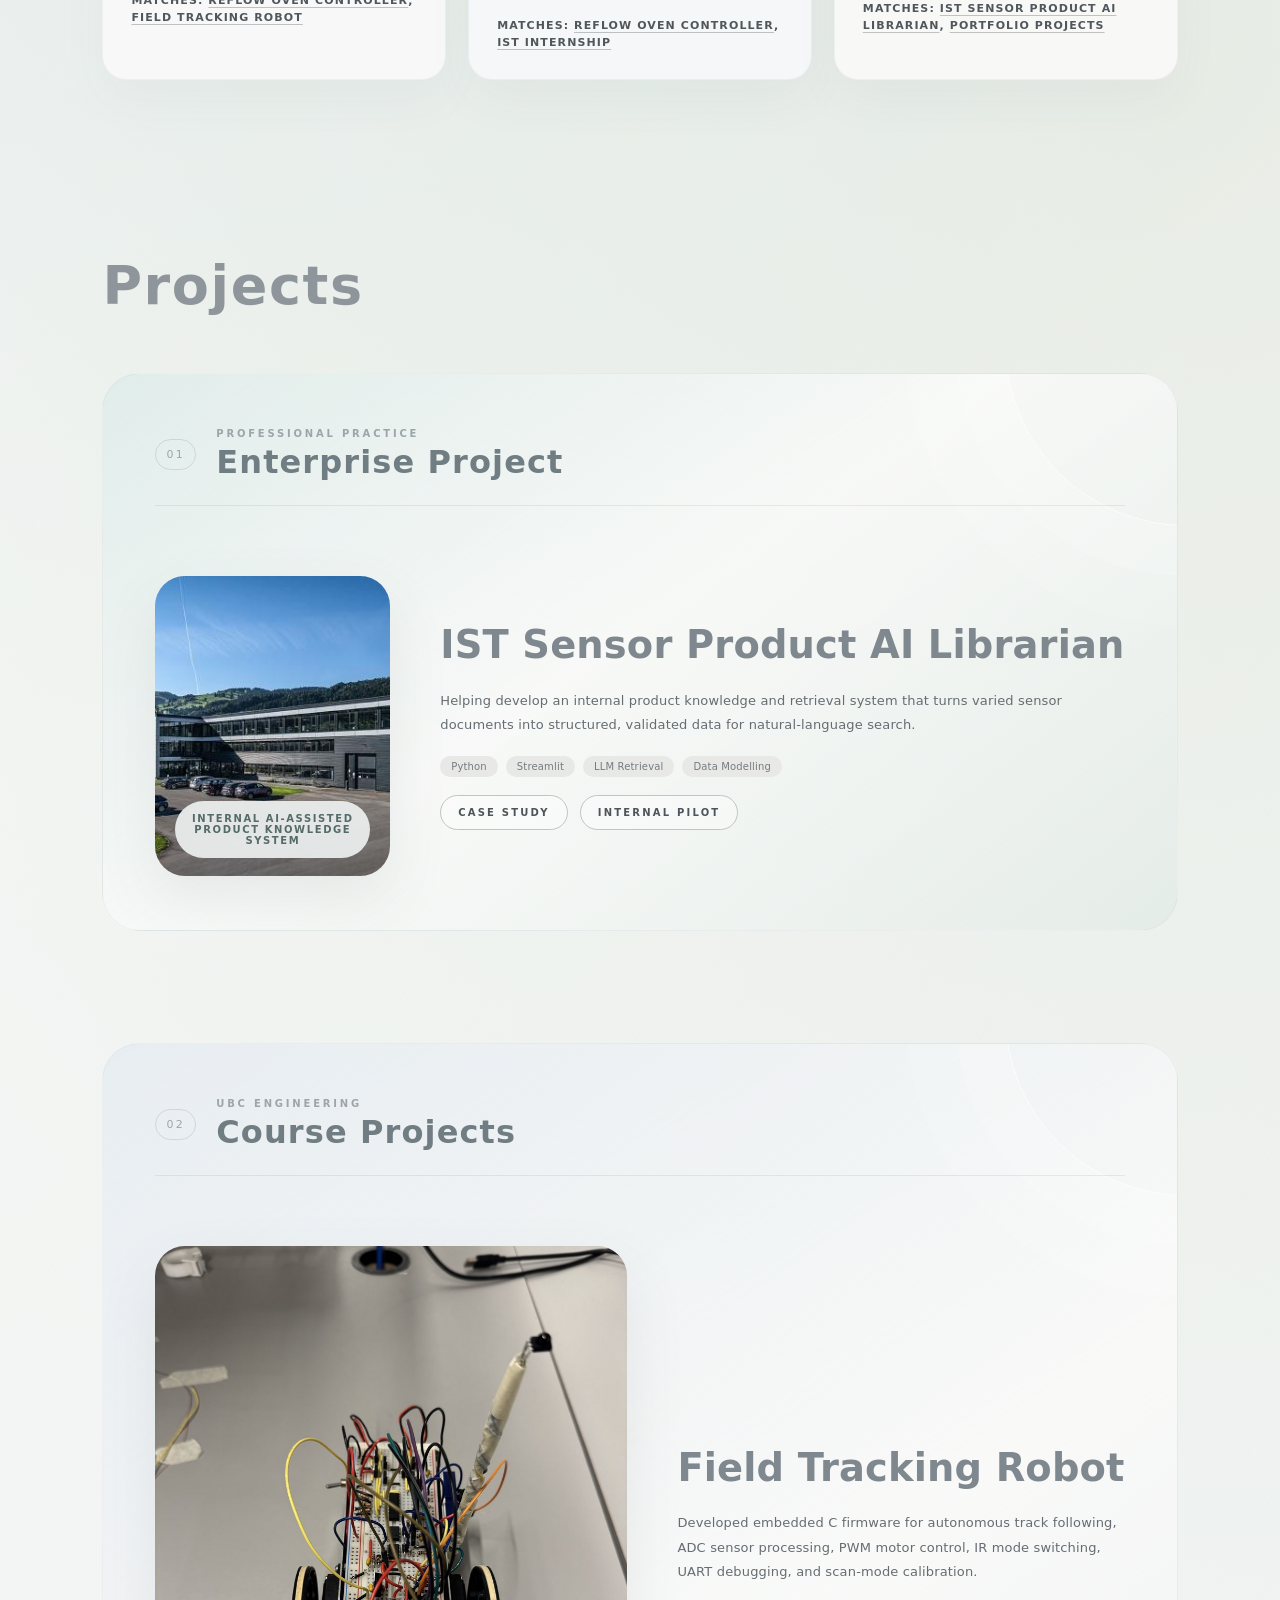
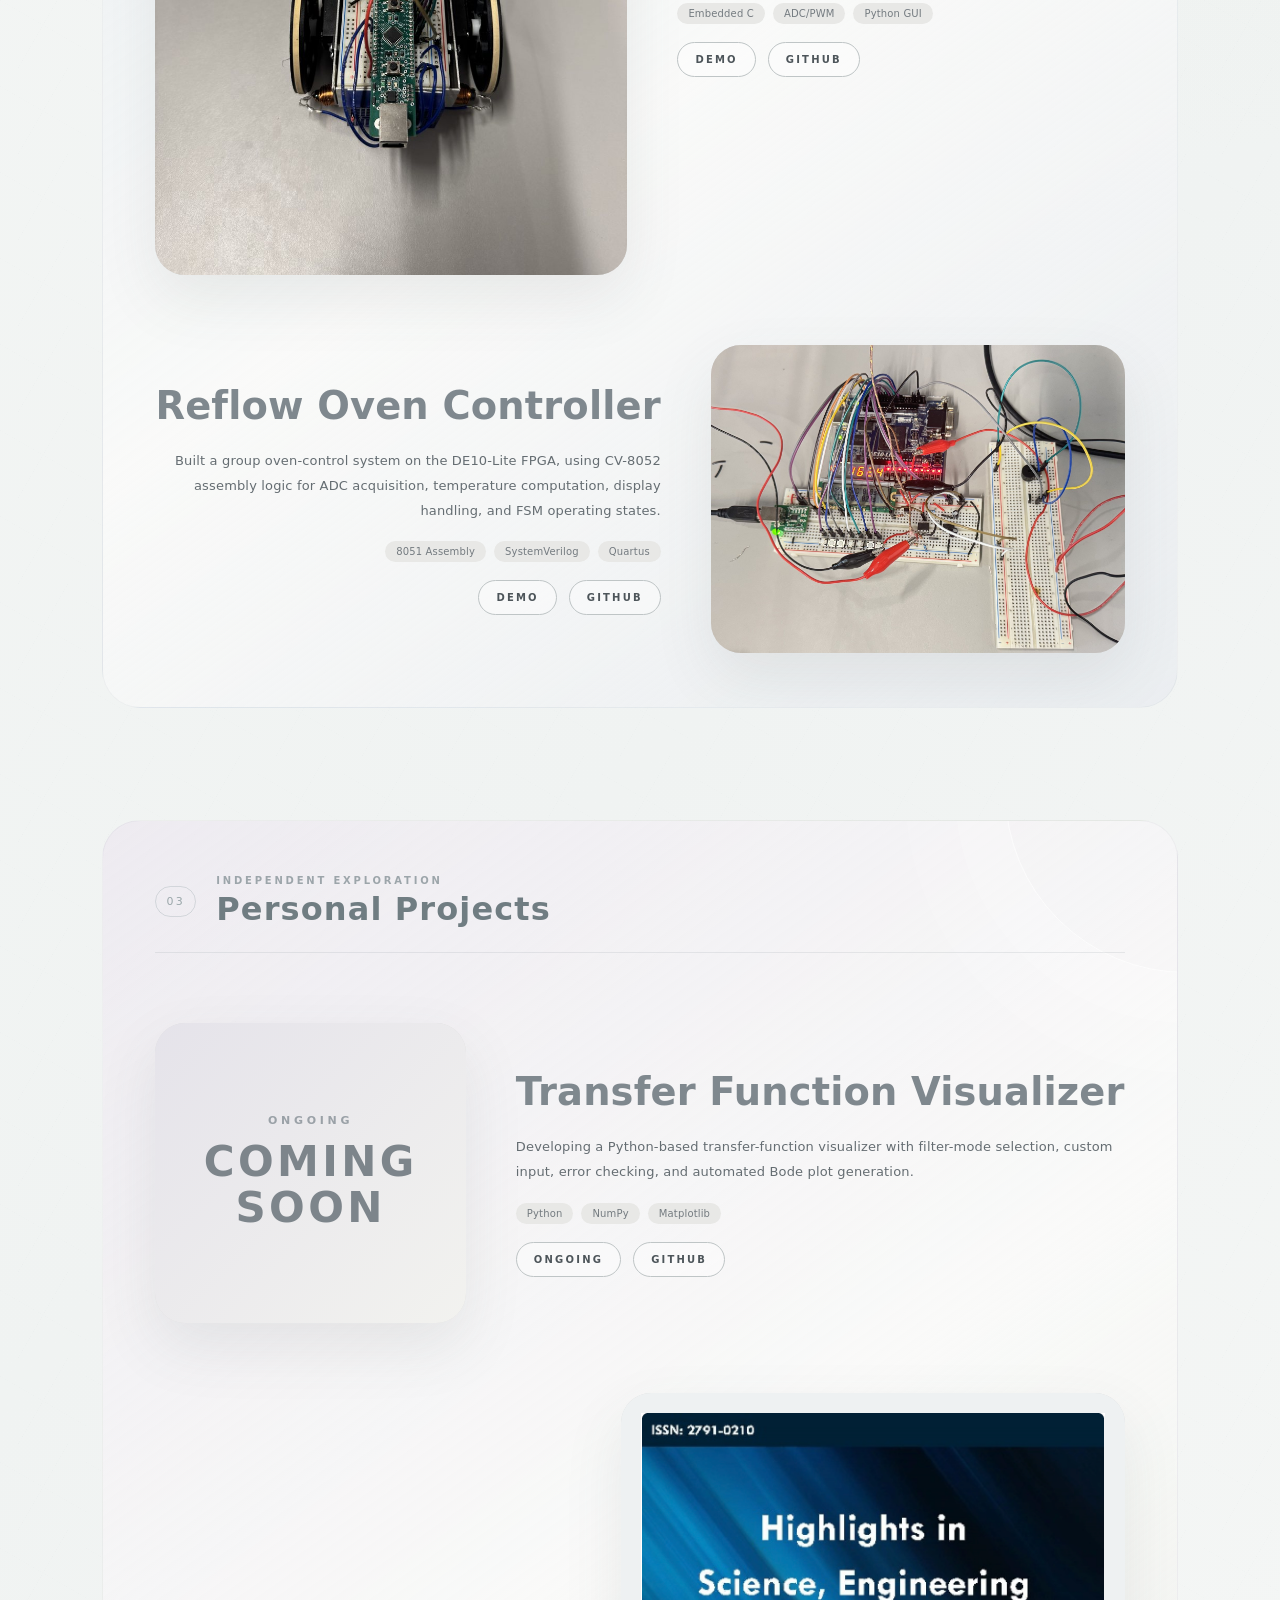
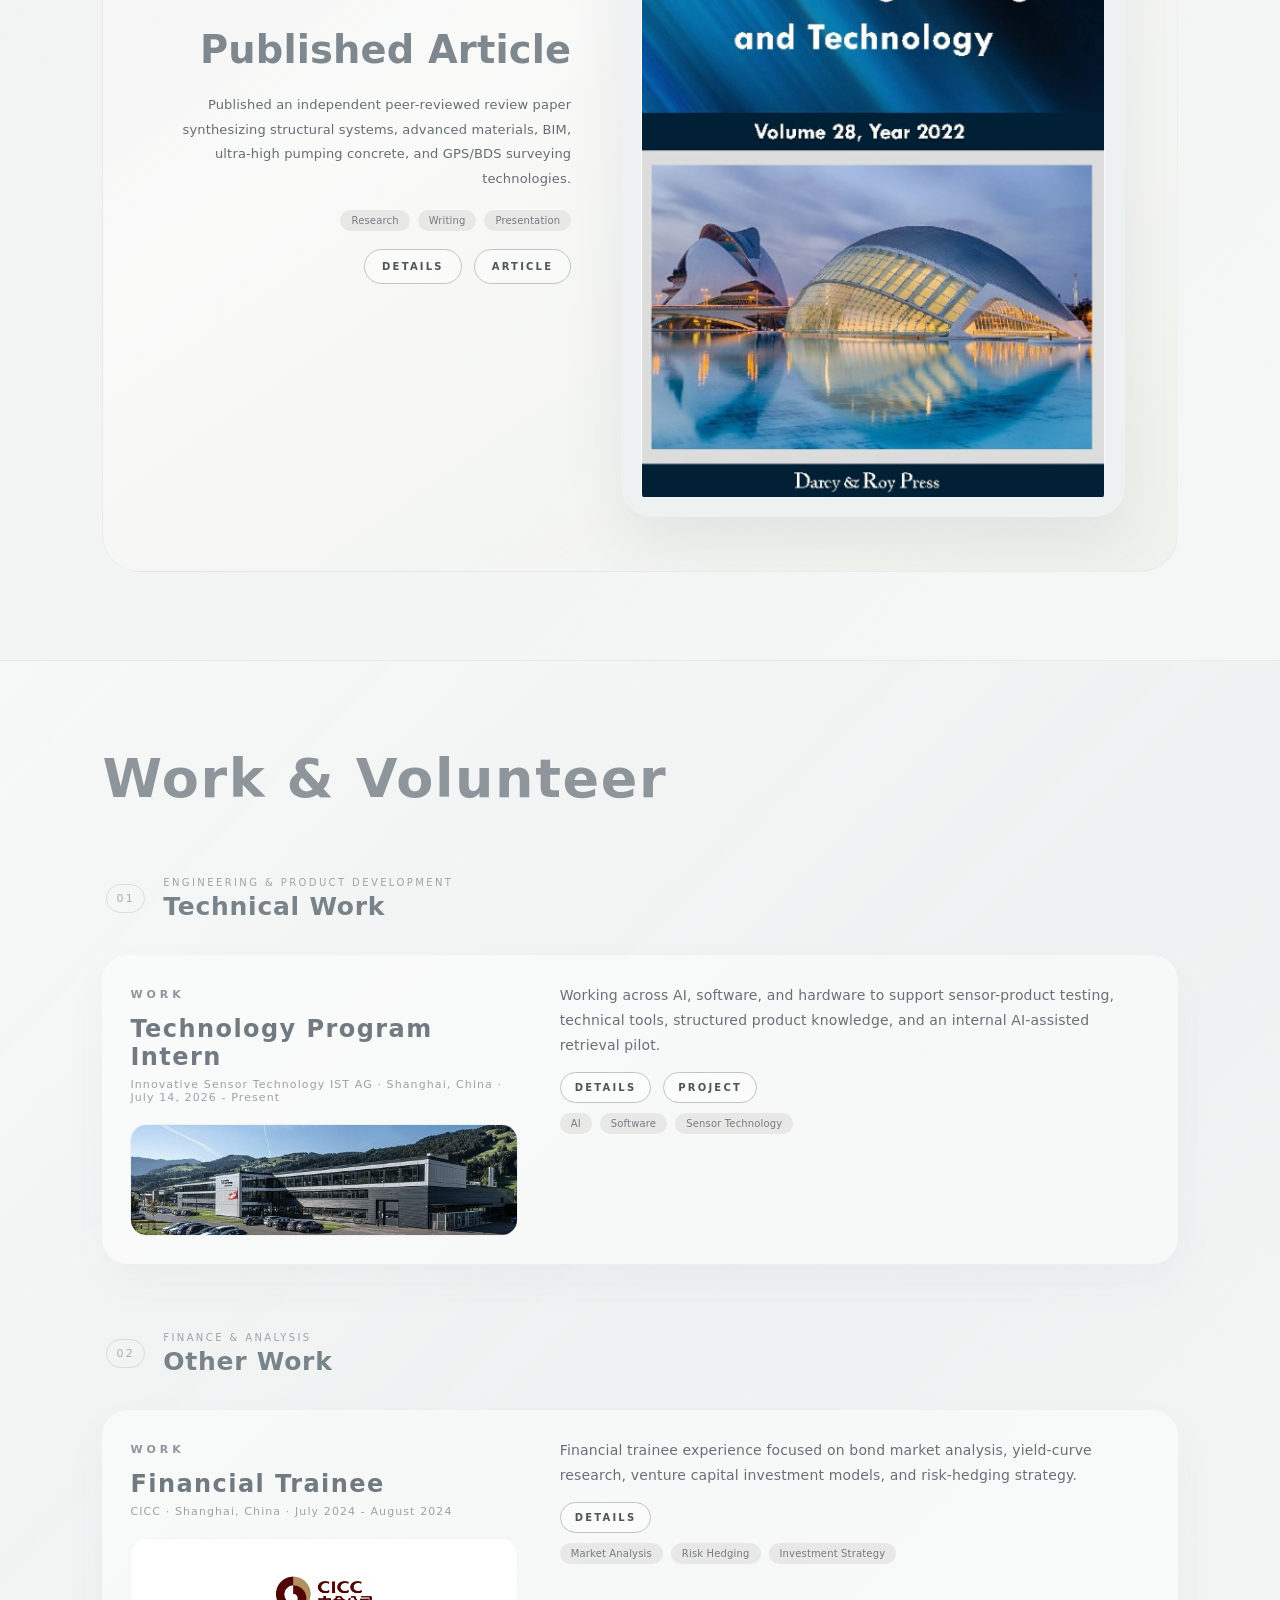
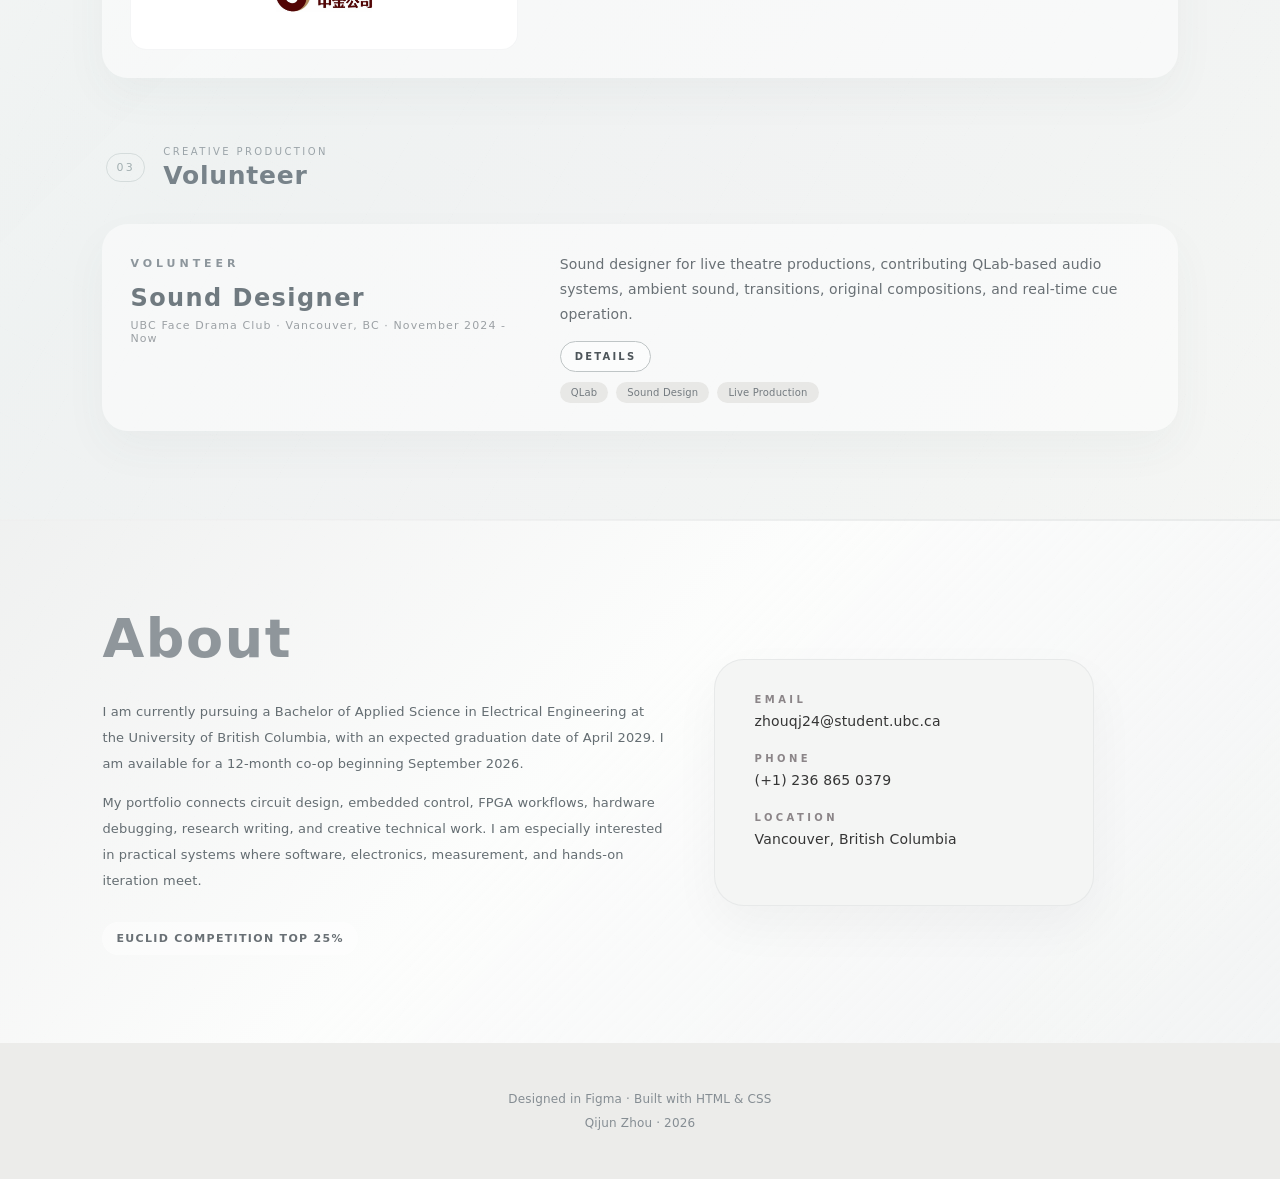
==== commit d78c5fcb: "update the image" ====
--- a/index.html
+++ b/index.html
@@ -46,63 +46,63 @@
       <div class="skills-grid">
         <article class="skill-card">
           <div class="subsection-label">Programming</div>
-          <h3>C, Embedded C & Python</h3>
+          <h3>Python, C & Embedded C</h3>
           <ul class="skill-list">
             <li>Embedded C firmware for sensor processing and motor control</li>
-            <li>Python prototypes for GUI control and data visualization</li>
+            <li>Python applications for data processing, automation, and visualization</li>
             <li>MATLAB/Python problem solving for engineering models</li>
           </ul>
-          <div class="skill-match">Matches: <a href="#project-reflow">Reflow Oven Controller</a>, <a href="#project-transfer">Transfer Function Visualizer</a></div>
-        </article>
-        <article class="skill-card">
-          <div class="subsection-label">Digital Systems</div>
-          <h3>SystemVerilog & FPGA Flow</h3>
-          <ul class="skill-list">
-            <li>DE10-Lite FPGA development and Quartus workflow</li>
-            <li>CV-8052 soft-core deployment and SystemVerilog basics</li>
-            <li>Finite-state design for embedded control systems</li>
-          </ul>
-          <div class="skill-match">Matches: <a href="#project-reflow">Reflow Oven Controller</a>, <a href="courses.html">Computing Systems</a></div>
+          <div class="skill-match">Matches: <a href="#project-ist">AI Librarian</a>, <a href="#project-field">Field Tracking Robot</a></div>
+        </article>
+        <article class="skill-card">
+          <div class="subsection-label">AI & Retrieval</div>
+          <h3>LLM-assisted Search</h3>
+          <ul class="skill-list">
+            <li>LLM-assisted query interpretation and response generation</li>
+            <li>Structured filtering and contextual/vector retrieval workflows</li>
+            <li>Practical RAG integration with grounded product data</li>
+          </ul>
+          <div class="skill-match">Matches: <a href="#project-ist">IST Sensor Product AI Librarian</a></div>
+        </article>
+        <article class="skill-card">
+          <div class="subsection-label">Product Data</div>
+          <h3>Modelling & Validation</h3>
+          <ul class="skill-list">
+            <li>JSON/CSV product data organization and normalization</li>
+            <li>Technical-document extraction and classification rules</li>
+            <li>Cross-source validation and conflict-handling workflows</li>
+          </ul>
+          <div class="skill-match">Matches: <a href="#project-ist">IST Sensor Product AI Librarian</a></div>
+        </article>
+        <article class="skill-card">
+          <div class="subsection-label">Embedded Systems</div>
+          <h3>FPGA & Control</h3>
+          <ul class="skill-list">
+            <li>SystemVerilog, Quartus, and DE10-Lite FPGA workflow</li>
+            <li>Finite-state design and CV-8052 embedded logic</li>
+            <li>ADC sensing, PWM actuation, and display/control systems</li>
+          </ul>
+          <div class="skill-match">Matches: <a href="#project-reflow">Reflow Oven Controller</a>, <a href="#project-field">Field Tracking Robot</a></div>
         </article>
         <article class="skill-card">
           <div class="subsection-label">Hardware</div>
-          <h3>Lab Instruments & Prototyping</h3>
-          <ul class="skill-list">
-            <li>Hands-on breadboard prototyping and circuit debugging</li>
+          <h3>Lab & Prototyping</h3>
+          <ul class="skill-list">
+            <li>Breadboard prototyping, soldering, and circuit debugging</li>
             <li>Oscilloscope, signal generator, and multimeter measurement</li>
-            <li>Soldering, wiring, and hardware integration practice</li>
-          </ul>
-          <div class="skill-match">Matches: <a href="#project-reflow">Reflow Oven Controller</a>, <a href="courses.html">Circuit Courses</a></div>
-        </article>
-        <article class="skill-card">
-          <div class="subsection-label">Electrical</div>
-          <h3>Circuit Analysis & Design</h3>
-          <ul class="skill-list">
-            <li>Component-level circuit analysis and design reasoning</li>
-            <li>ADC sensing, PWM actuation, and display/control systems</li>
-            <li>Hands-on troubleshooting across hardware and software</li>
-          </ul>
-          <div class="skill-match">Matches: <a href="#project-reflow">Reflow Oven Controller</a>, <a href="#project-transfer">Transfer Function Visualizer</a></div>
-        </article>
-        <article class="skill-card">
-          <div class="subsection-label">Software Tools</div>
-          <h3>VS Code, Visual Studio & QLab</h3>
-          <ul class="skill-list">
-            <li>Git & GitHub workflow for source control and documentation</li>
-            <li>HTML/CSS portfolio development and Netlify deployment</li>
-            <li>QLab cue design for timing-sensitive live production</li>
-          </ul>
-          <div class="skill-match">Matches: <a href="#projects">Project Documentation</a>, <a href="#volunteer">Face Drama Club</a></div>
-        </article>
-        <article class="skill-card">
-          <div class="subsection-label">Communication</div>
-          <h3>Research & Technical Writing</h3>
-          <ul class="skill-list">
-            <li>Team communication focused on completing engineering tasks</li>
-            <li>Technical documentation, project explanation, and research writing</li>
-            <li>Mandarin and English collaboration in project settings</li>
-          </ul>
-          <div class="skill-match">Matches: <a href="project/research-paper.html">Published Article</a>, <a href="experience.html#work-cicc">CICC</a></div>
+            <li>Sensor testing and hardware/software integration practice</li>
+          </ul>
+          <div class="skill-match">Matches: <a href="#project-reflow">Reflow Oven Controller</a>, <a href="#work">IST Internship</a></div>
+        </article>
+        <article class="skill-card">
+          <div class="subsection-label">Development & Deployment</div>
+          <h3>Web App Delivery</h3>
+          <ul class="skill-list">
+            <li>Streamlit interfaces and Git-based development workflow</li>
+            <li>Worked with Linux deployment, Nginx, and HTTPS/TLS</li>
+            <li>Testing, debugging, documentation, and iterative delivery</li>
+          </ul>
+          <div class="skill-match">Matches: <a href="#project-ist">IST Sensor Product AI Librarian</a>, <a href="#projects">Portfolio Projects</a></div>
         </article>
       </div>
     </section>
@@ -110,12 +110,12 @@
     <section id="projects" class="section wrap">
       <h2 class="section-title">Projects</h2>
       <div class="projects">
+        <section class="project-group project-group-enterprise" aria-labelledby="enterprise-projects">
+          <div class="project-group-heading"><span>01</span><div><p>Professional Practice</p><h3 id="enterprise-projects">Enterprise Project</h3></div></div>
         <article id="project-ist" class="project-card">
           <a class="project-media" href="project/ist-ai-librarian.html" aria-label="Open IST Sensor Product AI Librarian project page">
-            <div class="art art-ist">
-              <span>Internal AI-assisted product knowledge system</span>
-              <strong>Sensor data<br>made searchable</strong>
-            </div>
+            <img class="project-image project-photo" src="assets/images/ist-headquarters.jpg" alt="Innovative Sensor Technology IST AG headquarters" />
+            <span class="project-image-label">Internal AI-assisted product knowledge system</span>
           </a>
           <div class="project-info">
             <h3 class="project-title"><a href="project/ist-ai-librarian.html">IST Sensor Product AI Librarian</a></h3>
@@ -124,7 +124,10 @@
             <div class="project-links"><a class="mini-btn" href="project/ist-ai-librarian.html">Case Study</a><span class="mini-btn status-label">Internal Pilot</span></div>
           </div>
         </article>
-
+        </section>
+
+        <section class="project-group project-group-course" aria-labelledby="course-projects">
+          <div class="project-group-heading"><span>02</span><div><p>UBC Engineering</p><h3 id="course-projects">Course Projects</h3></div></div>
         <article id="project-field" class="project-card">
           <a class="project-media" href="project/field-tracking-robot.html" aria-label="Open Field Tracking Robot project page">
             <img class="project-image project-photo" src="assets/images/field-tracking-robot.jpeg" alt="Field tracking robot prototype" />
@@ -148,7 +151,10 @@
             <div class="project-links"><a class="mini-btn" href="https://youtu.be/hFFiqIETEzM">Demo</a><a class="mini-btn" href="https://github.com/zidingyiz/Oven-Reflow-Control-System" target="_blank" rel="noreferrer">GitHub</a></div>
           </div>
         </article>
-
+        </section>
+
+        <section class="project-group project-group-personal" aria-labelledby="personal-projects">
+          <div class="project-group-heading"><span>03</span><div><p>Independent Exploration</p><h3 id="personal-projects">Personal Projects</h3></div></div>
         <article id="project-transfer" class="project-card">
           <a class="project-media" href="project/transfer-function-visualizer.html" aria-label="Open Transfer Function Visualizer project page">
             <div class="art art-lilac coming-soon">
@@ -175,6 +181,7 @@
             <div class="project-links"><a class="mini-btn" href="project/research-paper.html">Details</a><a class="mini-btn" href="https://doi.org/10.54097/hset.v28i.4100" target="_blank" rel="noreferrer">Article</a></div>
           </div>
         </article>
+        </section>
       </div>
     </section>
 
@@ -182,11 +189,13 @@
       <div class="wrap">
         <h2 class="section-title">Work & Volunteer</h2>
         <div class="work-list">
+          <div class="work-category-title"><span>01</span><div><small>Engineering & Product Development</small><strong>Technical Work</strong></div></div>
           <article class="work-row">
             <div>
               <div class="subsection-label">Work</div>
               <h3 class="work-name"><a href="experience.html#work-ist">Technology Program Intern</a></h3>
               <div class="date">Innovative Sensor Technology IST AG · Shanghai, China · July 14, 2026 - Present</div>
+              <img class="work-company-image" src="assets/images/ist-headquarters.jpg" alt="Innovative Sensor Technology IST AG headquarters" />
             </div>
             <div>
               <p class="work-desc">Working across AI, software, and hardware to support sensor-product testing, technical tools, structured product knowledge, and an internal AI-assisted retrieval pilot.</p>
@@ -194,11 +203,13 @@
               <div class="tags"><span class="tag">AI</span><span class="tag">Software</span><span class="tag">Sensor Technology</span></div>
             </div>
           </article>
+          <div class="work-category-title"><span>02</span><div><small>Finance & Analysis</small><strong>Other Work</strong></div></div>
           <article class="work-row">
             <div>
               <div class="subsection-label">Work</div>
               <h3 class="work-name"><a href="experience.html#work-cicc">Financial Trainee</a></h3>
               <div class="date">CICC · Shanghai, China · July 2024 - August 2024</div>
+              <img class="work-company-image work-company-logo" src="assets/images/cicc-logo.png" alt="CICC corporate logo" />
             </div>
             <div>
               <p class="work-desc">Financial trainee experience focused on bond market analysis, yield-curve research, venture capital investment models, and risk-hedging strategy.</p>
@@ -206,6 +217,7 @@
               <div class="tags"><span class="tag">Market Analysis</span><span class="tag">Risk Hedging</span><span class="tag">Investment Strategy</span></div>
             </div>
           </article>
+          <div class="work-category-title"><span>03</span><div><small>Creative Production</small><strong>Volunteer</strong></div></div>
           <article id="volunteer" class="work-row">
             <div>
               <div class="subsection-label">Volunteer</div>
--- a/style.css
+++ b/style.css
@@ -16,8 +16,11 @@
 body{
   margin:0;
   background:
-    radial-gradient(circle at 12% 8%, rgba(221,228,232,.48), transparent 32%),
-    linear-gradient(135deg,#f8f8f6 0%,#f2f3f2 52%,#fbfbfa 100%);
+    radial-gradient(circle at 8% 7%,rgba(182,210,218,.34),transparent 25%),
+    radial-gradient(circle at 92% 22%,rgba(219,226,211,.42),transparent 28%),
+    linear-gradient(120deg,transparent 0 49.8%,rgba(116,139,145,.035) 50%,transparent 50.2%) 0 0/86px 86px,
+    linear-gradient(30deg,transparent 0 49.8%,rgba(116,139,145,.025) 50%,transparent 50.2%) 0 0/86px 86px,
+    linear-gradient(135deg,#f8f9f7 0%,#f0f3f2 52%,#fbfbfa 100%);
   color:var(--text);
   font-family:Inter,ui-sans-serif,system-ui,-apple-system,BlinkMacSystemFont,"Segoe UI",sans-serif;
   letter-spacing:.01em;
@@ -63,11 +66,19 @@
 .section-title{font-size:54px;line-height:1.1;margin:0 0 58px;font-weight:900;color:#8f969b;letter-spacing:.03em}
 .work-band{background:linear-gradient(135deg,rgba(255,255,255,.36),rgba(226,231,233,.34) 48%,rgba(235,237,235,.34));border-top:1px solid rgba(0,0,0,.035);border-bottom:1px solid rgba(0,0,0,.035)}
 .work-list{display:grid;gap:34px}
+.work-category-title{display:flex;align-items:center;gap:18px;margin-top:24px;padding:10px 4px 0;color:#78838a}
+.work-category-title:first-child{margin-top:0}
+.work-category-title>span{font-size:11px;letter-spacing:.22em;color:#a2afb1;border:1px solid rgba(125,145,148,.24);border-radius:999px;padding:7px 9px}
+.work-category-title small,.work-category-title strong{display:block}
+.work-category-title small{font-size:10px;letter-spacing:.24em;text-transform:uppercase;color:#9ba4a9;margin-bottom:4px}
+.work-category-title strong{font-size:25px;letter-spacing:.03em}
 .work-row{display:grid;grid-template-columns:38% 1fr;gap:42px;align-items:start;padding:28px;border-radius:26px;background:rgba(255,255,255,.46);box-shadow:0 18px 45px rgba(80,86,90,.045)}
 .work-name{font-size:24px;margin:0;color:#707a80;letter-spacing:.06em}
 .work-name a{color:inherit;text-decoration:none}
 .work-name a:hover{color:#4f575c}
 .date{font-size:11px;letter-spacing:.1em;color:#9ca1a5;margin-top:7px}
+.work-company-image{display:block;width:100%;height:112px;object-fit:cover;border-radius:16px;margin-top:20px;filter:saturate(.78);border:1px solid rgba(119,130,137,.08)}
+.work-company-logo{object-fit:contain;background:#fff;padding:15px}
 .work-desc{font-size:14px;line-height:1.8;color:#697075;margin:0}
 .tags,.project-skill-tags{display:flex;gap:8px;flex-wrap:wrap;margin-top:10px}
 .tag,.project-skill-tags span{font-size:10px;border-radius:999px;background:#e8e8e6;color:#747b80;padding:5px 11px}
@@ -85,13 +96,23 @@
 .skill-match{margin-top:22px;color:#50575c;font-size:11px;letter-spacing:.1em;line-height:1.55;text-transform:uppercase;font-weight:850}
 .skill-match a{color:#50575c;text-decoration:underline;text-decoration-thickness:1px;text-underline-offset:3px;text-decoration-color:rgba(80,87,92,.34)}
 .skill-match a:hover{color:#1f2528;text-decoration-color:#1f2528}
-.projects{display:grid;gap:86px}
+.projects{display:grid;gap:112px}
+.project-group{display:grid;gap:70px;position:relative;padding:54px 52px;border-radius:38px;border:1px solid rgba(119,130,137,.08);overflow:hidden}
+.project-group::before{content:"";position:absolute;width:360px;height:360px;border-radius:50%;right:-190px;top:-210px;border:1px solid rgba(255,255,255,.7);box-shadow:0 0 0 50px rgba(255,255,255,.13),0 0 0 100px rgba(255,255,255,.08)}
+.project-group-enterprise{background:linear-gradient(145deg,rgba(218,234,232,.64),rgba(249,250,249,.85) 48%,rgba(218,231,227,.42))}
+.project-group-course{background:linear-gradient(145deg,rgba(224,232,241,.58),rgba(250,250,249,.88) 52%,rgba(225,229,238,.4))}
+.project-group-personal{background:linear-gradient(145deg,rgba(235,228,239,.56),rgba(250,250,249,.88) 52%,rgba(232,235,224,.42))}
+.project-group-heading{position:relative;z-index:1;display:flex;align-items:center;gap:20px;border-bottom:1px solid rgba(113,126,132,.14);padding-bottom:24px}
+.project-group-heading>span{font-size:11px;letter-spacing:.22em;color:#9aa7aa;border:1px solid rgba(125,145,148,.25);border-radius:999px;padding:8px 10px}
+.project-group-heading p{margin:0 0 4px;font-size:10px;letter-spacing:.28em;text-transform:uppercase;color:#9ca5aa;font-weight:800}
+.project-group-heading h3{margin:0;font-size:32px;color:#707d82;letter-spacing:.035em}
 .project-card{display:grid;grid-template-columns:1.15fr .95fr;gap:50px;align-items:center}
-.project-card:nth-child(even){grid-template-columns:.95fr 1.15fr}
-.project-card:nth-child(even) .project-media{order:2}
-.project-card:nth-child(even) .project-info{text-align:right}
-.project-card:nth-child(even) .project-links,.project-card:nth-child(even) .project-skill-tags{justify-content:flex-end}
-.project-media{display:block;min-height:300px;border-radius:30px;overflow:hidden;text-decoration:none;background:#ddd;box-shadow:0 24px 60px rgba(80,86,90,.1)}
+.project-group .project-card:nth-of-type(even){grid-template-columns:.95fr 1.15fr}
+.project-group .project-card:nth-of-type(even) .project-media{order:2}
+.project-group .project-card:nth-of-type(even) .project-info{text-align:right}
+.project-group .project-card:nth-of-type(even) .project-links,.project-group .project-card:nth-of-type(even) .project-skill-tags{justify-content:flex-end}
+.project-media{display:block;position:relative;min-height:300px;border-radius:30px;overflow:hidden;text-decoration:none;background:#ddd;box-shadow:0 24px 60px rgba(80,86,90,.1)}
+.project-image-label{position:absolute;left:20px;right:20px;bottom:18px;padding:12px 16px;border-radius:999px;background:rgba(244,248,247,.88);backdrop-filter:blur(10px);color:#546b68;font-size:10px;letter-spacing:.16em;text-transform:uppercase;text-align:center;font-weight:850}
 .project-image{width:100%;height:100%;min-height:300px;display:block;object-fit:contain;background:#eef1f2;padding:20px}
 .project-photo{object-fit:cover;padding:0}
 .art{height:100%;min-height:300px;display:flex;align-items:center;justify-content:center;position:relative}
@@ -121,6 +142,13 @@
 .architecture-node{flex:1 1 130px;min-width:120px;padding:18px 12px;border-radius:16px;background:#f1f5f4;border:1px solid rgba(91,119,114,.12);text-align:center;color:#596d69;font-size:12px;line-height:1.55;font-weight:750}
 .architecture-arrow{display:flex;align-items:center;color:#9aaba8;font-size:20px}
 .confidentiality-note{border-left:3px solid #a9bdb9;padding-left:18px}
+.company-figure{margin:34px 0 0;border-radius:28px;overflow:hidden;background:#eef2f1;border:1px solid rgba(110,127,129,.1)}
+.company-figure img{display:block;width:100%}
+.company-figure-hero img{height:min(42vw,430px);object-fit:cover}
+.company-figure-logo{float:right;width:min(42%,390px);margin:0 0 24px 34px;background:#fff}
+.company-figure-logo img{aspect-ratio:16/9;object-fit:contain;padding:24px}
+.company-figure figcaption{padding:11px 16px;color:#879196;font-size:10px;letter-spacing:.08em;background:rgba(255,255,255,.72)}
+.company-figure figcaption a{color:#657278;text-underline-offset:3px}
 .about-band{background:linear-gradient(135deg,rgba(235,237,236,.62),rgba(255,255,255,.62) 45%,rgba(226,231,233,.32));border-top:1px solid rgba(0,0,0,.035)}
 .about-grid{display:grid;grid-template-columns:1.1fr .9fr;gap:44px;align-items:center}
 .about-grid .section-title{margin-bottom:30px}
@@ -198,17 +226,19 @@
 .placeholder-strip{margin-top:28px;min-height:180px;display:flex;align-items:center;justify-content:center;background:#eef1f1;border-radius:22px;color:#7f888e;letter-spacing:.12em;text-transform:uppercase;font-size:12px;text-align:center;padding:20px}
 @media(max-width:980px){
   .nav-inner{gap:22px;overflow-x:auto;justify-content:flex-start;padding:0 18px}
-  .hero,.hero-panel,.project-card,.project-card:nth-child(even),.about-grid,.content-grid,.skills-grid,.course-hero-inner{grid-template-columns:1fr}
+  .hero,.hero-panel,.project-card,.project-group .project-card:nth-of-type(even),.about-grid,.content-grid,.skills-grid,.course-hero-inner{grid-template-columns:1fr}
   .hero-title{font-size:52px}
   .hero-copy{border-left:0;padding-left:0}
   .hero-visual{min-height:260px}
   .section-title,.page-title{font-size:42px}
   .work-row{grid-template-columns:1fr}
-  .project-card:nth-child(even) .project-media{order:0}
-  .project-card:nth-child(even) .project-info{text-align:left}
-  .project-card:nth-child(even) .project-links,.project-card:nth-child(even) .project-skill-tags{justify-content:flex-start}
+  .project-group{padding:34px 24px;gap:48px}
+  .project-group .project-card:nth-of-type(even) .project-media{order:0}
+  .project-group .project-card:nth-of-type(even) .project-info{text-align:left}
+  .project-group .project-card:nth-of-type(even) .project-links,.project-group .project-card:nth-of-type(even) .project-skill-tags{justify-content:flex-start}
   .project-title a{white-space:normal}
   .architecture-arrow{transform:rotate(90deg);flex-basis:100%;justify-content:center;height:12px}
+  .company-figure-logo{float:none;width:100%;margin:24px 0}
   .course-grade{white-space:normal;text-align:right}
   .ubc-mark{justify-self:start}
   .audio-item,.feature-audio{grid-template-columns:1fr}
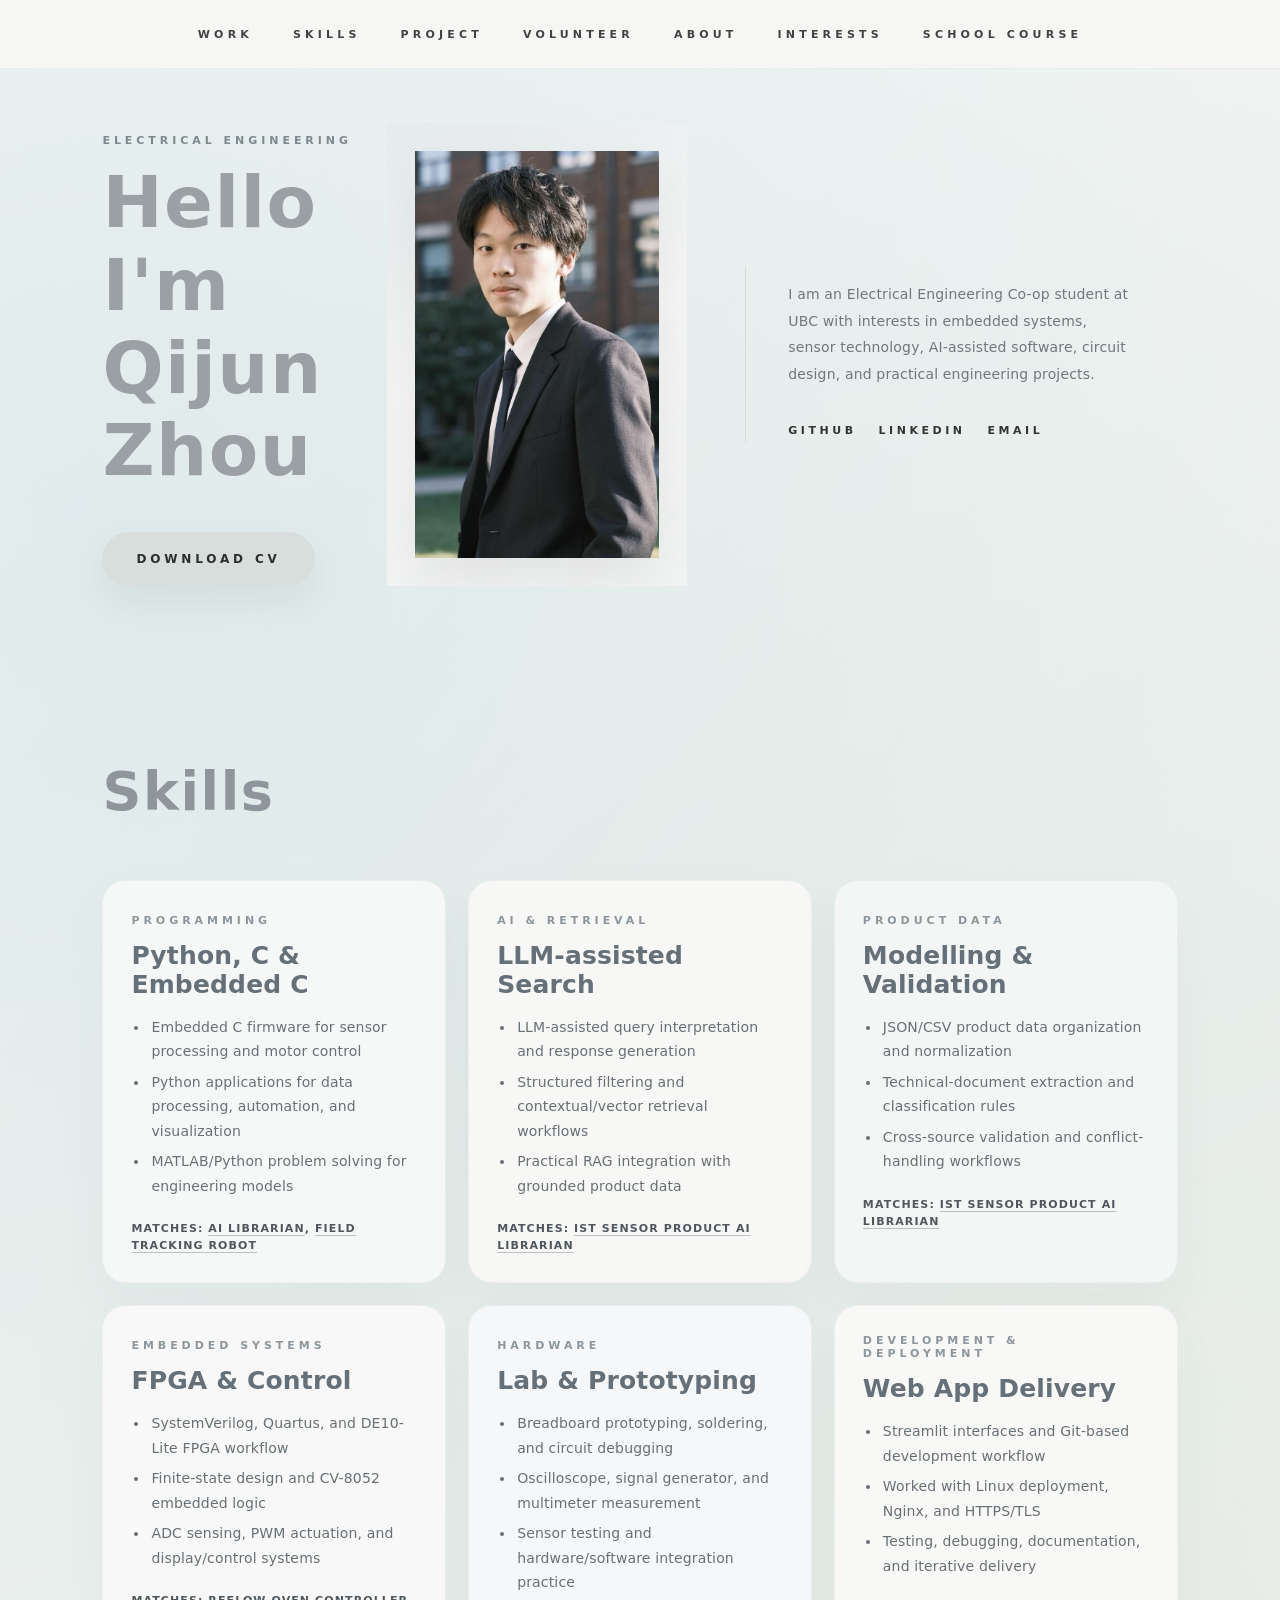
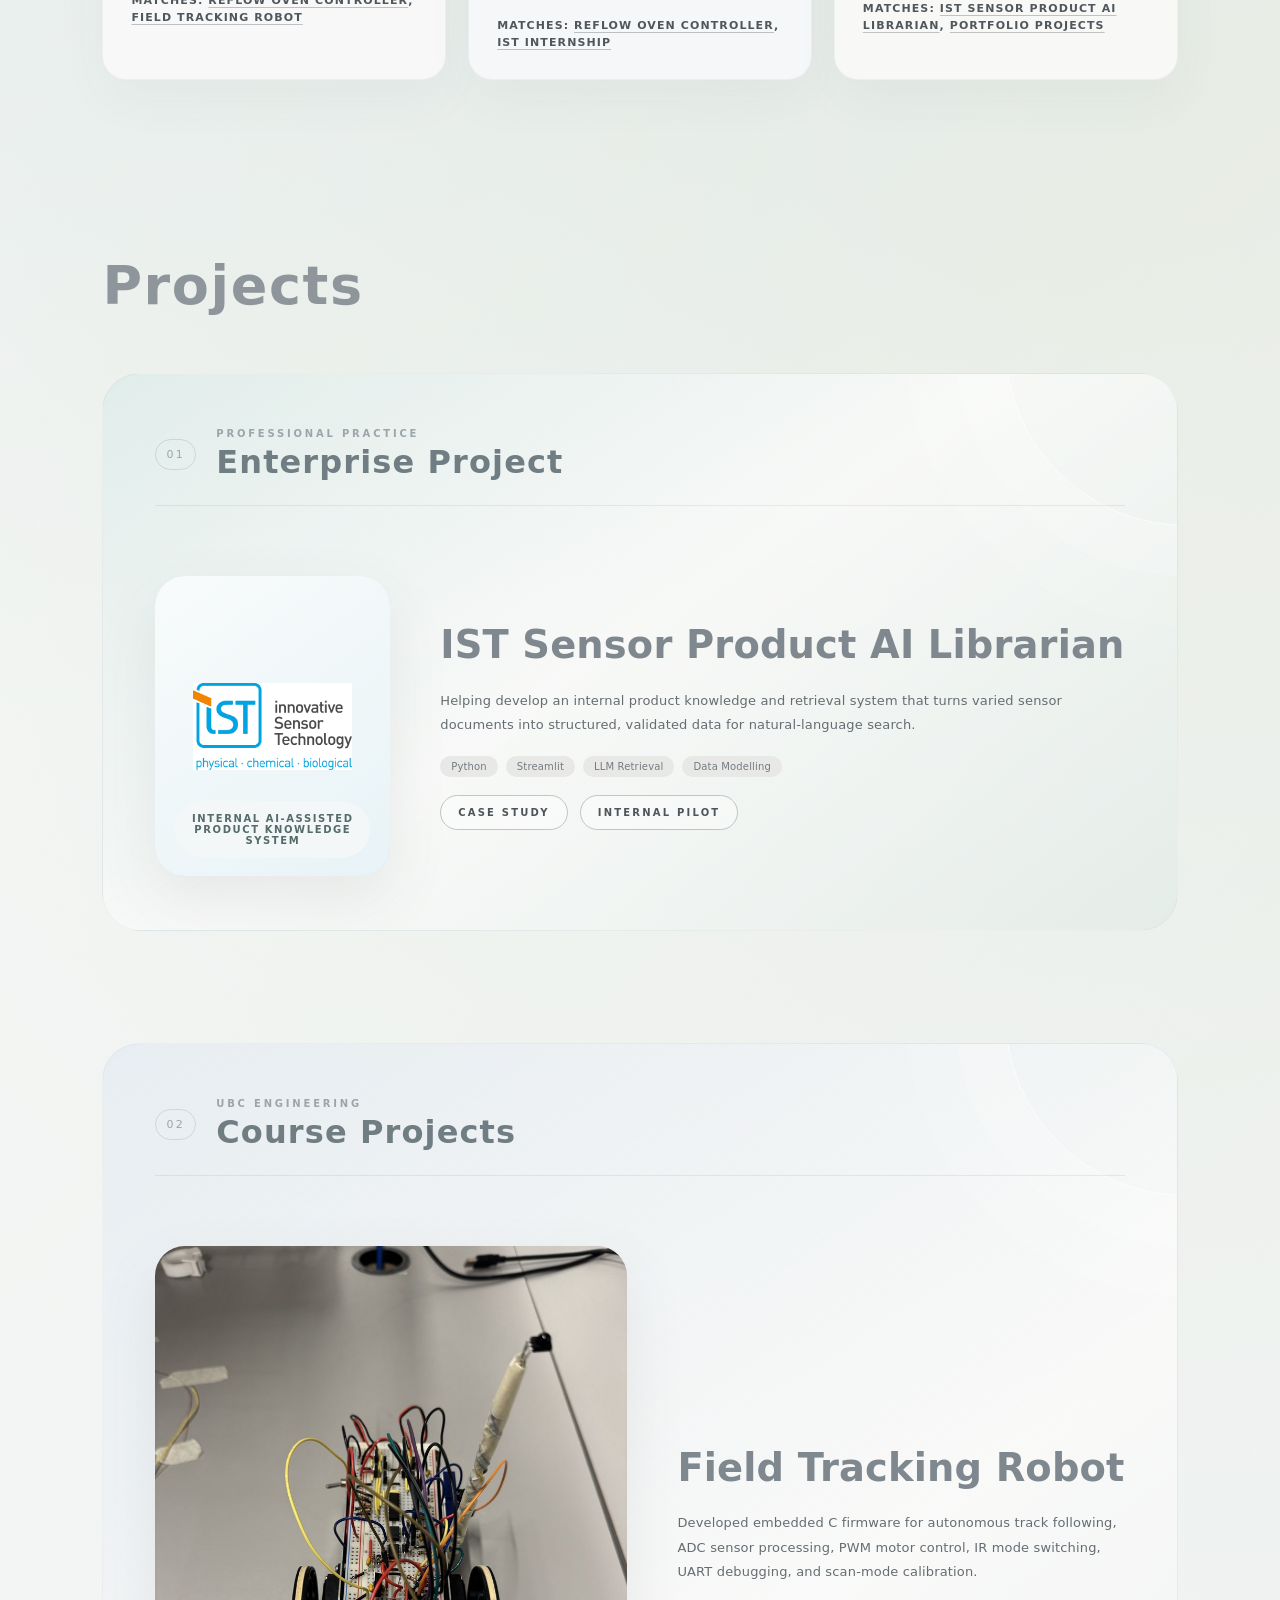
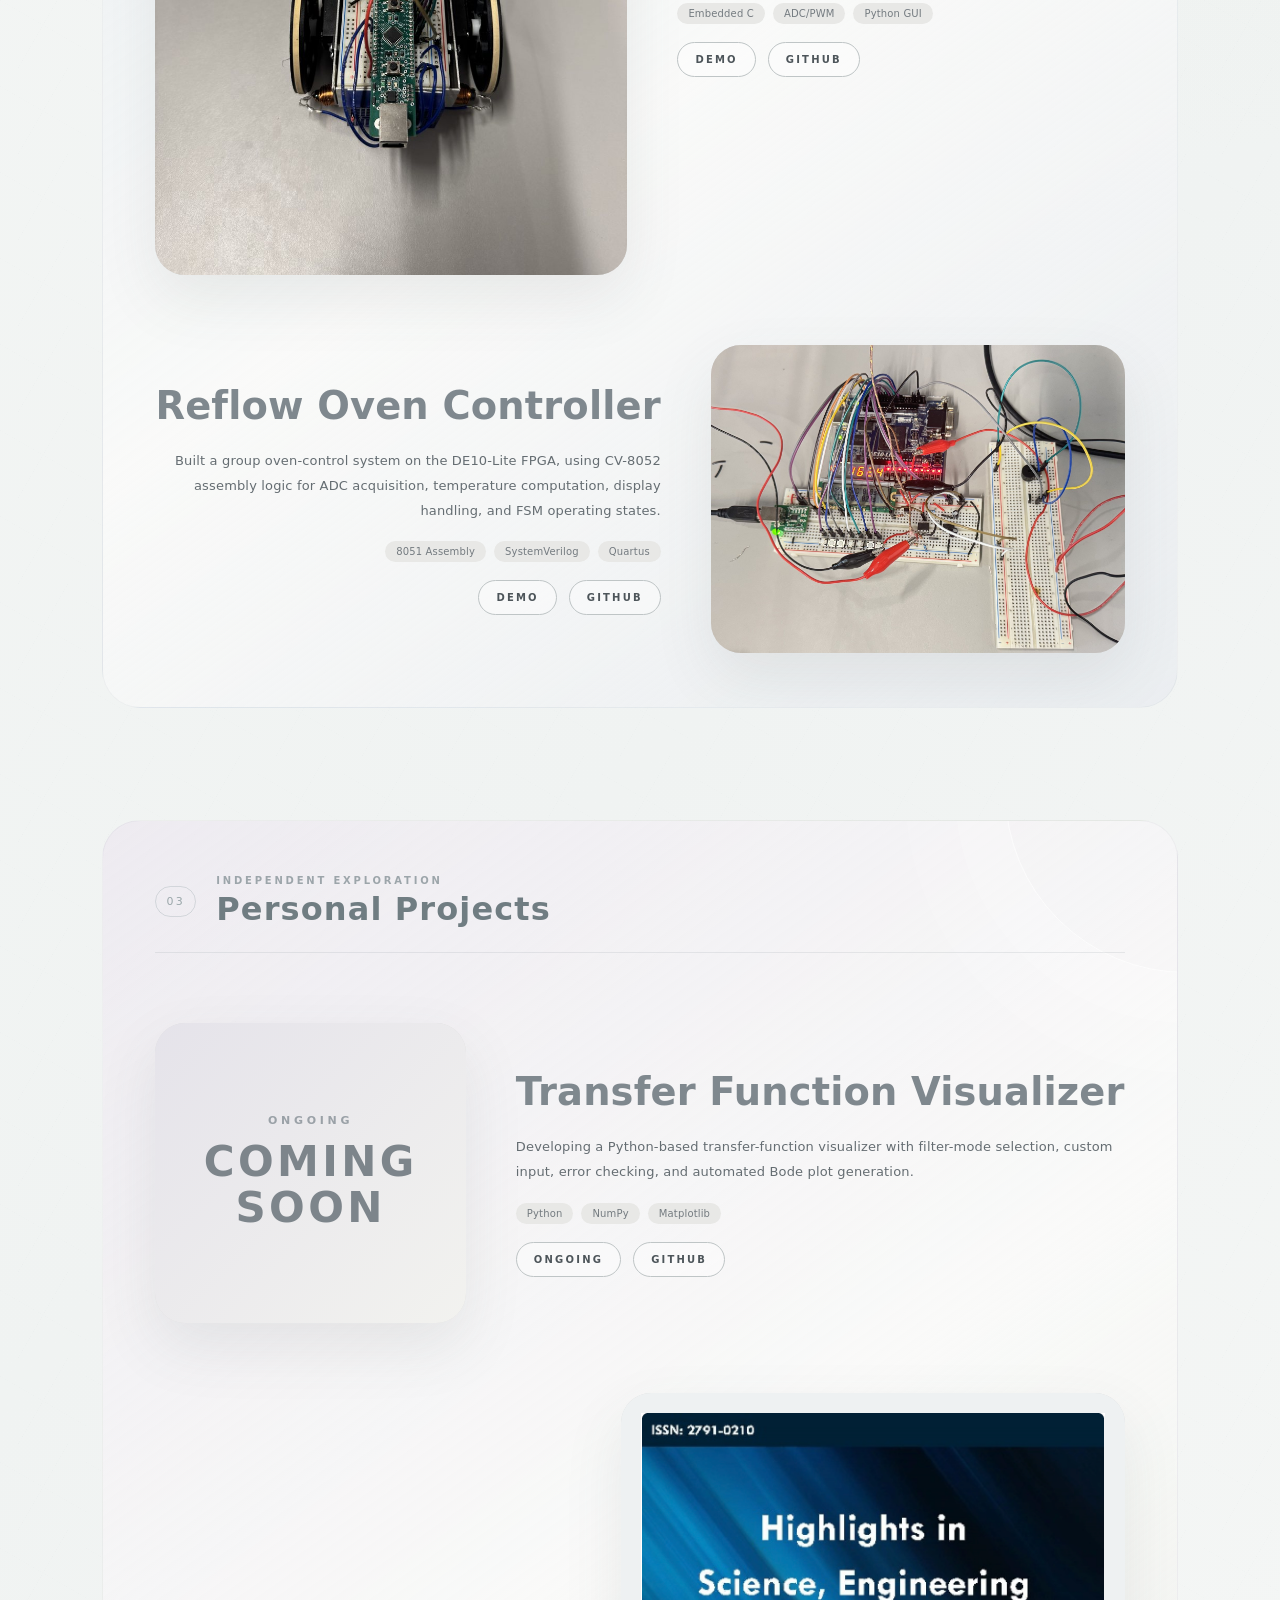
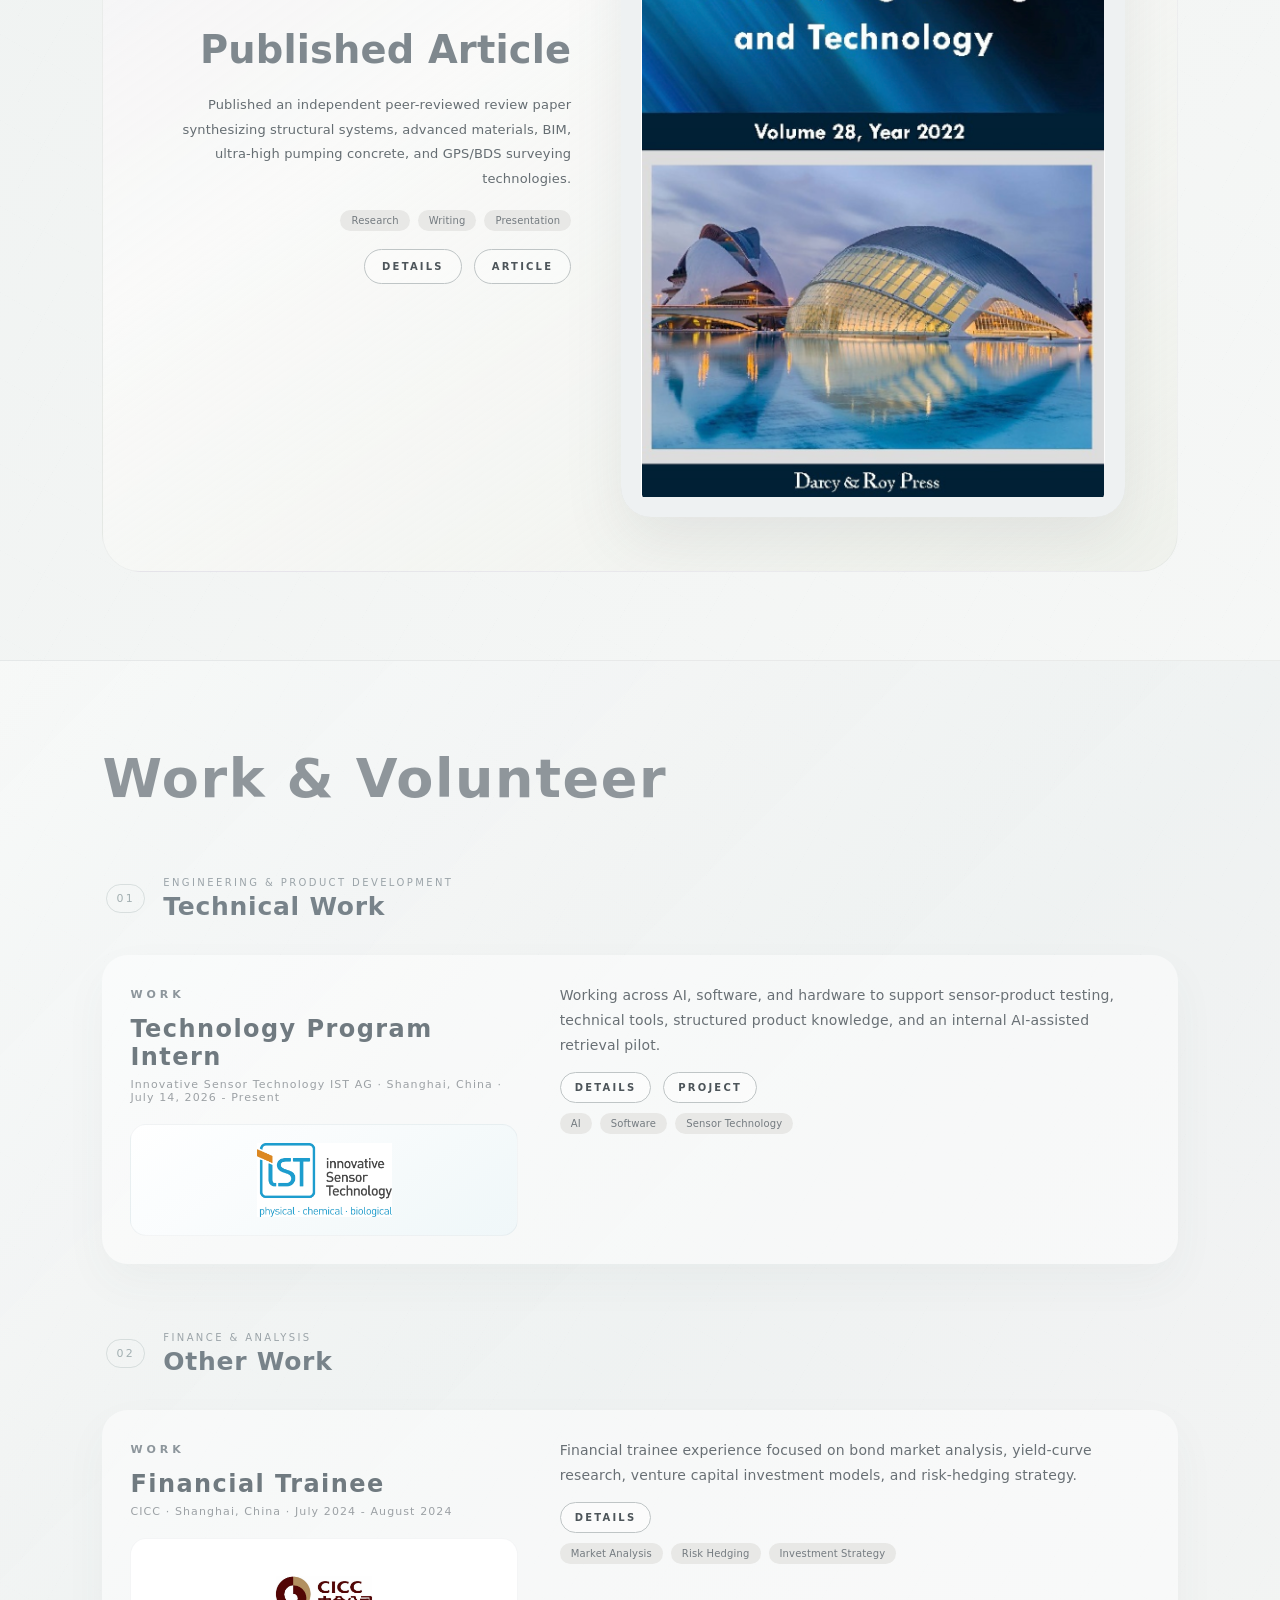
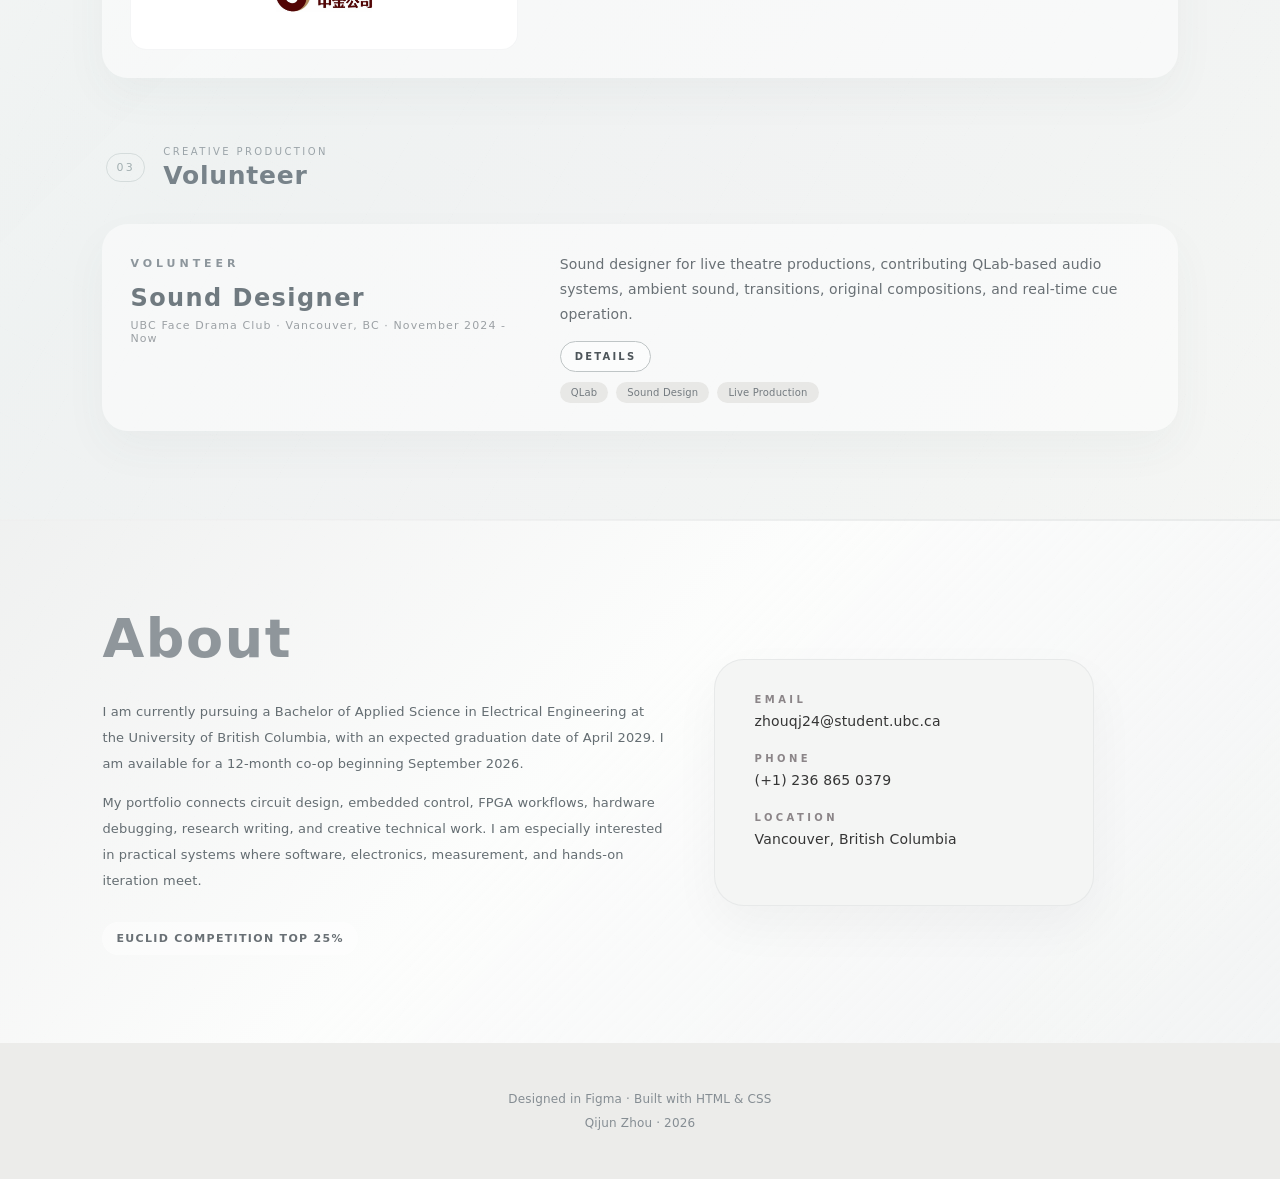
==== commit e1b79d87: "update IST logo" ====
--- a/index.html
+++ b/index.html
@@ -114,7 +114,7 @@
           <div class="project-group-heading"><span>01</span><div><p>Professional Practice</p><h3 id="enterprise-projects">Enterprise Project</h3></div></div>
         <article id="project-ist" class="project-card">
           <a class="project-media" href="project/ist-ai-librarian.html" aria-label="Open IST Sensor Product AI Librarian project page">
-            <img class="project-image project-photo" src="assets/images/ist-headquarters.jpg" alt="Innovative Sensor Technology IST AG headquarters" />
+            <img class="project-image project-logo" src="assets/images/ist-logo.jpg" alt="Innovative Sensor Technology IST AG company logo" />
             <span class="project-image-label">Internal AI-assisted product knowledge system</span>
           </a>
           <div class="project-info">
@@ -195,7 +195,7 @@
               <div class="subsection-label">Work</div>
               <h3 class="work-name"><a href="experience.html#work-ist">Technology Program Intern</a></h3>
               <div class="date">Innovative Sensor Technology IST AG · Shanghai, China · July 14, 2026 - Present</div>
-              <img class="work-company-image" src="assets/images/ist-headquarters.jpg" alt="Innovative Sensor Technology IST AG headquarters" />
+              <img class="work-company-image work-company-logo work-company-logo-ist" src="assets/images/ist-logo.jpg" alt="Innovative Sensor Technology IST AG company logo" />
             </div>
             <div>
               <p class="work-desc">Working across AI, software, and hardware to support sensor-product testing, technical tools, structured product knowledge, and an internal AI-assisted retrieval pilot.</p>
--- a/style.css
+++ b/style.css
@@ -79,6 +79,7 @@
 .date{font-size:11px;letter-spacing:.1em;color:#9ca1a5;margin-top:7px}
 .work-company-image{display:block;width:100%;height:112px;object-fit:cover;border-radius:16px;margin-top:20px;filter:saturate(.78);border:1px solid rgba(119,130,137,.08)}
 .work-company-logo{object-fit:contain;background:#fff;padding:15px}
+.work-company-logo-ist{background:linear-gradient(145deg,#fff,#eef7fa);padding:18px}
 .work-desc{font-size:14px;line-height:1.8;color:#697075;margin:0}
 .tags,.project-skill-tags{display:flex;gap:8px;flex-wrap:wrap;margin-top:10px}
 .tag,.project-skill-tags span{font-size:10px;border-radius:999px;background:#e8e8e6;color:#747b80;padding:5px 11px}
@@ -115,6 +116,7 @@
 .project-image-label{position:absolute;left:20px;right:20px;bottom:18px;padding:12px 16px;border-radius:999px;background:rgba(244,248,247,.88);backdrop-filter:blur(10px);color:#546b68;font-size:10px;letter-spacing:.16em;text-transform:uppercase;text-align:center;font-weight:850}
 .project-image{width:100%;height:100%;min-height:300px;display:block;object-fit:contain;background:#eef1f2;padding:20px}
 .project-photo{object-fit:cover;padding:0}
+.project-logo{object-fit:contain;padding:38px;background:linear-gradient(145deg,#f8fbfb,#e8f3f7)}
 .art{height:100%;min-height:300px;display:flex;align-items:center;justify-content:center;position:relative}
 .art svg{width:78%;height:auto;opacity:.95}
 .art-blue{background:linear-gradient(135deg,#dde6ee,#f1f4f5)}
@@ -145,6 +147,8 @@
 .company-figure{margin:34px 0 0;border-radius:28px;overflow:hidden;background:#eef2f1;border:1px solid rgba(110,127,129,.1)}
 .company-figure img{display:block;width:100%}
 .company-figure-hero img{height:min(42vw,430px);object-fit:cover}
+.company-figure-brand{background:linear-gradient(145deg,#fff,#eaf5f8)}
+.company-figure-brand img{height:min(36vw,360px);object-fit:contain;padding:42px}
 .company-figure-logo{float:right;width:min(42%,390px);margin:0 0 24px 34px;background:#fff}
 .company-figure-logo img{aspect-ratio:16/9;object-fit:contain;padding:24px}
 .company-figure figcaption{padding:11px 16px;color:#879196;font-size:10px;letter-spacing:.08em;background:rgba(255,255,255,.72)}
